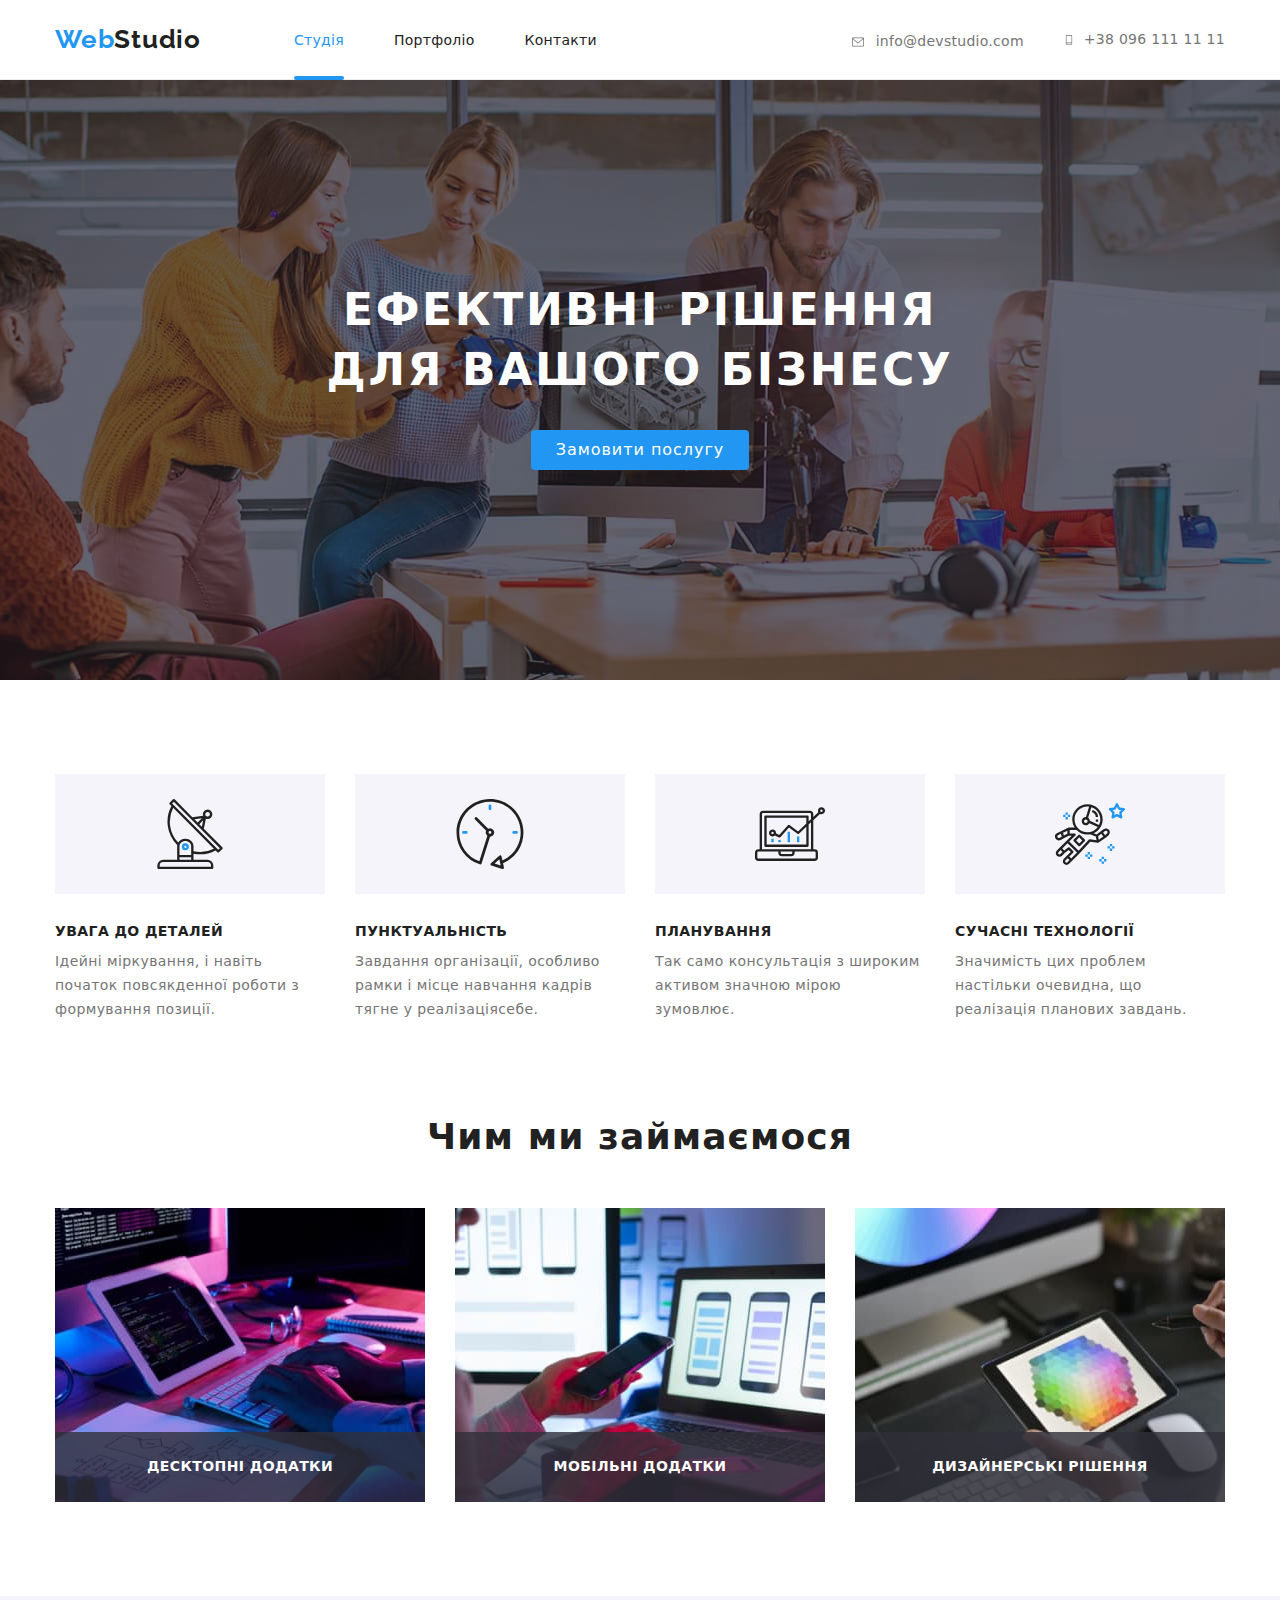
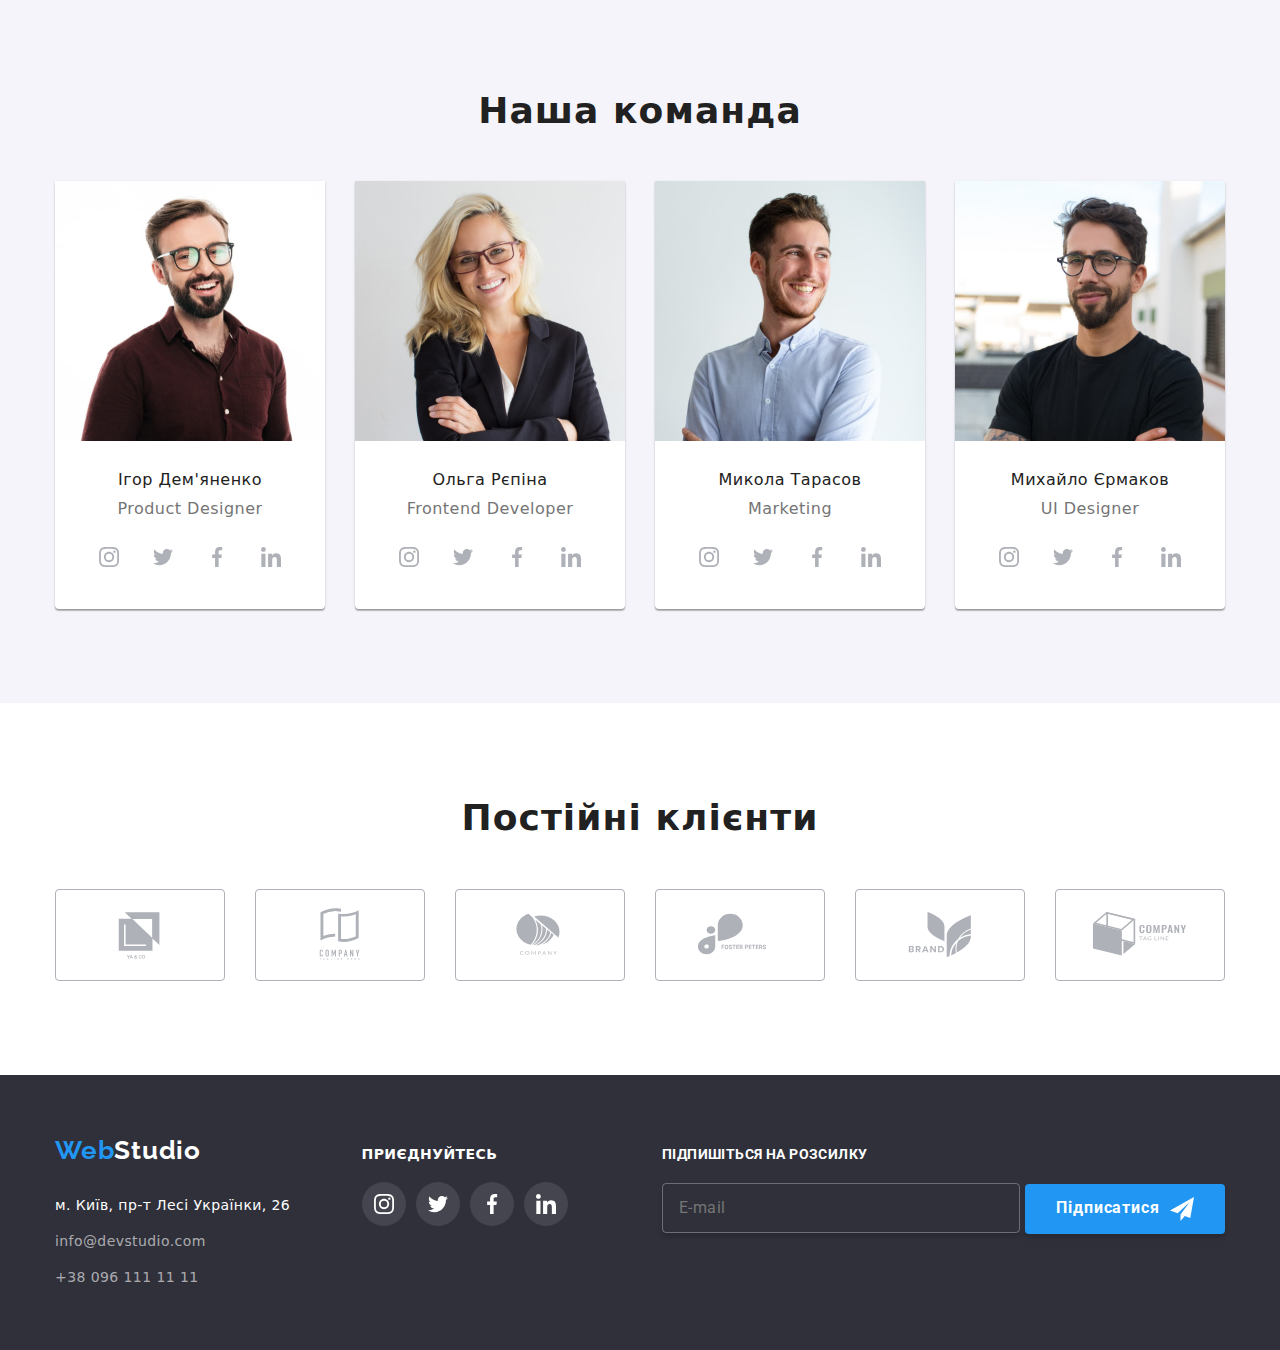
==== index.html @ addd3fd0 "hw_07 start" ====
<!DOCTYPE html>
<html lang="uk">
  <head>
    <meta charset="UTF-8" />
    <meta http-equiv="X-UA-Compatible" content="IE=edge" />
    <meta name="viewport" content="width=device-width, initial-scale=1.0" />
    <title>Студія</title>

    <link rel="stylesheet" href="./css/styles.css" />
    <link rel="preconnect" href="https://fonts.googleapis.com" />
    <link rel="preconnect" href="https://fonts.gstatic.com" crossorigin />
    <link
      href="https://fonts.googleapis.com/css2?family=Raleway:wght@700&family=Roboto:wght@400;500;700;900&display=swap"
      rel="stylesheet" />
    <link
      rel="stylesheet"
      href="https://cdnjs.cloudflare.com/ajax/libs/modern-normalize/2.0.0/modern-normalize.min.css" />
  </head>

  <body>
    <header class="page-header">
      <div class="container flex-container">
        <nav class="container-main-nav">
          <a href="/index.html" class="logo"
            ><span class="accent">Web</span>Studio</a
          >
          <ul class="site-nav-list">
            <li class="site-nav-item">
              <a href="./index.html" class="nav-link current">Студія</a>
            </li>
            <li class="site-nav-item">
              <a href="./portfolio.html" class="nav-link">Портфоліо</a>
            </li>
            <li class="site-nav-item">
              <a href="" class="nav-link">Контакти</a>
            </li>
          </ul>
        </nav>

        <!-- contacts -->
        <ul class="contacts">
          <li class="container-item">
            <a href="mailto:info@devstudio.com." class="contacts-link">
              <svg class="contact-email">
                <use href="./images/symbol-defs.svg#icon-icon-email"></use>
              </svg>info@devstudio.com</a>
          </li>
          <li class="container-item">
            <a href="tel:+380961111111" class="contacts-link">
              <svg class="contact-phone">
                <use href="./images/symbol-defs.svg#icon-icon-phone"></use>
                </svg>+38 096 111 11 11</a>
          </li>
        </ul>
      </div>
    </header>

    <main>
      <section class="hero">
        <div class="container">
          <h1 class="hero-title">Ефективні рішення для вашого бізнесу</h1>
          <button data-modal-open type="button">Замовити послугу</button>
        </div>
      </section>

      <section class="section">
        <div class="container">
          <!-- <h2 class="features-section-title">Особливості</h2> -->

          <ul class="features-list">
            <li class="features-item">
              <div class="features-box-icon">
                <svg class="features-icons" width="70" height="70">
                <use href="./images/symbol-defs.svg#icon-icon-satellite"></use>
              </svg>
              </div>
              <h3 class="title">УВАГА ДО ДЕТАЛЕЙ</h3>
              <p class="features">
                Ідейні міркування, і навіть початок повсякденної роботи з
                формування позиції.
              </p>
            </li>
            <li class="features-item">
              <div class="features-box-icon">
                <svg class="features-icons" width="70" height="70">
                <use href="./images/symbol-defs.svg#icon-icon-watch"></use>
              </svg>
              </div>
              <h3 class="title">ПУНКТУАЛЬНІСТЬ</h3>
              <p class="features">
                Завдання організації, особливо рамки і місце навчання кадрів
                тягне у реалізаціясебе.
              </p>
            </li>
            <li class="features-item">
              <div class="features-box-icon">
                 <svg class="features-icons" width="70" height="70">
                <use href="./images/symbol-defs.svg#icon-icon-computer"></use>
              </svg>
              </div>
              <h3 class="title">ПЛАНУВАННЯ</h3>
              <p class="features">
                Так само консультація з широким активом значною мірою зумовлює.
              </p>
            </li>
            <li class="features-item">
              <div class="features-box-icon">
                <svg class="features-icons" width="70" height="70">
                <use href="./images/symbol-defs.svg#icon-icon-rocketman"></use>
              </svg>
              </div>
              <h3 class="title">СУЧАСНІ ТЕХНОЛОГІЇ</h3>
              <p class="features">
                Значимість цих проблем настільки очевидна, що реалізація
                планових завдань.
              </p>
            </li>
          </ul>
        </div>
      </section>

      <section class="section-work">
        <div class="container">
          <h2 class="section-title">Чим ми займаємося</h2>

          <ul class="work-list-item">
            <li class="item">
              <div class="thumb">
                <img
                src="./images/image1.jpg"
                alt="розробка Frontend та Backend контенту"
                width="370"
              />
              <div class="work-description">
                <p class="text-description">Десктопні додатки</p>
              </div>
              </div>
            </li>
            <li class="item">
              <div class="thumb">
                <img
                src="./images/image2.jpg"
                alt="адаптивна верстка для пристроїв"
                width="370"
              />
              <div class="work-description">
                <p class="text-description">Мобільні додатки</p>
              </div>
              </div>
            </li>
            <li class="item">
              <div class="thumb">
                <img
                src="./images/image3.jpg"
                alt="підготовка дизайну та стилю"
                width="370"
              />
              <div class="work-description">
                <p class="text-description">Дизайнерські рішення</p>
              </div>
              </div>
            </li>
          </ul>
        </div>
      </section>

      <section class="section-team">
        <div class="container">
          <h2 class="section-title">Наша команда</h2>
          <ul class="list-team">
            <li class="item-team">
              <img
                src="./images/photo1.jpg"
                alt="фото члена команди WebStudio Ігора Дем'яненко"
                width="270"
              />
              <div class="user-block">
                <h3 class="user">Ігор Дем'яненко</h3>
                <p class="user-profession">Product Designer</p>
                <ul class="list-pading">
                  <li class="links-li">
                    <a href="" class="links">
                      <svg class="links-item">
                        <use
                          href="./images/symbol-defs.svg#icon-user-url-link1"
                        ></use>
                      </svg>
                    </a>
                  </li>
                  <li class="links-li">
                    <a href="" class="links">
                      <svg class="links-item">
                        <use
                          href="./images/symbol-defs.svg#icon-user-url-link2"
                        ></use>
                      </svg>
                    </a>
                  </li>
                  <li class="links-li">
                    <a href="" class="links">
                      <svg class="links-item">
                        <use
                          href="./images/symbol-defs.svg#icon-user-url-link3"
                        ></use>
                      </svg>
                    </a>
                  </li>
                  <li class="links-li">
                    <a href="" class="links">
                      <svg class="links-item">
                        <use
                          href="./images/symbol-defs.svg#icon-user-url-link4"
                        ></use>
                      </svg>
                    </a>
                  </li>
                </ul>
              </div>
            </li>
            <li class="item-team">
              <img
                src="./images/photo2.jpg"
                alt="фото члена команди WebStudio Ольги Рєпіної"
                width="270"
              />
              <div class="user-block">
                <h3 class="user">Ольга Рєпіна</h3>
                <p class="user-profession">Frontend Developer</p>
                <ul class="list-pading">
                  <li class="links-li">
                    <a href="" class="links">
                      <svg class="links-item">
                        <use
                          href="./images/symbol-defs.svg#icon-user-url-link1"
                        ></use>
                      </svg>
                    </a>
                  </li>
                  <li class="links-li">
                    <a href="" class="links">
                      <svg class="links-item">
                        <use
                          href="./images/symbol-defs.svg#icon-user-url-link2"
                        ></use>
                      </svg>
                    </a>
                  </li>
                  <li class="links-li">
                    <a href="" class="links">
                      <svg class="links-item">
                        <use
                          href="./images/symbol-defs.svg#icon-user-url-link3"
                        ></use>
                      </svg>
                    </a>
                  </li>
                  <li class="links-li">
                    <a href="" class="links">
                      <svg class="links-item">
                        <use
                          href="./images/symbol-defs.svg#icon-user-url-link4"
                        ></use>
                      </svg>
                    </a>
                  </li>
                </ul>
              </div>
            </li>
            <li class="item-team">
              <img
                src="./images/photo3.jpg"
                alt="фото члена команди WebStudio Миколи Тарасова"
                width="270"
              />
              <div class="user-block">
                <h3 class="user">Микола Тарасов</h3>
                <p class="user-profession">Marketing</p>
                <ul class="list-pading">
                  <li class="links-li">
                    <a href="" class="links">
                      <svg class="links-item">
                        <use
                          href="./images/symbol-defs.svg#icon-user-url-link1"
                        ></use>
                      </svg>
                    </a>
                  </li>
                  <li class="links-li">
                    <a href="" class="links">
                      <svg class="links-item">
                        <use
                          href="./images/symbol-defs.svg#icon-user-url-link2"
                        ></use>
                      </svg>
                    </a>
                  </li>
                  <li class="links-li">
                    <a href="" class="links">
                      <svg class="links-item">
                        <use
                          href="./images/symbol-defs.svg#icon-user-url-link3"
                        ></use>
                      </svg>
                    </a>
                  </li>
                  <li class="links-li">
                    <a href="" class="links">
                      <svg class="links-item">
                        <use
                          href="./images/symbol-defs.svg#icon-user-url-link4"
                        ></use>
                      </svg>
                    </a>
                  </li>
                </ul>
              </div>
            </li>
            <li class="item-team">
              <img
                src="./images/photo4.jpg"
                alt="фото члена команди WebStudio Михайла Єрмакова"
                width="270"
              />
              <div class="user-block">
                <h3 class="user">Михайло Єрмаков</h3>
                <p class="user-profession">UI Designer</p>
                <ul class="list-pading">
                  <li class="links-li">
                    <a href="" class="links">
                      <svg class="links-item">
                        <use
                          href="./images/symbol-defs.svg#icon-user-url-link1"
                        ></use>
                      </svg>
                    </a>
                  </li>
                  <li class="links-li">
                    <a href="" class="links">
                      <svg class="links-item">
                        <use
                          href="./images/symbol-defs.svg#icon-user-url-link2"
                        ></use>
                      </svg>
                    </a>
                  </li>
                  <li class="links-li">
                    <a href="" class="links">
                      <svg class="links-item">
                        <use
                          href="./images/symbol-defs.svg#icon-user-url-link3"
                        ></use>
                      </svg>
                    </a>
                  </li>
                  <li class="links-li">
                    <a href="" class="links">
                      <svg class="links-item">
                        <use
                          href="./images/symbol-defs.svg#icon-user-url-link4"
                        ></use>
                      </svg>
                    </a>
                  </li>
                </ul>
              </div>
            </li>
          </ul>
        </div>
      </section>

      <section class="clients">
        <div class="container">
          <h2 class="clients-section-title">Постійні клієнти</h2>
          <ul class="clients-list">
            <li class="clients-li">
              <a href="" class="clients-links">
                <svg class="clients-item">
                  <use href="./images/symbol-defs.svg#icon-company-logo1"></use>
                </svg>
              </a>
            </li>
            <li class="clients-li">
              <a href="" class="clients-links">
                <svg class="clients-item">
                  <use href="./images/symbol-defs.svg#icon-company-logo2"></use>
                </svg>
              </a>
            </li>
            <li class="clients-li">
              <a href="" class="clients-links">
                <svg class="clients-item">
                  <use href="./images/symbol-defs.svg#icon-company-logo3"></use>
                </svg>
              </a>
            </li>
            <li class="clients-li">
              <a href="" class="clients-links">
                <svg class="clients-item">
                  <use href="./images/symbol-defs.svg#icon-company-logo4"></use>
                </svg>
              </a>
            </li>
            <li class="clients-li">
              <a href="" class="clients-links">
                <svg class="clients-item">
                  <use href="./images/symbol-defs.svg#icon-company-logo5"></use>
                </svg>
              </a>
            </li>
            <li class="clients-li">
              <a href="" class="clients-links">
                <svg class="clients-item">
                  <use href="./images/symbol-defs.svg#icon-company-logo6"></use>
                </svg>
              </a>
            </li>
          </ul>
        </div>
      </section>
    </main>

    <footer>
      <div class="container flex-container">
        <div class="footer-box">
          <a href="/index.html" class="footer-logo"
            ><span class="accent">Web</span>Studio</a
          >
          <address class="address">
            <p class="address-item">м. Київ, пр-т Лесі Українки, 26</p>
            <p class="address-item">
              <a href="mailto:info@devstudio.com" class="footer-link"
                >info@devstudio.com</a
              >
            </p>
            <p class="address-item">
              <a href="tel:+380961111111" class="footer-link"
                >+38 096 111 11 11</a
              >
            </p>
          </address>
        </div>
        <div class="footer-url">
          <h3 class="footer-url-title">ПРИЄДНУЙТЕСЬ</h3>
          <ul class="footer-list">
            <li class="footer-item">
              <a href="" class="footer-a">
                <svg class="footer-svg">
                  <use
                    href="./images/symbol-defs.svg#icon-user-url-link1"
                  ></use>
                </svg>
              </a>
            </li>
            <li class="footer-item">
              <a href="" class="footer-a">
                <svg class="footer-svg">
                  <use
                    href="./images/symbol-defs.svg#icon-user-url-link2"
                  ></use>
                </svg>
              </a>
            </li>
            <li class="footer-item">
              <a href="" class="footer-a">
                <svg class="footer-svg">
                  <use
                    href="./images/symbol-defs.svg#icon-user-url-link3"
                  ></use>
                </svg>
              </a>
            </li>
            <li class="footer-item">
              <a href="" class="footer-a">
                <svg class="footer-svg">
                  <use
                    href="./images/symbol-defs.svg#icon-user-url-link4"
                  ></use>
                </svg>
              </a>
            </li>
          </ul>
        </div>
        <div class="subcribe"> 
          <p class="subcribe-title">Підпишіться на розсилку</p>
          <form name="subcribe-form">
              <input type="email" class="form-input" name="email" placeholder="E-mail" />
            <button type="submit" class="subcribe-btn">
              Підписатися
              <svg class="send-btn" width="24" height="24">
                  <use
                    href="./images/symbol-defs.svg#icon-icon-send"
                  ></use>
                </svg>
            </button>
          </form>
        </div>
      </div>
    </footer>

    <div class="backdrop is-hidden" data-modal>
      <div class="modal">
        <button data-modal-close class="modal-btn">
          <svg class="modal-btn-close" width="18" height="18">
            <use href="./images/symbol-defs.svg#icon-close-black"></use>
          </svg>
        </button>
        <div class="form-padding">
          <p class="modal-title">Залиште свої дані, ми вам передзвонимо</p>
            <form>
              <div class="modal-form">
                <label for="name" class="label">Ім'я</label>
                  <div class="form-field">
                    <input type="text" name="name" id="name" class="input" />
                      <svg class="modal-icon" width="18px" height="18px">
                        <use href="./images/symbol-defs.svg#icon-person-black-18dp"></use>
                      </svg>
                  </div>
             </div>
             <div class="modal-form">
                <label for="tel" class="label">Телефон</label>
                  <div class="form-field">
                    <input type="tel" name="tel" id="tel" class="input" />
                      <svg class="modal-icon" width="18px" height="18px">
                        <use href="./images/symbol-defs.svg#icon-phone-black-18dp"></use>
                      </svg>
                  </div>
             </div>
             <div class="modal-form">
                <label for="mail" class="label">Пошта</label>
                  <div class="form-field">
                    <input type="email" name="mail" id="mail" class="input" />
                      <svg class="modal-icon" width="18px" height="18px">
                        <use href="./images/symbol-defs.svg#icon-email-black-18dp"></use>
                      </svg>
                  </div>
             </div>
             <div class="modal-textarea">
                <label for="comment" class="label">Коментар</label>
                  <div class="form-field">
                    <textarea name="comment" id="comment" class="feedback" placeholder="Введіть текст"></textarea>
                  </div>
             </div>
              <div class="check-box">
                <label for="checkbox" class="checkbox-label">
                  <input type="checkbox" name="checkbox" id="checkbox" class="checkbox" />
                    <span>Погоджуюся з розсилкою та приймаю <a href="" class="accent-modal-text">Умови договору</a></span></label>
              </div>
              <button type="submit" class="form-btn">Відправити</button>
            </form>
        </div>
        
    </div>
    </div>
    <script src="./js/modal.js"></script>
  </body>
</html>
---- css/styles.css ----
html {
    box-sizing: border-box;
}

*,
*::before,
*::after {
    box-sizing: inherit;
}

:root {
    --primary-text-color: #212121;
    --secondary-text-color: #757575;
    --accent-color: #2196F3;
    --primary-white-color: #ffffff;
    --background-color: #2F303A;
    --background-color-user: #F5F4FA;
    --border-box-primary: #EEEEEE;
    --border-box-secondary: #ECECEC;
    --border-box-client: #AFB1B8;
    --url-link-hover: #2196F3;
}

body {
    font-family: 'Roboto', sans-serif;
    font-style: normal;
    color: var(--primary-text-color);
    cursor: pointer
}

.page-header {
    height: 80px;
    font-weight: 500;
    font-size: 14px;
    line-height: 1.14;
    letter-spacing: 0.02em;
    background-color: var(--primary-white-color);
    border-bottom: 1px solid var(--border-box-secondary);
}

.container {
    margin-left: auto;
    margin-right: auto;
    width: 1200px;
    padding-left: 15px;
    padding-right: 15px;
}

.container-nav {
    margin-left: auto;
    margin-right: auto;
    width: 1200px;
}

.container-contacts {
    margin-left: auto;
    margin-right: auto;
}

.flex-container {
    display: flex;
    align-items: baseline;
}


.container-main-nav { 
    display: flex;
    align-items: center;
}

.logo {
    padding-top: 24px;
    padding-bottom: 25px;
    margin-right: 93px;

    font-family: 'Raleway',sans-serif;
    font-style: normal;
    font-weight: 700;
    font-size: 26px;
    line-height: 1.19;
    text-decoration: none;
    letter-spacing: 0.03em;
    color: var(--primary-text-color);

    transition-property: color;
    transition-duration: 250ms;
    transition-timing-function: cubic-bezier(0.4, 0, 0.2, 1);
}

.logo:hover {
    color: var(--accent-color);
}

.accent {
    color: var(--accent-color);
}

.site-nav-list {
    padding-left: 0;
    padding-right: 0;
    display: flex;

    font-style: normal;
    font-weight: 500;
    font-size: 14px;
    line-height: 16px;
    text-decoration: none;
    letter-spacing: 0.02em;
    color: var(--primary-white-color);
}

.site-nav-item {
    margin-right: 50px;
    position: relative;
}

.site-nav-item:last-child {
    margin-right: 0;
}

.contacts {
    padding-top: 32px;
    padding-bottom: 32px;
    padding-left: 0;
    display: flex;
    align-items: baseline;
    margin-left: auto;
}

.container-item + .container-item {
    margin-left: 40px;
}

.container-item {
    align-items: center;
}

.contacts-link:hover .contact-email,
.contacts-link:focus .contact-email {
    fill: var(--accent-color);
}

.contacts-link:hover .contact-phone,
.contacts-link:focus .contact-phone {
    fill: var(--accent-color);
}

.contact-email {
    margin-right: 10px;
    width: 16px;
    height: 12px;
    fill: var(--secondary-text-color);

    transition-property: fill;
    transition-duration: 250ms;
    transition-timing-function: cubic-bezier(0.4, 0, 0.2, 1);
}

.contact-email:hover {
    fill: var(--accent-color);
}

.contact-phone {
    margin-right: 10px;
    width: 10px;
    height: 16px;
    fill: var(--secondary-text-color);

    transition-property: fill;
    transition-duration: 250ms;
    transition-timing-function: cubic-bezier(0.4, 0, 0.2, 1);
}

.contact-phone:hover {
    fill: var(--accent-color);
}

.nav-link {
    display: block;
    padding-top: 32px;
    padding-bottom: 32px;

    font-style: normal;
    font-weight: 500;
    font-size: 14px;
    line-height: 16px;
    text-decoration: none;
    letter-spacing: 0.02em;
    color: var(--primary-text-color);

    transition-property: color;
    transition-duration: 250ms;
    transition-timing-function: cubic-bezier(0.4, 0, 0.2, 1);
}

.nav-link {
    position: relative;
}

.nav-link::after {
    content: '';
    display: block;
    position: absolute;
    left: 0;
    bottom: 0;
    width: 100%;
    height: 4px;
    background-color: var(--accent-color);
    border-radius: 2px;
    opacity: 0; 
    transition: opacity 250ms cubic-bezier(0.4, 0, 0.2, 1);
} 

/* .nav-link:hover::after,
.nav-link:focus::after {
    opacity: 1;
} */

.nav-link.current::after {
    opacity: 1;
 } 


.site-nav-list .nav-link:hover,
.site-nav-list .nav-link:focus {
    color: var(--accent-color)
}   

.site-nav-list .nav-link.current{
    color: var(--accent-color)
}

.contacts .contacts-link {
    font-style: normal;
    font-weight: 500;
    font-size: 14px;
    line-height: 1.14;
    text-decoration: none;
    letter-spacing: 0.02em;
    color: var(--secondary-text-color);
    display: flex;
    align-items: center;

    transition-property: color;
    transition-duration: 250ms;
    transition-timing-function: cubic-bezier(0.4, 0, 0.2, 1);
}

.container-item .contacts-link:hover,
.container-item .contacts-link:focus {
    color: var(--accent-color);
}

ul {
    margin-top: 0;
    margin-bottom: 0;
    list-style: none;
}

/* Hero */

.hero {
    padding-top: 200px;
    padding-bottom: 200px;
    text-align: center;
    background-color: var(--background-color);

    max-width: 1600px;
    min-height: 600px;
    margin-left: auto;
    margin-right: auto;
    background-image: linear-gradient(to right, 
    rgba(47, 48, 58, 0.40),
    rgba(47, 48, 58, 0.40)) 
    , url(../images/hero-image.jpg);
    background-size: cover;
    background-position: center;
}

.hero-title {
    margin-top: 0;
    margin-bottom: 30px;
    margin-left: auto;
    margin-right: auto;
    text-align: center;
    width: 696px;
   
    font-weight: 900;
    font-size: 44px;
    line-height: 1.36;
    letter-spacing: 0.06em;
    text-transform: uppercase;
    color: var(--primary-white-color);
}

/* button */

button {
    border-radius: 4px;
    padding: 10px 24px;
    text-align: center;

    font-size: 16px;
    line-height: 1.88;
    letter-spacing: 0.06em;
    color: var(--primary-white-color);
    background-color: var(--accent-color);

    border: 1px solid transparent;
}

.features-section-title{
    margin-top: 0;
    margin-bottom: 0;
    font-weight: 700;
    font-size: 36px;
    line-height: 1.16;
    text-align: center;
    letter-spacing: 0.03em;
    color: var(--primary-text-color)
}

.section-title {
    margin-top: 0;
    margin-bottom: 50px;
    font-weight: 700;
    font-size: 36px;
    line-height: 1.16;
    text-align: center;
    letter-spacing: 0.03em;
    color: var(--primary-text-color)
}

.features-list  {
    padding-left: 0;
    display: flex;
    color: var(--primary-text-color);
}

.features-item {
    margin-right: 30px;
    width: 270px;
    fill: var(--secondary-text-color);
}

.features-item:last-child {
    margin-right: 0px;
}

.features-box-icon {
    display: flex;
    width: 270px;
    height: 120px;
    margin-bottom: 30px;

    align-items: center;
    justify-content: center;
    flex-direction: column;
    
    background-color: var(--background-color-user);
}

.button-icon {
    width: 20px;
    height: 20px;
    fill: currentColor;
}

.title {
    margin-top: 0;
    margin-bottom: 10px;
    font-weight: 700;
    font-size: 14px;
    line-height: 1.14;
    letter-spacing: 0.03em;
    text-transform: uppercase;
    color: var(--primary-text-color)
}

.features {
    margin-top: 0;
    margin-bottom: 0;
    font-weight: 400;
    font-size: 14px;
    line-height: 1.71;
    letter-spacing: 0.03em;
    color: var(--secondary-text-color);
}

/* Works*/

.work-list-item {
    display: flex;
    flex-wrap: wrap;
    padding-left: 0;
}

.item {
    margin-right: 30px;
}

.item:last-child {
    margin-right: 0px;
}

.thumb {
    position: relative;
}

.work-description{
    display: flex;
    position: absolute;
    bottom: 0;
    left: 0;

    width: 100%;
    min-height: 70px;
    align-items: center;
    justify-content: center;
    background-color: rgba(47, 48, 58, 0.8);
}

.text-description {
    font-weight: 700;
    font-style: normal;
    font-size: 14px;
    line-height: 1.14;
    text-align: center;
    letter-spacing: 0.42px;
    text-transform: uppercase;

    color: var(--primary-white-color);
}

.section {
    padding-top: 94px;
    padding-bottom: 94px;
}

.section-image {
    margin-top: 0;
    margin-bottom: 0;
}

.section-team {
    margin-top: 0;
    margin-bottom: 0;
    padding-top: 94px;
    padding-bottom: 94px;
    background-color: var(--background-color-user)
}

.list-team {
    padding-left: 0;
    display: flex;
    flex-wrap: wrap;
}

.item-team {
    background-color: var(--primary-white-color);
    box-shadow: 0px 1px 3px rgba(0, 0, 0, 0.12), 0px 1px 1px rgba(0, 0, 0, 0.14), 0px 2px 1px rgba(0, 0, 0, 0.2);
    border-radius: 0px 0px 4px 4px;
    margin-right: 30px;
    min-height: 428px;
}

.item-team:last-child {
    margin-right: 0px;
}

.section-work {
    padding-top: 0;
    padding-bottom: 94px;
}

img {
    display: block;
}

.user-block{
    padding-left: 0px;
    padding-top: 30px;
    padding-bottom: 30px;
}

.user-url-list {
    padding-left: 25px;
    padding-right: 25px;
}

.list-pading {
    display: flex;
    justify-content: center;
    padding-left: 0;
}

.links {
    display: flex;
    justify-content: center;
    align-items: center;
    width: 44px;
    height: 44px;
    border-radius: 50%;
    background: rgba(255, 255, 255, 0.1);

    transition-property: background-color;
    transition-duration: 250ms;
    transition-timing-function: cubic-bezier(0.4, 0, 0.2, 1);
}

.links-li {
    margin-right: 10px;
}

.links-li:last-child {
    margin-right: 0;
}

.links-item {
    width: 20px;
    height: 20px;
    fill: var(--border-box-client);

    transition-property: fill;
    transition-duration: 250ms;
    transition-timing-function: cubic-bezier(0.4, 0, 0.2, 1);
}

.links:hover .links-item,
.links:focus .links-item {
    fill: var(--primary-white-color);
}

.links:hover, 
.links:focus {
    background-color: var(--accent-color);
}

.user {
    margin-top: 0px;
    margin-bottom: 10px;
    font-weight: 500;
    font-size: 16px;
    line-height: 1.18;
    text-align: center;
    letter-spacing: 0.03em;
    color: var(--primary-text-color)
}

.user-profession {
    padding-bottom: 0;
    margin-top: 0;
    margin-bottom: 16px;
    font-weight: 400;
    font-size: 16px;
    line-height: 1.18;
    text-align: center;
    letter-spacing: 0.03em;
    color: var(--secondary-text-color);
}

.clients-section-title {
    margin-top: 0;
    margin-bottom: 50px;
    font-weight: 700;
    font-size: 36px;
    line-height: 1.16;
    text-align: center;
    letter-spacing: 1.08px;
    color: var(--primary-text-color)
}

.clients {
    padding-top: 94px;
    padding-bottom: 94px;
}

.clients-list {
    padding-left: 0;
    display: flex;
    flex-wrap: wrap;
}

.clients-li {
    display: flex;
    justify-content: center;
}

.clients-li:not(:last-child) {
    margin-right: 30px;
}
     
.clients-item {
    align-items: center;
    width: 106px;
    height: 60px;
    fill: var(--border-box-client);

    transition-property: fill;
    transition-duration: 250ms;
    transition-timing-function: cubic-bezier(0.4, 0, 0.2, 1);
}

.clients-links {
    display: flex;
    align-items: center;
    justify-content: center;
    fill: var(--icon-color);
    width: 170px;
    height: 92px;
    border: 1px solid var(--border-box-client);
    border-radius: 4px;

    transition-property: border;
    transition-duration: 250ms;
    transition-timing-function: cubic-bezier(0.4, 0, 0.2, 1);
}

.clients-links:hover .clients-item,
.clients-links:focus .clients-item {
    fill: var(--accent-color);
}

.clients-links:hover,
.clients-links:focus {
    border: 1px solid var(--accent-color)
}
/* footer */

footer {
    font-style: normal;
    background-color: var(--background-color);
    padding-top: 60px;
    padding-bottom: 60px;
}
.address {
    font-style: normal;
    font-weight: 400;
    font-size: 14px;
    line-height: 1.71;
    letter-spacing: 0.03em;
    color: var(--primary-white-color)
}

.footer-url {
    margin-left: 70px;
    margin-right: 93px;
}

.footer-url-title {
    margin-top: 0;
    margin-bottom: 20px;
    padding-left: 0;
    text-align: left;

    color: var(--primary-white-color);
    font-size: 14px;
    font-style: normal;
    font-weight: 700;
    line-height: 1.16;
    letter-spacing: 0.42px;
}

.footer-box {
    margin-right: auto;
}

.footer-list {
    display: flex;
    padding-left: 0;
}

.footer-item {
    margin-right: 10px;
}

.footer-item:last-child {
    margin-right: 0;
}

.footer-a {
    display: flex;
    justify-content: center;
    align-items: center;
    width: 44px;
    height: 44px;
    border-radius: 50%;
    background: rgba(255, 255, 255, 0.1);

    transition-property: background-color;
    transition-duration: 250ms;
    transition-timing-function: cubic-bezier(0.4, 0, 0.2, 1);
}

.footer-svg {
    width: 20px;
    height: 20px;
    fill: var(--primary-white-color);
}

.footer-a:hover,
.footer-a:focus {
    background-color: var(--url-link-hover);
}

/* footer logo */

.footer-logo {
    display: inline-block;
    margin-bottom : 28px;
    font-family: 'Raleway',sans-serif;
    font-style: normal;
    font-weight: 700;
    font-size: 26px;
    line-height: 1.2;
    text-decoration: none;
    letter-spacing: 0.03em;
    color: var(--primary-white-color);

    transition-property: color;
    transition-duration: 250ms;
    transition-timing-function: cubic-bezier(0.4, 0, 0.2, 1);
}

.footer-logo:hover {
    color: var(--accent-color);
}

.footer-link {
    font-style: normal;
    font-weight: 400;
    font-size: 14px;
    line-height: 1.71;
    text-decoration: none;
    letter-spacing: 0.03em;
    color: rgba(255, 255, 255, 0.6);

    transition-property: color;
    transition-duration: 250ms;
    transition-timing-function: cubic-bezier(0.4, 0, 0.2, 1);
}

.footer-link:hover ,
.footer-link:focus {
    color: var(--accent-color);
}

.footer-link > p {
    margin-top: 0;
    margin-bottom: 12px;
}

.form-padding {
    width: 528px;
    padding: 40px 40px;
}

.subcribe {
    margin-left: auto;
}

.subcribe-title {
    font-family: Roboto;
    font-size: 14px;
    font-style: normal;
    font-weight: 700;
    line-height: 1.2;
    letter-spacing: 0.42px;
    text-transform: uppercase;
    color: var(--primary-white-color);

    margin-top: 0;
    margin-bottom: 20px;
}

.subcribe-form {
    display: block;
    align-items: center;
}

.form-input {
    width: 358px;
    height: 50px;

    padding-top: 15px;
    padding-bottom: 15px;
    padding-left: 16px;

    border-radius: 4px;
    border: 1px solid rgba(255, 255, 255, 0.30);
    background: rgba(33, 150, 243, 0.00);
    box-shadow: 0px 4px 4px 0px rgba(0, 0, 0, 0.15);

    color: rgba(255, 255, 255, 0.60);
    font-family: Roboto;
    font-size: 16px;
    font-style: normal;
    font-weight: 400;
    line-height: 1,25;
    letter-spacing: 0.48px;
}


.subcribe-btn {
    display: inline-flex;
    justify-content: center;
    align-items: center;

    width: 200px;
    height: 50px;
    padding: 10px 28px;

    border-radius: 4px;
    background: var(--accent-color);
    box-shadow: 0px 4px 4px 0px rgba(0, 0, 0, 0.15);

    color: var(--primary-white-color);
    text-align: center;
    font-family: Roboto;
    font-size: 16px;
    font-style: normal;
    font-weight: 700;
    line-height: 1,88;
    letter-spacing: 0.96px;
}

.subcribe-text {
    margin-top: 0;
    margin-bottom: 0;
    margin-right: 10px;
}

.send-btn {
    fill: var(--primary-white-color);
    margin-left: 10px;
}

.modal-title {
    margin-top: 0;
    margin-bottom: 12px;

    
    font-weight: 700;
    font-size: 20px;
    line-height: 1.15;
    text-align: center;
    letter-spacing: 0.03em;
    color: var(--primary-text-color);
}

.modal-form {
    margin-bottom: 10px;
}

.label {
    display: block;
    margin-bottom: 4px;

    font-size: 12px;
    font-style: normal;
    font-weight: 400;
    line-height: 1.17;
    letter-spacing: 0.12px;
    color: var(--secondary-text-color);
}

.form-field {
    position: relative;
}

.form-field:focus-within > .modal-icon {
    fill: var(--accent-color);
}

.form-field:focus-within > .input {
    border: 1px solid var(--accent-color);
    outline: 0;
}

.input {
    display: inline-block;
    width: 448px;
    height: 40px;

    padding-left: 42px;
    border-radius: 4px;
    border: 1px solid rgba(33, 33, 33, 0.20);

    transition-property: border;
    transition-duration: 250ms;
    transition-timing-function: cubic-bezier(0.4, 0, 0.2, 1);
}

.modal-icon {
    position: absolute;
    top: 50%;
    left: 12px;

    transform: translateY(-50%);

    display: inline-block;

    transition-property: fill;
    transition-duration: 250ms;
    transition-timing-function: cubic-bezier(0.4, 0, 0.2, 1);
}

.modal-textarea {
    margin-bottom: 20px;
}

.form-field:focus-within >.feedback {
    outline: 0;
    border: 1px solid var(--accent-color);
    color: var(--accent-color);
}


.feedback {
    width: 448px;
    height: 120px;

    padding: 12px 16px;

    color: rgba(117, 117, 117, 0.50);
    font-size: 12px;
    font-style: normal;
    font-weight: 400;
    line-height: 1.17;
    letter-spacing: 0.12px;

    resize: none;

    border-radius: 4px;
    border: 1px solid rgba(33, 33, 33, 0.20);

    transition-property: border, color;
    transition-duration: 250ms;
    transition-timing-function: cubic-bezier(0.4, 0, 0.2, 1);
}


.check-box {
    margin-bottom: 30px;
}

.check-box a {
    color: var(--accent-color);
}
.check-box label {
    display: flex;
    align-items: center;
    justify-content: center;

    font-size: 14px;
    line-height: 1.71;
    letter-spacing: 0.03em;
    color: var(--secondary-text-color);
}

.accent-modal-text {
    color: var(--accent-color);
    font-size: 14px;
    font-style: normal;
    font-weight: 400;
    line-height: 24px;
    letter-spacing: 0.42px;
    text-decoration-line: underline;
}

.checkbox {
    appearance: none;
    width: 16px;
    height: 15px;
    margin-right: 7px;
    outline: 2px solid transparent;
    outline-offset: -2px;
    border: 2px solid var(--primary-text-color);
    border-radius: 2px;
    background-position: center;
    background-repeat: no-repeat;
    background-size: 0;
    background-image: url(../images/icon-check.svg);
    transition: background-size 250ms cubic-bezier(0.4, 0, 0.2, 1),
    background-color 250ms cubic-bezier(0.4, 0, 0.2, 1),
    outline-color 250ms cubic-bezier(0.4, 0, 0.2, 1);
    }

.checkbox:checked {
    outline-color: var(--accent-color);
    background-color: var(--accent-color);
    background-size: 11px 8px;
    background-size: contain;
    border-color: transparent;
}


.checkbox-label:focus-within > .checkbox {
    border: 2px solid var(--accent-color);
    outline: 0;
}

.checkbox-label {
    font-size: 14px;
    line-height: 1.71;
    letter-spacing: 0.03em;
    color: var(--primary-text-color);
}

.icon-check {
    margin-right: 7px;

    border: 2px solid var(--primary-white-color);
    border-radius: 2px;

    transition-property: border-color, background-color;
    transition-duration: 250ms;
    transition-timing-function: cubic-bezier(0.4, 0, 0.2, 1);
}

.checkbox:checked + .icon-check {
    background-color: var(--accent-color);
    border-color: transparent;
}

.form-btn {
    display: flex;
    align-items: center;

    width: 200px;
    height: 50px;

    padding: 10px 52px;
    margin-left: auto;
    margin-right: auto;
    
    border-radius: 4px;
    background: var(--accent-color);
    box-shadow: 0px 4px 4px 0px rgba(0, 0, 0, 0.15);

    color: var(--primary-white-color);
    text-align: center;

    font-size: 16px;
    font-style: normal;
    font-weight: 700;
    line-height: 1.15;
    letter-spacing: 0.96px;
}


/* Portfolio */

.projects-examples {
    text-align: center;
    padding-top: 94px;
    padding-bottom: 94px;
}

.example-list-title {
    margin-top: 0;
    margin-bottom: 0;
}

.example-list {
    text-align: left;
    display: flex;
    flex-wrap: wrap;
    padding-left: 0;
}

.filter-list {
    display: flex;
    padding-left: 0;
    margin-bottom: 50px;
    justify-content: center
}

.filter-item {
    margin-right: 8px;
}

.filter-item:last-child {
    margin-right: 0px;
}

.flex-element {
    margin-right: 30px;
    margin-bottom: 30px;
    background-color: var(--primary-white-color);
}

.flex-element:nth-child(3n) {
    margin-right: 0;
}

.flex-element:nth-last-child(-n + 3) {
    margin-bottom: 0px;
}

.flex-a {
    display: inline-block;
    fill: var(--border-box-client);
    width: 370px;
    height: 404px;
    border: 1px solid var(--border-box-primary);

    transition-property: box-shadow;
    transition-duration: 250ms;
    transition-timing-function: cubic-bezier(0.4, 0, 0.2, 1);
}

.flex-a:hover .example-description,
.flex-a:focus .example-description {
    transform: translateY(0);
}

.flex-a:hover,
.flex-a:focus {
    border: 1px solid var(--border-box-primary);
    box-shadow: 1px 4px 6px 0px rgba(0, 0, 0, 0.16), 0px 4px 4px 0px rgba(0, 0, 0, 0.06), 0px 1px 1px 0px rgba(0, 0, 0, 0.12);
}

.filter-button {
    border-radius: 4px;
    padding: 6px 22px;
    text-align: center;
    min-width: 67px;

    font-weight: 500;
    font-size: 16px;
    line-height: 1.62;
    text-align: center;
    letter-spacing: 0.03em;
    color: var(--primary-text-color);
    background-color: var(--background-color-user);

    transition-property: background-color, color, box-shadow;
    transition-duration: 250ms;
    transition-timing-function: cubic-bezier(0.4, 0, 0.2, 1);
}

.filter-button:hover,
.filter-button:focus {
    color: var(--primary-white-color);
    background-color: var(--accent-color);
    box-shadow: 0px 2px 2px 0px rgba(0, 0, 0, 0.12), 0px 1px 2px 0px rgba(0, 0, 0, 0.08), 0px 3px 1px 0px rgba(0, 0, 0, 0.10);
}

.info-block {
    padding-top: 20px;
    padding-bottom: 20px;
    padding-left: 24px;
    padding-right: 24px;
}
.exmpl-thumb {
    position: relative;
    overflow: hidden;
}

.example-description {
    display: flex;
    position: absolute;
    top: 0;
    left: 0;
    transform: translateY(100%);
    width: 100%;
    height: 100%;

    padding: 63px 24px;
    align-items: center;

    color: var(--primary-white-color);
    background-color: rgba(33, 150, 243, 0.9);

    transition-property: transform;
    transition-duration: 250ms;
    transition-timing-function: cubic-bezier(0.4, 0, 0.2, 1);
}

.example-text {
    margin: 0;
    font-size: 18px;
    font-style: normal;
    font-weight: 400;
    line-height: 1.55;
    letter-spacing: 0.54px;
    color: var(--primary-white-color);
}

.example-title {
    margin-top: 0;
    margin-bottom: 4px;
    font-style: normal;
    font-weight: 700;
    font-size: 18px;
    line-height: 2;
    letter-spacing: 0.06em;
    color: var(--primary-text-color)
}

.example-object {
    margin-top: 0;
    margin-bottom: 0;
    font-style: normal;
    font-weight: 400;
    font-size: 16px;
    line-height: 1.88;
    letter-spacing: 0.03em;
    color: var(--secondary-text-color)
}

a {
    text-decoration: none;
}

.address-item {
    margin-top: 0;
    margin-bottom: 12px;
}

.address-item:last-child {
    margin-bottom: 0px;
}

.projects-title {
    margin-top: 0;
    margin-bottom: 0;
}

/* backdrop */

.backdrop {
    position: fixed;
    top: 0;
    left: 0;
    width: 100%;
    height: 100%;
    background: rgba(0, 0, 0, 0.5);

    opacity: 1;
    transition-property: opacity, visibility;
    transition-duration: 250ms;
    transition-timing-function: cubic-bezier(0.4, 0, 0.2, 1);
}

.backdrop.is-hidden {
    visibility: hidden;
    opacity: 0;
    pointer-events: none;
}

.backdrop.is-hidden .modal {
    opacity: 0;
    transform: translate(-50%, -50%) scale(0.9);
}

.modal {
    position: absolute;
    top: 50%;
    left: 50%;
    transform: translate(-50%, -50%) scale(1);

    min-width: 528px;

    border-radius: 4px;
    background: var(--primary-white-color);
    box-shadow: 0px 2px 1px 0px rgba(0, 0, 0, 0.20), 0px 1px 1px 0px rgba(0, 0, 0, 0.14), 0px 1px 3px 0px rgba(0, 0, 0, 0.12);
    
    transition-property: transform, opacity;
    transition-duration: 250ms;
    transition-timing-function: cubic-bezier(0.4, 0, 0.2, 1);
}

.modal-btn {
    display: inline-flex;
    justify-content: center;
    align-items: center;
    position: absolute;
    top: 8px;
    right: 8px;
    width: 30px;
    height: 30px;
    padding: 0;

    border-radius: 50%;
    border: 1px solid rgba(0, 0, 0, 0.1);
    cursor: pointer;
    background-color: var(--primary-white-color);

    fill: #000;;
    transition-property: fill;
    transition-duration: 250ms;
    transition-timing-function: cubic-bezier(0.4, 0, 0.2, 1);
}

.modal-btn:hover,
.modal-btn:focus {
    fill: var(--accent-color); 
}
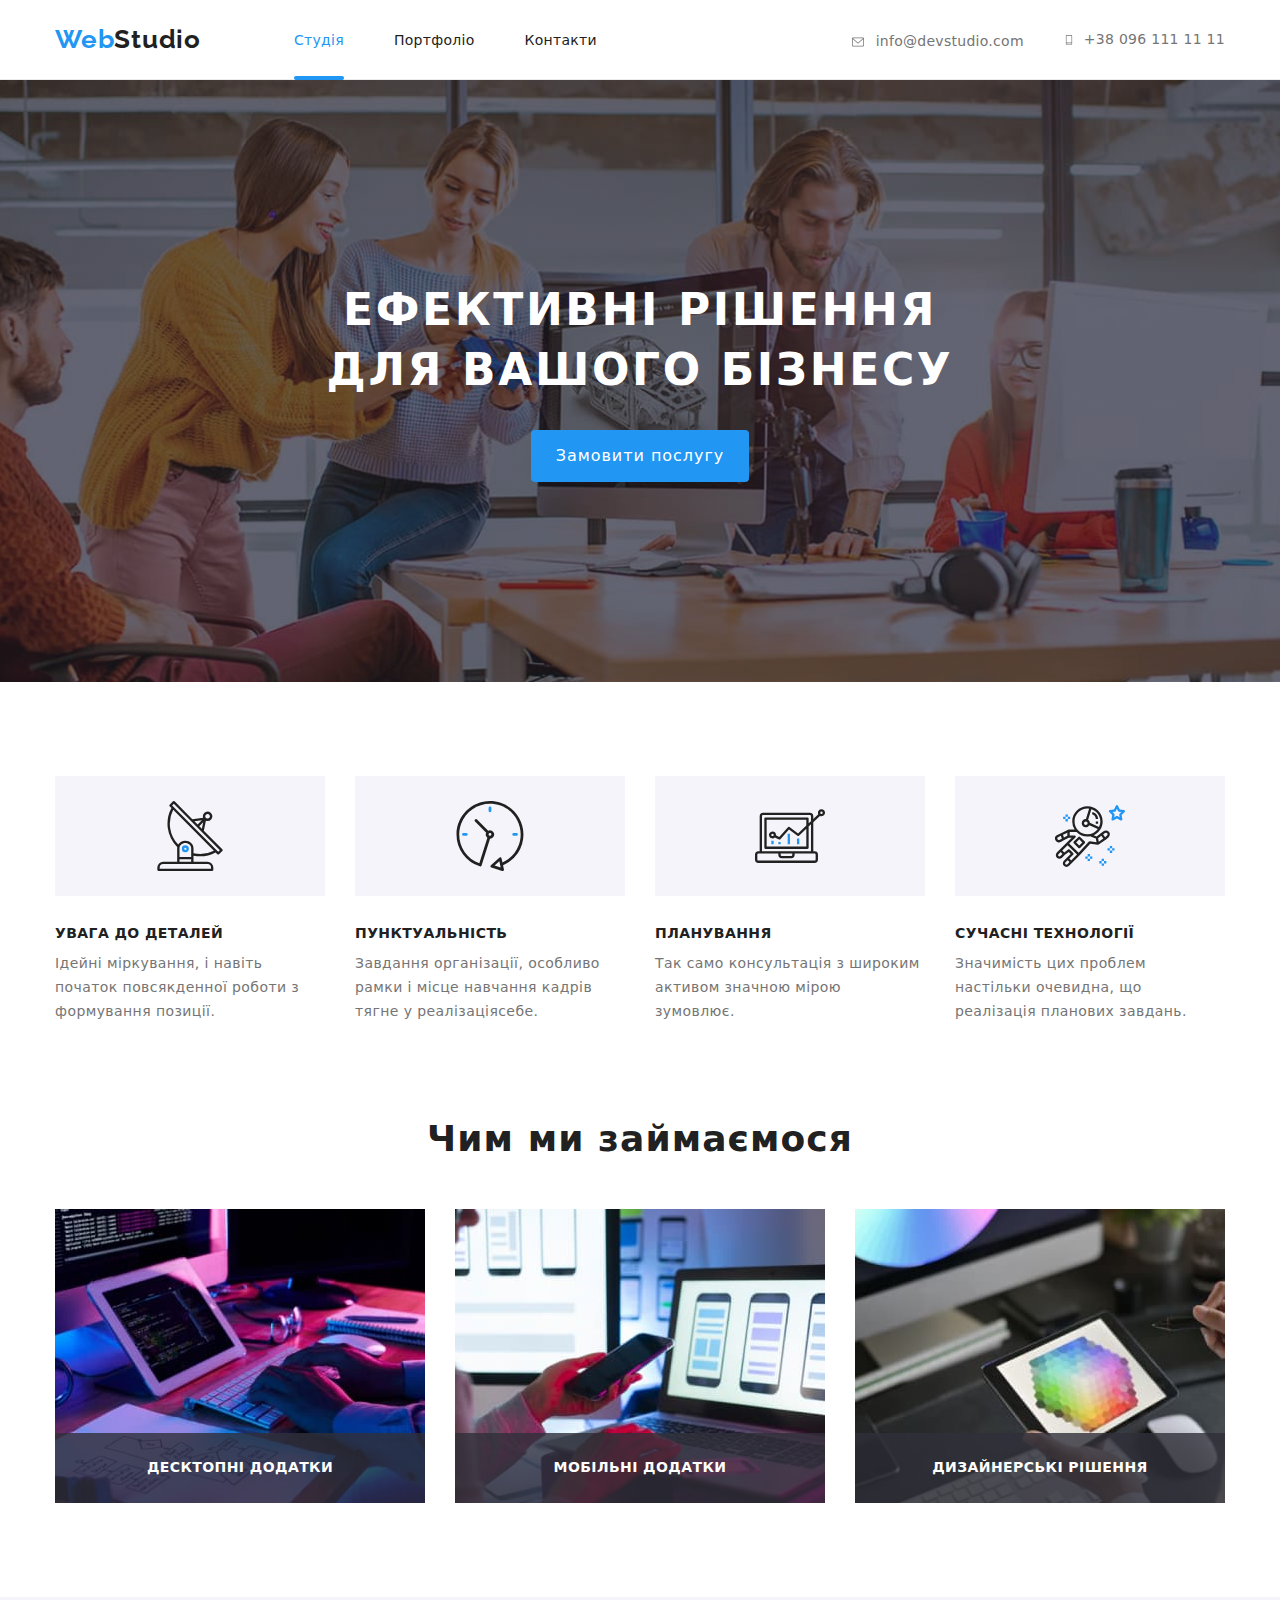
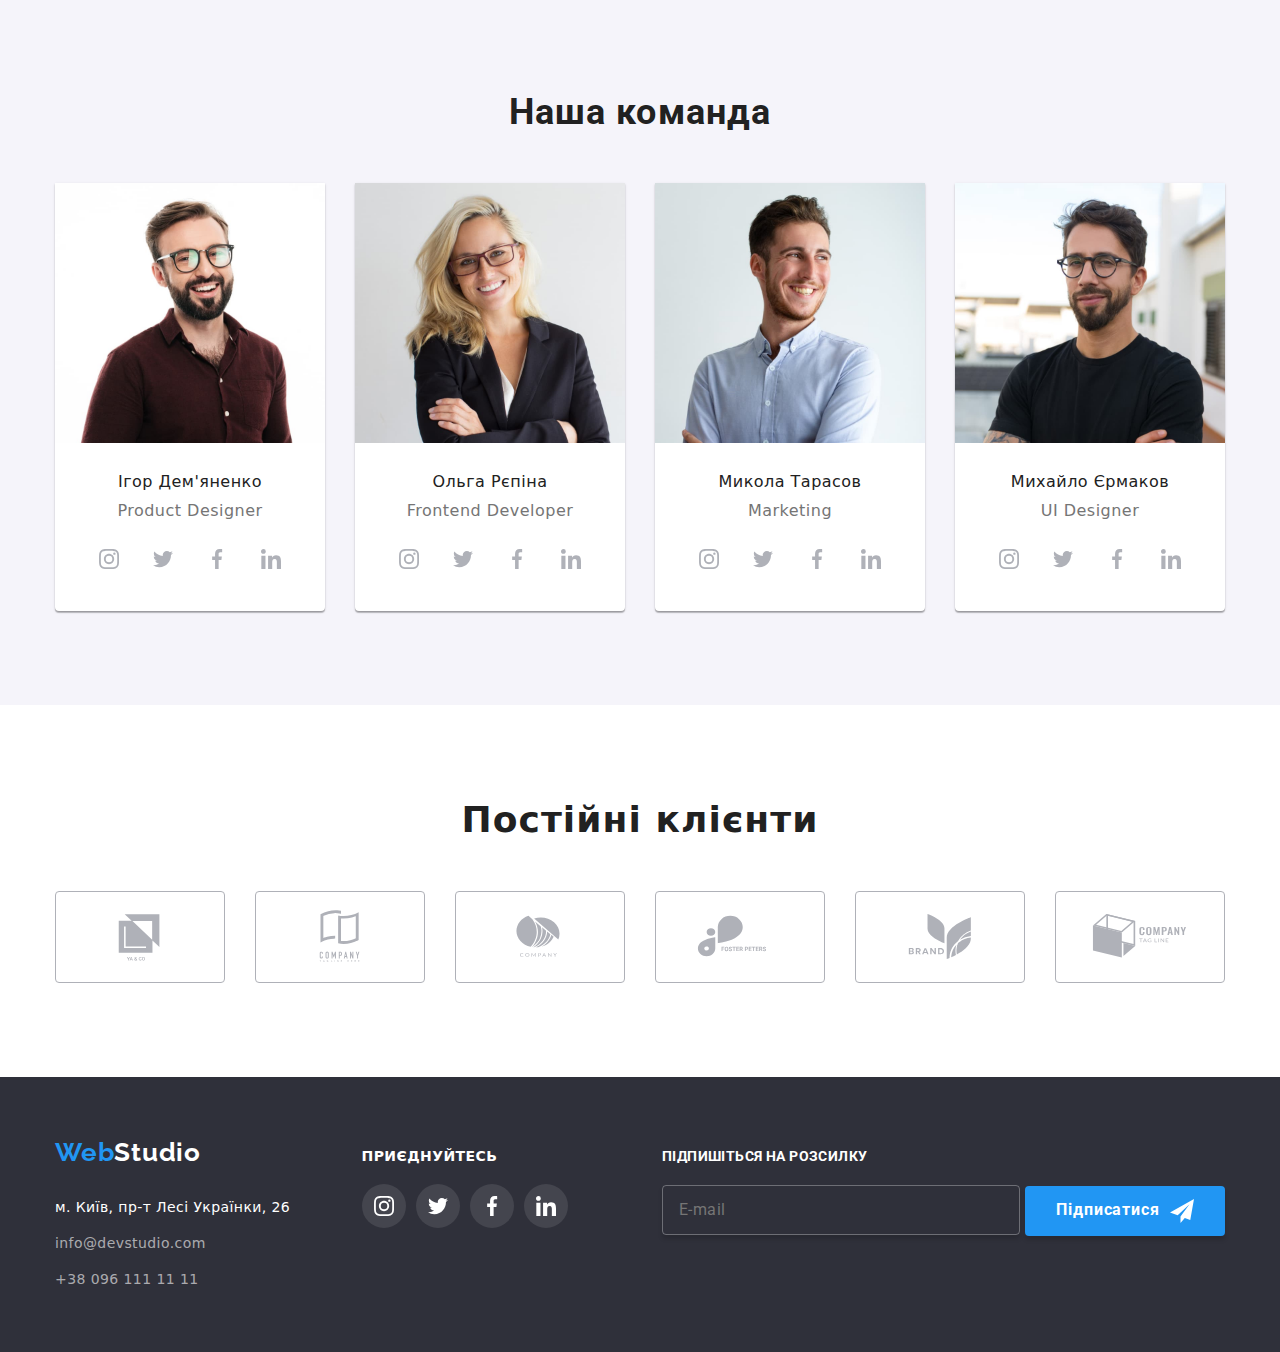
==== commit 31ced822: "hw-07 make a BAM html" ====
--- a/index.html
+++ b/index.html
@@ -15,39 +15,41 @@
     <link
       rel="stylesheet"
       href="https://cdnjs.cloudflare.com/ajax/libs/modern-normalize/2.0.0/modern-normalize.min.css" />
+      <link rel="stylesheet" href="./css/main.css" />
   </head>
 
   <body>
     <header class="page-header">
       <div class="container flex-container">
-        <nav class="container-main-nav">
-          <a href="/index.html" class="logo"
-            ><span class="accent">Web</span>Studio</a
+        <nav class="site-nav">
+          <a href="/index.html" class="site-nav__logo"
+            ><span class="site-nav__accent">Web</span>Studio</a
           >
-          <ul class="site-nav-list">
-            <li class="site-nav-item">
-              <a href="./index.html" class="nav-link current">Студія</a>
-            </li>
-            <li class="site-nav-item">
-              <a href="./portfolio.html" class="nav-link">Портфоліо</a>
-            </li>
-            <li class="site-nav-item">
-              <a href="" class="nav-link">Контакти</a>
+          <ul class="site-nav__list">
+            <li class="site-nav__item">
+              <a href="./index.html" class="site-nav__link site-nav__link--current">Студія</a>
+            </li>
+            <li class="site-nav__item">
+              <a href="./portfolio.html" class="site-nav__link">Портфоліо</a>
+            </li>
+            <li class="site-nav__item">
+              <a href="" class="site-nav__link">Контакти</a>
             </li>
           </ul>
         </nav>
 
         <!-- contacts -->
-        <ul class="contacts">
-          <li class="container-item">
-            <a href="mailto:info@devstudio.com." class="contacts-link">
-              <svg class="contact-email">
+
+        <ul class="contacts-list">
+          <li class="contacts-list__item">
+            <a href="mailto:info@devstudio.com." class="contacts-list__link">
+              <svg class="contacts-list__email">
                 <use href="./images/symbol-defs.svg#icon-icon-email"></use>
               </svg>info@devstudio.com</a>
           </li>
-          <li class="container-item">
-            <a href="tel:+380961111111" class="contacts-link">
-              <svg class="contact-phone">
+          <li class="contacts-list__item">
+            <a href="tel:+380961111111" class="contacts-list__link">
+              <svg class="contacts-list__phone">
                 <use href="./images/symbol-defs.svg#icon-icon-phone"></use>
                 </svg>+38 096 111 11 11</a>
           </li>
@@ -58,59 +60,60 @@
     <main>
       <section class="hero">
         <div class="container">
-          <h1 class="hero-title">Ефективні рішення для вашого бізнесу</h1>
-          <button data-modal-open type="button">Замовити послугу</button>
+          <h1 class="hero__title">Ефективні рішення для вашого бізнесу</h1>
+          <button data-modal-open type="button" class="hero__button">Замовити послугу</button>
         </div>
       </section>
 
-      <section class="section">
+      <section class="features">
         <div class="container">
-          <!-- <h2 class="features-section-title">Особливості</h2> -->
-
-          <ul class="features-list">
-            <li class="features-item">
-              <div class="features-box-icon">
-                <svg class="features-icons" width="70" height="70">
+
+          <h2 class="features__set">Особливості</h2>
+
+          <ul class="features__list">
+            <li class="features__item">
+              <div class="features__box">
+                <svg class="features__icon" width="70" height="70">
                 <use href="./images/symbol-defs.svg#icon-icon-satellite"></use>
               </svg>
               </div>
-              <h3 class="title">УВАГА ДО ДЕТАЛЕЙ</h3>
-              <p class="features">
+              <h3 class="features__title">УВАГА ДО ДЕТАЛЕЙ</h3>
+              <p class="features__text">
                 Ідейні міркування, і навіть початок повсякденної роботи з
                 формування позиції.
               </p>
             </li>
-            <li class="features-item">
-              <div class="features-box-icon">
-                <svg class="features-icons" width="70" height="70">
+            <li class="features__item">
+              <div class="features__box">
+                <svg class="features__icon" width="70" height="70">
                 <use href="./images/symbol-defs.svg#icon-icon-watch"></use>
               </svg>
               </div>
-              <h3 class="title">ПУНКТУАЛЬНІСТЬ</h3>
-              <p class="features">
+              <h3 class="features__title">ПУНКТУАЛЬНІСТЬ</h3>
+              <p class="features__text">
                 Завдання організації, особливо рамки і місце навчання кадрів
                 тягне у реалізаціясебе.
               </p>
             </li>
-            <li class="features-item">
-              <div class="features-box-icon">
-                 <svg class="features-icons" width="70" height="70">
+            <li class="features__item">
+              <div class="features__box">
+                 <svg class="features__icon" width="70" height="70">
                 <use href="./images/symbol-defs.svg#icon-icon-computer"></use>
               </svg>
               </div>
-              <h3 class="title">ПЛАНУВАННЯ</h3>
-              <p class="features">
+              <h3 class="features__title">ПЛАНУВАННЯ</h3>
+              <p class="features__text">
                 Так само консультація з широким активом значною мірою зумовлює.
               </p>
             </li>
-            <li class="features-item">
-              <div class="features-box-icon">
-                <svg class="features-icons" width="70" height="70">
+            <li class="features__item">
+              <div class="features__box">
+                <svg class="features__icon" width="70" height="70">
                 <use href="./images/symbol-defs.svg#icon-icon-rocketman"></use>
               </svg>
               </div>
-              <h3 class="title">СУЧАСНІ ТЕХНОЛОГІЇ</h3>
-              <p class="features">
+              <h3 class="features__title">СУЧАСНІ ТЕХНОЛОГІЇ</h3>
+              <p class="features__text">
                 Значимість цих проблем настільки очевидна, що реалізація
                 планових завдань.
               </p>
@@ -119,44 +122,44 @@
         </div>
       </section>
 
-      <section class="section-work">
+      <section class="work">
         <div class="container">
-          <h2 class="section-title">Чим ми займаємося</h2>
-
-          <ul class="work-list-item">
-            <li class="item">
-              <div class="thumb">
+          <h2 class="work__title">Чим ми займаємося</h2>
+
+          <ul class="work__list">
+            <li class="work__item">
+              <div class="work__thumb">
                 <img
                 src="./images/image1.jpg"
                 alt="розробка Frontend та Backend контенту"
                 width="370"
               />
-              <div class="work-description">
-                <p class="text-description">Десктопні додатки</p>
-              </div>
-              </div>
-            </li>
-            <li class="item">
-              <div class="thumb">
+              <div class="work__description">
+                <p class="text__description">Десктопні додатки</p>
+              </div>
+              </div>
+            </li>
+            <li class="work__item">
+              <div class="work__thumb">
                 <img
                 src="./images/image2.jpg"
                 alt="адаптивна верстка для пристроїв"
                 width="370"
               />
-              <div class="work-description">
-                <p class="text-description">Мобільні додатки</p>
-              </div>
-              </div>
-            </li>
-            <li class="item">
-              <div class="thumb">
+              <div class="work__description">
+                <p class="text__description">Мобільні додатки</p>
+              </div>
+              </div>
+            </li>
+            <li class="work__item">
+              <div class="work__thumb">
                 <img
                 src="./images/image3.jpg"
                 alt="підготовка дизайну та стилю"
                 width="370"
               />
-              <div class="work-description">
-                <p class="text-description">Дизайнерські рішення</p>
+              <div class="work__description">
+                <p class="text__description">Дизайнерські рішення</p>
               </div>
               </div>
             </li>
@@ -164,50 +167,50 @@
         </div>
       </section>
 
-      <section class="section-team">
+      <section class="team">
         <div class="container">
-          <h2 class="section-title">Наша команда</h2>
-          <ul class="list-team">
-            <li class="item-team">
+          <h2 class="team__title">Наша команда</h2>
+          <ul class="team__list">
+            <li class="team__item">
               <img
                 src="./images/photo1.jpg"
                 alt="фото члена команди WebStudio Ігора Дем'яненко"
                 width="270"
               />
-              <div class="user-block">
-                <h3 class="user">Ігор Дем'яненко</h3>
-                <p class="user-profession">Product Designer</p>
-                <ul class="list-pading">
-                  <li class="links-li">
-                    <a href="" class="links">
-                      <svg class="links-item">
+              <div class="user-box">
+                <h3 class="user__name">Ігор Дем'яненко</h3>
+                <p class="user__profession">Product Designer</p>
+                <ul class="user__list">
+                  <li class="user__item">
+                    <a href="" class="user__link">
+                      <svg class="user__icon">
                         <use
                           href="./images/symbol-defs.svg#icon-user-url-link1"
                         ></use>
                       </svg>
                     </a>
                   </li>
-                  <li class="links-li">
-                    <a href="" class="links">
-                      <svg class="links-item">
+                  <li class="user__item">
+                    <a href="" class="user__link">
+                      <svg class="user__icon">
                         <use
                           href="./images/symbol-defs.svg#icon-user-url-link2"
                         ></use>
                       </svg>
                     </a>
                   </li>
-                  <li class="links-li">
-                    <a href="" class="links">
-                      <svg class="links-item">
+                  <li class="user__item">
+                    <a href="" class="user__link">
+                      <svg class="user__icon">
                         <use
                           href="./images/symbol-defs.svg#icon-user-url-link3"
                         ></use>
                       </svg>
                     </a>
                   </li>
-                  <li class="links-li">
-                    <a href="" class="links">
-                      <svg class="links-item">
+                  <li class="user__item">
+                    <a href="" class="user__link">
+                      <svg class="user__icon">
                         <use
                           href="./images/symbol-defs.svg#icon-user-url-link4"
                         ></use>
@@ -217,46 +220,46 @@
                 </ul>
               </div>
             </li>
-            <li class="item-team">
+            <li class="team__item">
               <img
                 src="./images/photo2.jpg"
                 alt="фото члена команди WebStudio Ольги Рєпіної"
                 width="270"
               />
-              <div class="user-block">
-                <h3 class="user">Ольга Рєпіна</h3>
-                <p class="user-profession">Frontend Developer</p>
-                <ul class="list-pading">
-                  <li class="links-li">
-                    <a href="" class="links">
-                      <svg class="links-item">
+              <div class="user-box">
+                <h3 class="user__name">Ольга Рєпіна</h3>
+                <p class="user__profession">Frontend Developer</p>
+                <ul class="user__list">
+                  <li class="user__item">
+                    <a href="" class="user__link">
+                      <svg class="user__icon">
                         <use
                           href="./images/symbol-defs.svg#icon-user-url-link1"
                         ></use>
                       </svg>
                     </a>
                   </li>
-                  <li class="links-li">
-                    <a href="" class="links">
-                      <svg class="links-item">
+                  <li class="user__item">
+                    <a href="" class="user__link">
+                      <svg class="user__icon">
                         <use
                           href="./images/symbol-defs.svg#icon-user-url-link2"
                         ></use>
                       </svg>
                     </a>
                   </li>
-                  <li class="links-li">
-                    <a href="" class="links">
-                      <svg class="links-item">
+                  <li class="user__item">
+                    <a href="" class="user__link">
+                      <svg class="user__icon">
                         <use
                           href="./images/symbol-defs.svg#icon-user-url-link3"
                         ></use>
                       </svg>
                     </a>
                   </li>
-                  <li class="links-li">
-                    <a href="" class="links">
-                      <svg class="links-item">
+                  <li class="user__item">
+                    <a href="" class="user__link">
+                      <svg class="user__icon">
                         <use
                           href="./images/symbol-defs.svg#icon-user-url-link4"
                         ></use>
@@ -266,46 +269,46 @@
                 </ul>
               </div>
             </li>
-            <li class="item-team">
+            <li class="team__item">
               <img
                 src="./images/photo3.jpg"
                 alt="фото члена команди WebStudio Миколи Тарасова"
                 width="270"
               />
-              <div class="user-block">
-                <h3 class="user">Микола Тарасов</h3>
-                <p class="user-profession">Marketing</p>
-                <ul class="list-pading">
-                  <li class="links-li">
-                    <a href="" class="links">
-                      <svg class="links-item">
+              <div class="user-box">
+                <h3 class="user__name">Микола Тарасов</h3>
+                <p class="user__profession">Marketing</p>
+                <ul class="user__list">
+                  <li class="user__item">
+                    <a href="" class="user__link">
+                      <svg class="user__icon">
                         <use
                           href="./images/symbol-defs.svg#icon-user-url-link1"
                         ></use>
                       </svg>
                     </a>
                   </li>
-                  <li class="links-li">
-                    <a href="" class="links">
-                      <svg class="links-item">
+                  <li class="user__item">
+                    <a href="" class="user__link">
+                      <svg class="user__icon">
                         <use
                           href="./images/symbol-defs.svg#icon-user-url-link2"
                         ></use>
                       </svg>
                     </a>
                   </li>
-                  <li class="links-li">
-                    <a href="" class="links">
-                      <svg class="links-item">
+                  <li class="user__item">
+                    <a href="" class="user__link">
+                      <svg class="user__icon">
                         <use
                           href="./images/symbol-defs.svg#icon-user-url-link3"
                         ></use>
                       </svg>
                     </a>
                   </li>
-                  <li class="links-li">
-                    <a href="" class="links">
-                      <svg class="links-item">
+                  <li class="user__item">
+                    <a href="" class="user__link">
+                      <svg class="user__icon">
                         <use
                           href="./images/symbol-defs.svg#icon-user-url-link4"
                         ></use>
@@ -315,46 +318,46 @@
                 </ul>
               </div>
             </li>
-            <li class="item-team">
+            <li class="team__item">
               <img
                 src="./images/photo4.jpg"
                 alt="фото члена команди WebStudio Михайла Єрмакова"
                 width="270"
               />
-              <div class="user-block">
-                <h3 class="user">Михайло Єрмаков</h3>
-                <p class="user-profession">UI Designer</p>
-                <ul class="list-pading">
-                  <li class="links-li">
-                    <a href="" class="links">
-                      <svg class="links-item">
+              <div class="user-box">
+                <h3 class="user__name">Михайло Єрмаков</h3>
+                <p class="user__profession">UI Designer</p>
+                <ul class="user__list">
+                  <li class="user__item">
+                    <a href="" class="user__link">
+                      <svg class="user__icon">
                         <use
                           href="./images/symbol-defs.svg#icon-user-url-link1"
                         ></use>
                       </svg>
                     </a>
                   </li>
-                  <li class="links-li">
-                    <a href="" class="links">
-                      <svg class="links-item">
+                  <li class="user__item">
+                    <a href="" class="user__link">
+                      <svg class="user__icon">
                         <use
                           href="./images/symbol-defs.svg#icon-user-url-link2"
                         ></use>
                       </svg>
                     </a>
                   </li>
-                  <li class="links-li">
-                    <a href="" class="links">
-                      <svg class="links-item">
+                  <li class="user__item">
+                    <a href="" class="user__link">
+                      <svg class="user__icon">
                         <use
                           href="./images/symbol-defs.svg#icon-user-url-link3"
                         ></use>
                       </svg>
                     </a>
                   </li>
-                  <li class="links-li">
-                    <a href="" class="links">
-                      <svg class="links-item">
+                  <li class="user__item">
+                    <a href="" class="user__link">
+                      <svg class="user__icon">
                         <use
                           href="./images/symbol-defs.svg#icon-user-url-link4"
                         ></use>
@@ -370,46 +373,46 @@
 
       <section class="clients">
         <div class="container">
-          <h2 class="clients-section-title">Постійні клієнти</h2>
-          <ul class="clients-list">
-            <li class="clients-li">
-              <a href="" class="clients-links">
-                <svg class="clients-item">
+          <h2 class="clients__title">Постійні клієнти</h2>
+          <ul class="clients__list">
+            <li class="clients__item">
+              <a href="" class="clients__link">
+                <svg class="clients__icon">
                   <use href="./images/symbol-defs.svg#icon-company-logo1"></use>
                 </svg>
               </a>
             </li>
-            <li class="clients-li">
-              <a href="" class="clients-links">
-                <svg class="clients-item">
+            <li class="clients__item">
+              <a href="" class="clients__link">
+                <svg class="clients__icon">
                   <use href="./images/symbol-defs.svg#icon-company-logo2"></use>
                 </svg>
               </a>
             </li>
-            <li class="clients-li">
-              <a href="" class="clients-links">
-                <svg class="clients-item">
+            <li class="clients__item">
+              <a href="" class="clients__link">
+                <svg class="clients__icon">
                   <use href="./images/symbol-defs.svg#icon-company-logo3"></use>
                 </svg>
               </a>
             </li>
-            <li class="clients-li">
-              <a href="" class="clients-links">
-                <svg class="clients-item">
+            <li class="clients__item">
+              <a href="" class="clients__link">
+                <svg class="clients__icon">
                   <use href="./images/symbol-defs.svg#icon-company-logo4"></use>
                 </svg>
               </a>
             </li>
-            <li class="clients-li">
-              <a href="" class="clients-links">
-                <svg class="clients-item">
+            <li class="clients__item">
+              <a href="" class="clients__link">
+                <svg class="clients__icon">
                   <use href="./images/symbol-defs.svg#icon-company-logo5"></use>
                 </svg>
               </a>
             </li>
-            <li class="clients-li">
-              <a href="" class="clients-links">
-                <svg class="clients-item">
+            <li class="clients__item">
+              <a href="" class="clients__link">
+                <svg class="clients__icon">
                   <use href="./images/symbol-defs.svg#icon-company-logo6"></use>
                 </svg>
               </a>
@@ -421,57 +424,58 @@
 
     <footer>
       <div class="container flex-container">
-        <div class="footer-box">
-          <a href="/index.html" class="footer-logo"
-            ><span class="accent">Web</span>Studio</a
+        <div class="footer-contacts">
+          <a href="/index.html" class="footer-contacts__logo"
+            ><span class="footer-contacts__accent">Web</span>Studio</a
           >
-          <address class="address">
-            <p class="address-item">м. Київ, пр-т Лесі Українки, 26</p>
-            <p class="address-item">
-              <a href="mailto:info@devstudio.com" class="footer-link"
+          <address class="footer-contacts__address">
+            <p class="footer-contacts__item">м. Київ, пр-т Лесі Українки, 26</p>
+            <p class="footer-contacts__item">
+              <a href="mailto:info@devstudio.com" class="footer-contacts__link"
                 >info@devstudio.com</a
               >
             </p>
-            <p class="address-item">
-              <a href="tel:+380961111111" class="footer-link"
+            <p class="footer-contacts__item">
+              <a href="tel:+380961111111" class="footer-contacts__link"
                 >+38 096 111 11 11</a
               >
             </p>
           </address>
         </div>
+
         <div class="footer-url">
-          <h3 class="footer-url-title">ПРИЄДНУЙТЕСЬ</h3>
-          <ul class="footer-list">
-            <li class="footer-item">
-              <a href="" class="footer-a">
-                <svg class="footer-svg">
+          <h3 class="footer-url__title">ПРИЄДНУЙТЕСЬ</h3>
+          <ul class="footer-url__list">
+            <li class="footer-url__item">
+              <a href="" class="footer-url__link">
+                <svg class="footer-url__icon">
                   <use
                     href="./images/symbol-defs.svg#icon-user-url-link1"
                   ></use>
                 </svg>
               </a>
             </li>
-            <li class="footer-item">
-              <a href="" class="footer-a">
-                <svg class="footer-svg">
+            <li class="footer-url__item">
+              <a href="" class="footer-url__link">
+                <svg class="footer-url__icon">
                   <use
                     href="./images/symbol-defs.svg#icon-user-url-link2"
                   ></use>
                 </svg>
               </a>
             </li>
-            <li class="footer-item">
-              <a href="" class="footer-a">
-                <svg class="footer-svg">
+            <li class="footer-url__item">
+              <a href="" class="footer-url__link">
+                <svg class="footer-url__icon">
                   <use
                     href="./images/symbol-defs.svg#icon-user-url-link3"
                   ></use>
                 </svg>
               </a>
             </li>
-            <li class="footer-item">
-              <a href="" class="footer-a">
-                <svg class="footer-svg">
+            <li class="footer-url__item">
+              <a href="" class="footer-url__link">
+                <svg class="footer-url__icon">
                   <use
                     href="./images/symbol-defs.svg#icon-user-url-link4"
                   ></use>
@@ -480,13 +484,14 @@
             </li>
           </ul>
         </div>
-        <div class="subcribe"> 
-          <p class="subcribe-title">Підпишіться на розсилку</p>
-          <form name="subcribe-form">
+
+        <div class="subcribe-box"> 
+          <p class="subcribe-box__title">Підпишіться на розсилку</p>
+          <form name="subcribe-box__form">
               <input type="email" class="form-input" name="email" placeholder="E-mail" />
-            <button type="submit" class="subcribe-btn">
+            <button type="submit" class="subcribe-box__button">
               Підписатися
-              <svg class="send-btn" width="24" height="24">
+              <svg class="subcribe-box__icon" width="24" height="24">
                   <use
                     href="./images/symbol-defs.svg#icon-icon-send"
                   ></use>
@@ -499,53 +504,56 @@
 
     <div class="backdrop is-hidden" data-modal>
       <div class="modal">
-        <button data-modal-close class="modal-btn">
-          <svg class="modal-btn-close" width="18" height="18">
+        <button data-modal-close class="modal__button">
+          <svg class="modal__icon" width="18" height="18">
             <use href="./images/symbol-defs.svg#icon-close-black"></use>
           </svg>
         </button>
-        <div class="form-padding">
-          <p class="modal-title">Залиште свої дані, ми вам передзвонимо</p>
+
+        <div class="modal-box">
+          <p class="modal-box__title">Залиште свої дані, ми вам передзвонимо</p>
             <form>
-              <div class="modal-form">
-                <label for="name" class="label">Ім'я</label>
-                  <div class="form-field">
-                    <input type="text" name="name" id="name" class="input" />
-                      <svg class="modal-icon" width="18px" height="18px">
+              <div class="modal-box__form">
+                <label for="name" class="modal-box__label">Ім'я</label>
+                  <div class="modal-box__field">
+                    <input type="text" name="name" id="name" class="modal-box__input" />
+                      <svg class="modal-box__icon" width="18px" height="18px">
                         <use href="./images/symbol-defs.svg#icon-person-black-18dp"></use>
                       </svg>
                   </div>
              </div>
-             <div class="modal-form">
-                <label for="tel" class="label">Телефон</label>
-                  <div class="form-field">
-                    <input type="tel" name="tel" id="tel" class="input" />
-                      <svg class="modal-icon" width="18px" height="18px">
+             <div class="modal-box__form">
+                <label for="tel" class="modal-box__label">Телефон</label>
+                  <div class="modal-box__field">
+                    <input type="tel" name="tel" id="tel" class="modal-box__input" />
+                      <svg class="modal-box__icon" width="18px" height="18px">
                         <use href="./images/symbol-defs.svg#icon-phone-black-18dp"></use>
                       </svg>
                   </div>
              </div>
-             <div class="modal-form">
-                <label for="mail" class="label">Пошта</label>
-                  <div class="form-field">
-                    <input type="email" name="mail" id="mail" class="input" />
-                      <svg class="modal-icon" width="18px" height="18px">
+             <div class="modal-box__form">
+                <label for="mail" class="modal-box__label">Пошта</label>
+                  <div class="modal-box__field">
+                    <input type="email" name="mail" id="mail" class="modal-box__input" />
+                      <svg class="modal-box__icon" width="18px" height="18px">
                         <use href="./images/symbol-defs.svg#icon-email-black-18dp"></use>
                       </svg>
                   </div>
              </div>
-             <div class="modal-textarea">
-                <label for="comment" class="label">Коментар</label>
-                  <div class="form-field">
-                    <textarea name="comment" id="comment" class="feedback" placeholder="Введіть текст"></textarea>
+
+             <div class="modal-box__textarea">
+                <label for="comment" class="modal-box__label">Коментар</label>
+                  <div class="modal-box__field">
+                    <textarea name="comment" id="comment" class="modal-box__feedback" placeholder="Введіть текст"></textarea>
                   </div>
              </div>
-              <div class="check-box">
-                <label for="checkbox" class="checkbox-label">
-                  <input type="checkbox" name="checkbox" id="checkbox" class="checkbox" />
-                    <span>Погоджуюся з розсилкою та приймаю <a href="" class="accent-modal-text">Умови договору</a></span></label>
-              </div>
-              <button type="submit" class="form-btn">Відправити</button>
+
+              <div class="modal-box__check-box">
+                <label for="checkbox" class="modal-box__checkbox-label">
+                  <input type="checkbox" name="checkbox" id="checkbox" class="modal-box__checkbox" />
+                    <span>Погоджуюся з розсилкою та приймаю <a href="" class="modal-box__accent">Умови договору</a></span></label>
+              </div>
+              <button type="submit" class="modal-box__button">Відправити</button>
             </form>
         </div>
         
--- a/css/styles.css
+++ b/css/styles.css
@@ -63,12 +63,12 @@
 }
 
 
-.container-main-nav { 
-    display: flex;
-    align-items: center;
-}
-
-.logo {
+.site-nav { 
+    display: flex;
+    align-items: center;
+}
+
+.site-nav__logo {
     padding-top: 24px;
     padding-bottom: 25px;
     margin-right: 93px;
@@ -87,15 +87,15 @@
     transition-timing-function: cubic-bezier(0.4, 0, 0.2, 1);
 }
 
-.logo:hover {
+.site-nav__logo:hover {
     color: var(--accent-color);
 }
 
-.accent {
+.site-nav__accent {
     color: var(--accent-color);
 }
 
-.site-nav-list {
+.site-nav__list {
     padding-left: 0;
     padding-right: 0;
     display: flex;
@@ -109,16 +109,16 @@
     color: var(--primary-white-color);
 }
 
-.site-nav-item {
+.site-nav__item {
     margin-right: 50px;
     position: relative;
 }
 
-.site-nav-item:last-child {
+.site-nav__item:last-child {
     margin-right: 0;
 }
 
-.contacts {
+.contacts-list {
     padding-top: 32px;
     padding-bottom: 32px;
     padding-left: 0;
@@ -127,25 +127,25 @@
     margin-left: auto;
 }
 
-.container-item + .container-item {
+.contacts-list__item + .contacts-list__item {
     margin-left: 40px;
 }
 
-.container-item {
-    align-items: center;
-}
-
-.contacts-link:hover .contact-email,
-.contacts-link:focus .contact-email {
+.contacts-list__item {
+    align-items: center;
+}
+
+.contacts-list__link:hover .contacts-list__email,
+.contacts-list__link:focus .contacts-list__email {
     fill: var(--accent-color);
 }
 
-.contacts-link:hover .contact-phone,
-.contacts-link:focus .contact-phone {
+.contacts-list__link:hover .contacts-list__phone,
+.contacts-list__link:focus .contacts-list__phone {
     fill: var(--accent-color);
 }
 
-.contact-email {
+.contacts-list__email {
     margin-right: 10px;
     width: 16px;
     height: 12px;
@@ -156,11 +156,11 @@
     transition-timing-function: cubic-bezier(0.4, 0, 0.2, 1);
 }
 
-.contact-email:hover {
+.contacts-list__email:hover {
     fill: var(--accent-color);
 }
 
-.contact-phone {
+.contacts-list__phone {
     margin-right: 10px;
     width: 10px;
     height: 16px;
@@ -171,11 +171,11 @@
     transition-timing-function: cubic-bezier(0.4, 0, 0.2, 1);
 }
 
-.contact-phone:hover {
+.contacts-list__phone:hover {
     fill: var(--accent-color);
 }
 
-.nav-link {
+.site-nav__link {
     display: block;
     padding-top: 32px;
     padding-bottom: 32px;
@@ -193,11 +193,11 @@
     transition-timing-function: cubic-bezier(0.4, 0, 0.2, 1);
 }
 
-.nav-link {
+.site-nav__link {
     position: relative;
 }
 
-.nav-link::after {
+.site-nav__link::after {
     content: '';
     display: block;
     position: absolute;
@@ -211,26 +211,21 @@
     transition: opacity 250ms cubic-bezier(0.4, 0, 0.2, 1);
 } 
 
-/* .nav-link:hover::after,
-.nav-link:focus::after {
-    opacity: 1;
-} */
-
-.nav-link.current::after {
+.site-nav__link.site-nav__link--current::after {
     opacity: 1;
  } 
 
 
-.site-nav-list .nav-link:hover,
-.site-nav-list .nav-link:focus {
+.site-nav__list .site-nav__link:hover,
+.site-nav__list .site-nav__link:focus {
     color: var(--accent-color)
 }   
 
-.site-nav-list .nav-link.current{
+.site-nav__list .site-nav__link.site-nav__link--current{
     color: var(--accent-color)
 }
 
-.contacts .contacts-link {
+.contacts-list .contacts-list__link {
     font-style: normal;
     font-weight: 500;
     font-size: 14px;
@@ -246,8 +241,8 @@
     transition-timing-function: cubic-bezier(0.4, 0, 0.2, 1);
 }
 
-.container-item .contacts-link:hover,
-.container-item .contacts-link:focus {
+.contacts-list__item .contacts-list__link:hover,
+.contacts-list__item .contacts-list__link:focus {
     color: var(--accent-color);
 }
 
@@ -277,7 +272,7 @@
     background-position: center;
 }
 
-.hero-title {
+.hero__title {
     margin-top: 0;
     margin-bottom: 30px;
     margin-left: auto;
@@ -293,23 +288,43 @@
     color: var(--primary-white-color);
 }
 
-/* button */
-
-button {
+.hero__button {
     border-radius: 4px;
     padding: 10px 24px;
     text-align: center;
-
+    
     font-size: 16px;
     line-height: 1.88;
     letter-spacing: 0.06em;
     color: var(--primary-white-color);
     background-color: var(--accent-color);
-
+    
     border: 1px solid transparent;
-}
-
-.features-section-title{
+
+}
+
+/* button */
+
+button {
+    border-radius: 4px;
+    padding: 10px 24px;
+    text-align: center;
+
+    font-size: 16px;
+    line-height: 1.88;
+    letter-spacing: 0.06em;
+    color: var(--primary-white-color);
+    background-color: var(--accent-color);
+
+    border: 1px solid transparent;
+}
+
+.features {
+    padding-top: 94px;
+    padding-bottom: 94px;
+}
+
+.features__set{
     margin-top: 0;
     margin-bottom: 0;
     font-weight: 700;
@@ -317,10 +332,12 @@
     line-height: 1.16;
     text-align: center;
     letter-spacing: 0.03em;
-    color: var(--primary-text-color)
-}
-
-.section-title {
+    color: var(--primary-text-color);
+
+    display: none;
+}
+
+.work__title {
     margin-top: 0;
     margin-bottom: 50px;
     font-weight: 700;
@@ -331,23 +348,23 @@
     color: var(--primary-text-color)
 }
 
-.features-list  {
+.features__list  {
     padding-left: 0;
     display: flex;
     color: var(--primary-text-color);
 }
 
-.features-item {
+.features__item {
     margin-right: 30px;
     width: 270px;
     fill: var(--secondary-text-color);
 }
 
-.features-item:last-child {
+.features__item:last-child {
     margin-right: 0px;
 }
 
-.features-box-icon {
+.features__box {
     display: flex;
     width: 270px;
     height: 120px;
@@ -366,7 +383,7 @@
     fill: currentColor;
 }
 
-.title {
+.features__title {
     margin-top: 0;
     margin-bottom: 10px;
     font-weight: 700;
@@ -377,7 +394,7 @@
     color: var(--primary-text-color)
 }
 
-.features {
+.features__text {
     margin-top: 0;
     margin-bottom: 0;
     font-weight: 400;
@@ -389,25 +406,25 @@
 
 /* Works*/
 
-.work-list-item {
+.work__list {
     display: flex;
     flex-wrap: wrap;
     padding-left: 0;
 }
 
-.item {
+.work__item {
     margin-right: 30px;
 }
 
-.item:last-child {
+.work__item:last-child {
     margin-right: 0px;
 }
 
-.thumb {
+.work__thumb {
     position: relative;
 }
 
-.work-description{
+.work__description {
     display: flex;
     position: absolute;
     bottom: 0;
@@ -420,7 +437,7 @@
     background-color: rgba(47, 48, 58, 0.8);
 }
 
-.text-description {
+.text__description {
     font-weight: 700;
     font-style: normal;
     font-size: 14px;
@@ -442,7 +459,7 @@
     margin-bottom: 0;
 }
 
-.section-team {
+.team {
     margin-top: 0;
     margin-bottom: 0;
     padding-top: 94px;
@@ -450,13 +467,27 @@
     background-color: var(--background-color-user)
 }
 
-.list-team {
+.team__title {
+    color: #212121;
+    text-align: center;
+    font-family: Roboto;
+    font-size: 36px;
+    font-style: normal;
+    font-weight: 700;
+    line-height: normal;
+    letter-spacing: 1.08px;
+
+    margin-top: 0;
+    margin-bottom: 50px;
+}
+
+.team__list {
     padding-left: 0;
     display: flex;
     flex-wrap: wrap;
 }
 
-.item-team {
+.team__item {
     background-color: var(--primary-white-color);
     box-shadow: 0px 1px 3px rgba(0, 0, 0, 0.12), 0px 1px 1px rgba(0, 0, 0, 0.14), 0px 2px 1px rgba(0, 0, 0, 0.2);
     border-radius: 0px 0px 4px 4px;
@@ -464,11 +495,11 @@
     min-height: 428px;
 }
 
-.item-team:last-child {
+.team__item:last-child {
     margin-right: 0px;
 }
 
-.section-work {
+.work {
     padding-top: 0;
     padding-bottom: 94px;
 }
@@ -477,7 +508,7 @@
     display: block;
 }
 
-.user-block{
+.user-box {
     padding-left: 0px;
     padding-top: 30px;
     padding-bottom: 30px;
@@ -488,13 +519,13 @@
     padding-right: 25px;
 }
 
-.list-pading {
+.user__list {
     display: flex;
     justify-content: center;
     padding-left: 0;
 }
 
-.links {
+.user__link {
     display: flex;
     justify-content: center;
     align-items: center;
@@ -508,15 +539,15 @@
     transition-timing-function: cubic-bezier(0.4, 0, 0.2, 1);
 }
 
-.links-li {
+.user__item {
     margin-right: 10px;
 }
 
-.links-li:last-child {
+.user__item:last-child {
     margin-right: 0;
 }
 
-.links-item {
+.user__icon {
     width: 20px;
     height: 20px;
     fill: var(--border-box-client);
@@ -526,17 +557,17 @@
     transition-timing-function: cubic-bezier(0.4, 0, 0.2, 1);
 }
 
-.links:hover .links-item,
-.links:focus .links-item {
+.user__link:hover .user__icon,
+.user__link:focus .user__icon {
     fill: var(--primary-white-color);
 }
 
-.links:hover, 
-.links:focus {
+.user__link:hover, 
+.user__link:focus {
     background-color: var(--accent-color);
 }
 
-.user {
+.user__name {
     margin-top: 0px;
     margin-bottom: 10px;
     font-weight: 500;
@@ -547,7 +578,7 @@
     color: var(--primary-text-color)
 }
 
-.user-profession {
+.user__profession {
     padding-bottom: 0;
     margin-top: 0;
     margin-bottom: 16px;
@@ -559,7 +590,7 @@
     color: var(--secondary-text-color);
 }
 
-.clients-section-title {
+.clients__title {
     margin-top: 0;
     margin-bottom: 50px;
     font-weight: 700;
@@ -575,22 +606,22 @@
     padding-bottom: 94px;
 }
 
-.clients-list {
+.clients__list {
     padding-left: 0;
     display: flex;
     flex-wrap: wrap;
 }
 
-.clients-li {
+.clients__item {
     display: flex;
     justify-content: center;
 }
 
-.clients-li:not(:last-child) {
+.clients__item:not(:last-child) {
     margin-right: 30px;
 }
      
-.clients-item {
+.clients__icon {
     align-items: center;
     width: 106px;
     height: 60px;
@@ -601,7 +632,7 @@
     transition-timing-function: cubic-bezier(0.4, 0, 0.2, 1);
 }
 
-.clients-links {
+.clients__link {
     display: flex;
     align-items: center;
     justify-content: center;
@@ -616,13 +647,13 @@
     transition-timing-function: cubic-bezier(0.4, 0, 0.2, 1);
 }
 
-.clients-links:hover .clients-item,
-.clients-links:focus .clients-item {
+.clients__link:hover .clients__icon,
+.clients__link:focus .clients__icon {
     fill: var(--accent-color);
 }
 
-.clients-links:hover,
-.clients-links:focus {
+.clients__link:hover,
+.clients__link:focus {
     border: 1px solid var(--accent-color)
 }
 /* footer */
@@ -633,7 +664,7 @@
     padding-top: 60px;
     padding-bottom: 60px;
 }
-.address {
+.footer-contacts__address {
     font-style: normal;
     font-weight: 400;
     font-size: 14px;
@@ -647,7 +678,7 @@
     margin-right: 93px;
 }
 
-.footer-url-title {
+.footer-url__title {
     margin-top: 0;
     margin-bottom: 20px;
     padding-left: 0;
@@ -661,24 +692,24 @@
     letter-spacing: 0.42px;
 }
 
-.footer-box {
+.footer-contacts {
     margin-right: auto;
 }
 
-.footer-list {
+.footer-url__list {
     display: flex;
     padding-left: 0;
 }
 
-.footer-item {
+.footer-url__item {
     margin-right: 10px;
 }
 
-.footer-item:last-child {
+.footer-url__item:last-child {
     margin-right: 0;
 }
 
-.footer-a {
+.footer-url__link {
     display: flex;
     justify-content: center;
     align-items: center;
@@ -692,20 +723,20 @@
     transition-timing-function: cubic-bezier(0.4, 0, 0.2, 1);
 }
 
-.footer-svg {
+.footer-url__icon {
     width: 20px;
     height: 20px;
     fill: var(--primary-white-color);
 }
 
-.footer-a:hover,
-.footer-a:focus {
+.footer-url__link:hover,
+.footer-url__link:focus {
     background-color: var(--url-link-hover);
 }
 
 /* footer logo */
 
-.footer-logo {
+.footer-contacts__logo {
     display: inline-block;
     margin-bottom : 28px;
     font-family: 'Raleway',sans-serif;
@@ -722,11 +753,15 @@
     transition-timing-function: cubic-bezier(0.4, 0, 0.2, 1);
 }
 
-.footer-logo:hover {
+.footer-contacts__accent {
     color: var(--accent-color);
 }
 
-.footer-link {
+.footer-contacts__logo:hover {
+    color: var(--accent-color);
+}
+
+.footer-contacts__link {
     font-style: normal;
     font-weight: 400;
     font-size: 14px;
@@ -740,26 +775,26 @@
     transition-timing-function: cubic-bezier(0.4, 0, 0.2, 1);
 }
 
-.footer-link:hover ,
-.footer-link:focus {
+.footer-contacts__link:hover ,
+.footer-contacts__link:focus {
     color: var(--accent-color);
 }
 
-.footer-link > p {
+.footer-contacts__link > p {
     margin-top: 0;
     margin-bottom: 12px;
 }
 
-.form-padding {
+.modal-box {
     width: 528px;
     padding: 40px 40px;
 }
 
-.subcribe {
+.subcribe-box {
     margin-left: auto;
 }
 
-.subcribe-title {
+.subcribe-box__title {
     font-family: Roboto;
     font-size: 14px;
     font-style: normal;
@@ -773,7 +808,7 @@
     margin-bottom: 20px;
 }
 
-.subcribe-form {
+.subcribe-box__form {
     display: block;
     align-items: center;
 }
@@ -801,7 +836,7 @@
 }
 
 
-.subcribe-btn {
+.subcribe-box__button {
     display: inline-flex;
     justify-content: center;
     align-items: center;
@@ -830,12 +865,12 @@
     margin-right: 10px;
 }
 
-.send-btn {
+.subcribe-box__icon {
     fill: var(--primary-white-color);
     margin-left: 10px;
 }
 
-.modal-title {
+.modal-box__title {
     margin-top: 0;
     margin-bottom: 12px;
 
@@ -848,11 +883,11 @@
     color: var(--primary-text-color);
 }
 
-.modal-form {
+.modal-box__form {
     margin-bottom: 10px;
 }
 
-.label {
+.modal-box__label {
     display: block;
     margin-bottom: 4px;
 
@@ -864,20 +899,20 @@
     color: var(--secondary-text-color);
 }
 
-.form-field {
+.modal-box__field {
     position: relative;
 }
 
-.form-field:focus-within > .modal-icon {
+.modal-box__field:focus-within > .modal-icon {
     fill: var(--accent-color);
 }
 
-.form-field:focus-within > .input {
+.modal-box__field:focus-within > .modal-box__input {
     border: 1px solid var(--accent-color);
     outline: 0;
 }
 
-.input {
+.modal-box__input {
     display: inline-block;
     width: 448px;
     height: 40px;
@@ -891,7 +926,7 @@
     transition-timing-function: cubic-bezier(0.4, 0, 0.2, 1);
 }
 
-.modal-icon {
+.modal-box__icon {
     position: absolute;
     top: 50%;
     left: 12px;
@@ -905,18 +940,18 @@
     transition-timing-function: cubic-bezier(0.4, 0, 0.2, 1);
 }
 
-.modal-textarea {
+.modal-box__textarea {
     margin-bottom: 20px;
 }
 
-.form-field:focus-within >.feedback {
+.modal-box__field:focus-within >.modal-box__feedback {
     outline: 0;
     border: 1px solid var(--accent-color);
     color: var(--accent-color);
 }
 
 
-.feedback {
+.modal-box__feedback {
     width: 448px;
     height: 120px;
 
@@ -958,7 +993,7 @@
     color: var(--secondary-text-color);
 }
 
-.accent-modal-text {
+.modal-box__accent{
     color: var(--accent-color);
     font-size: 14px;
     font-style: normal;
@@ -968,7 +1003,7 @@
     text-decoration-line: underline;
 }
 
-.checkbox {
+.modal-box__checkbox {
     appearance: none;
     width: 16px;
     height: 15px;
@@ -986,7 +1021,7 @@
     outline-color 250ms cubic-bezier(0.4, 0, 0.2, 1);
     }
 
-.checkbox:checked {
+.modal-box__checkbox:checked {
     outline-color: var(--accent-color);
     background-color: var(--accent-color);
     background-size: 11px 8px;
@@ -995,12 +1030,12 @@
 }
 
 
-.checkbox-label:focus-within > .checkbox {
+.modal-box__checkbox-label:focus-within > .modal-box__checkbox {
     border: 2px solid var(--accent-color);
     outline: 0;
 }
 
-.checkbox-label {
+.modal-box__checkbox-label {
     font-size: 14px;
     line-height: 1.71;
     letter-spacing: 0.03em;
@@ -1018,12 +1053,12 @@
     transition-timing-function: cubic-bezier(0.4, 0, 0.2, 1);
 }
 
-.checkbox:checked + .icon-check {
+.modal-box__checkbox:checked + .icon-check {
     background-color: var(--accent-color);
     border-color: transparent;
 }
 
-.form-btn {
+.modal-box__button {
     display: flex;
     align-items: center;
 
@@ -1214,12 +1249,12 @@
     text-decoration: none;
 }
 
-.address-item {
+.footer-contacts__item {
     margin-top: 0;
     margin-bottom: 12px;
 }
 
-.address-item:last-child {
+.footer-contacts__item:last-child {
     margin-bottom: 0px;
 }
 
@@ -1272,7 +1307,7 @@
     transition-timing-function: cubic-bezier(0.4, 0, 0.2, 1);
 }
 
-.modal-btn {
+.modal__button {
     display: inline-flex;
     justify-content: center;
     align-items: center;
@@ -1294,7 +1329,7 @@
     transition-timing-function: cubic-bezier(0.4, 0, 0.2, 1);
 }
 
-.modal-btn:hover,
-.modal-btn:focus {
+.modal__button:hover,
+.modal__button:focus {
     fill: var(--accent-color); 
 }--- a/css/main.css
+++ b/css/main.css
@@ -0,0 +1 @@
+/*# sourceMappingURL=main.css.map */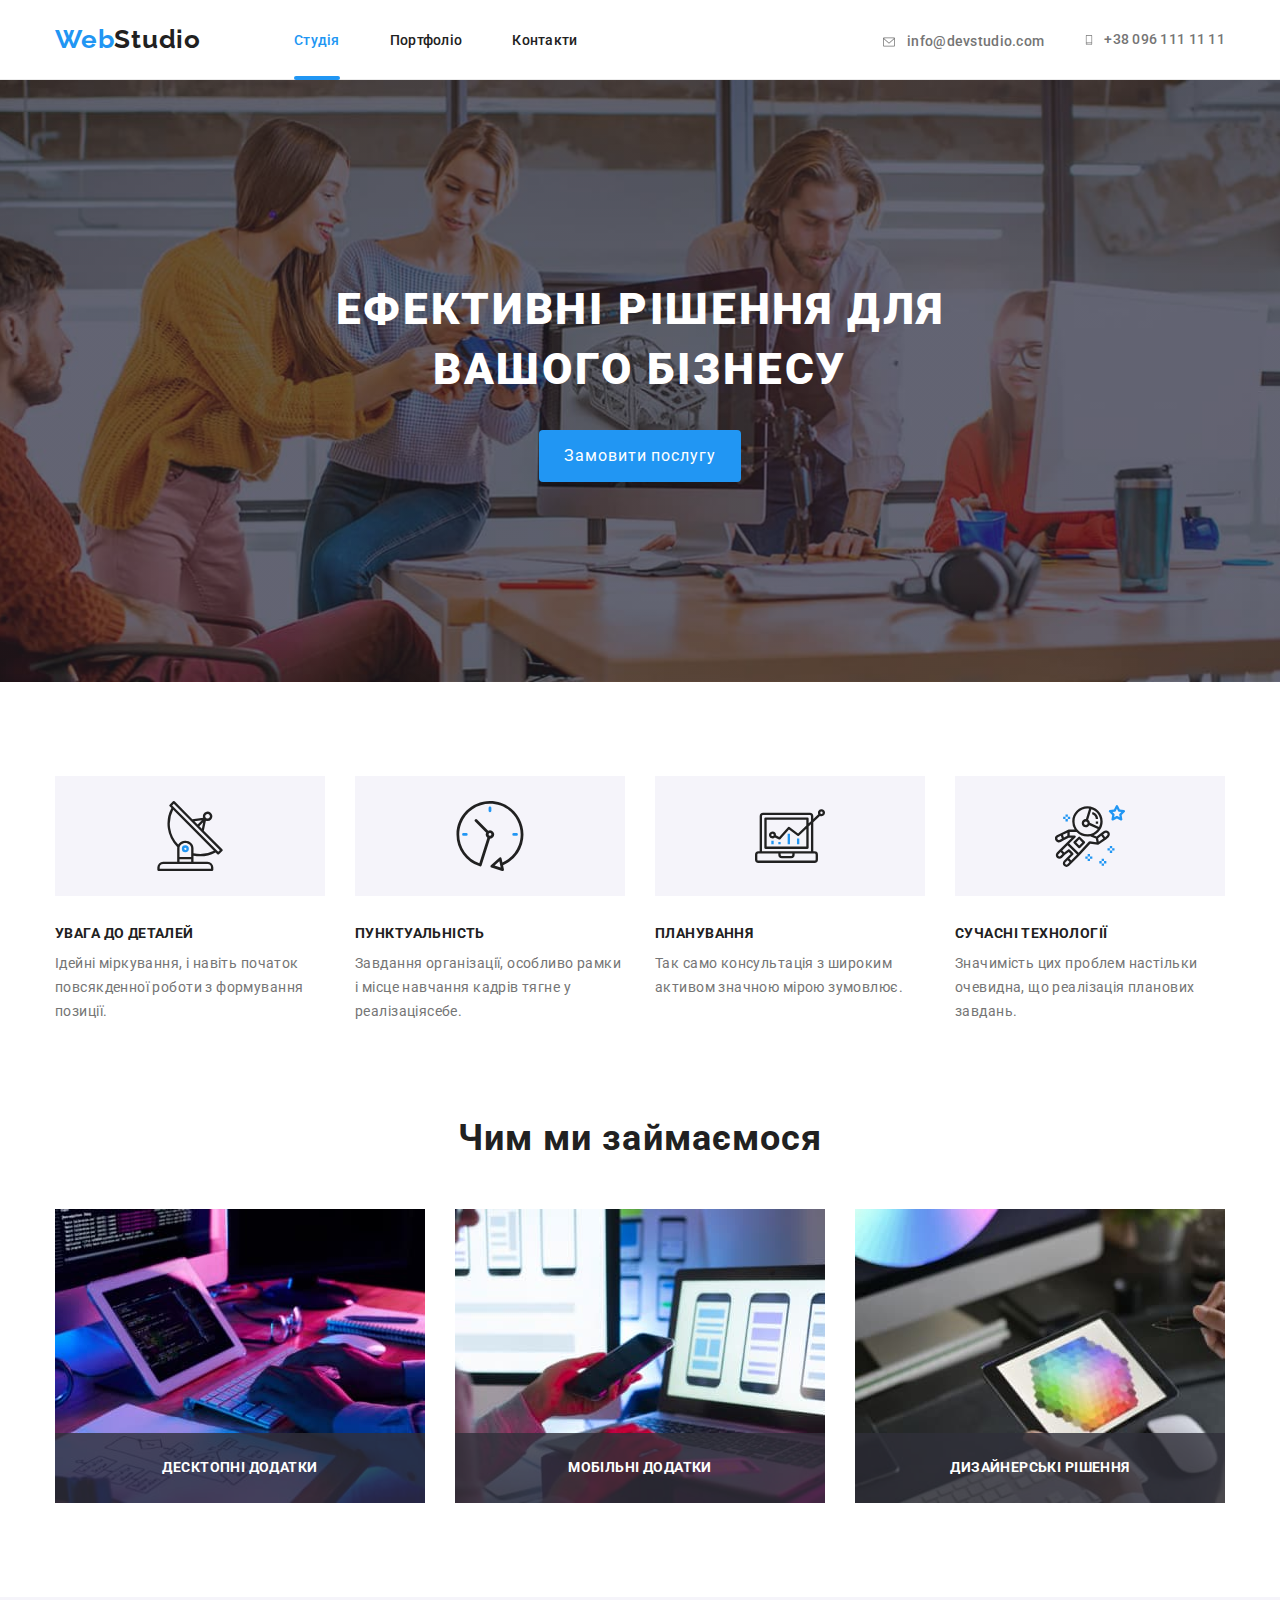
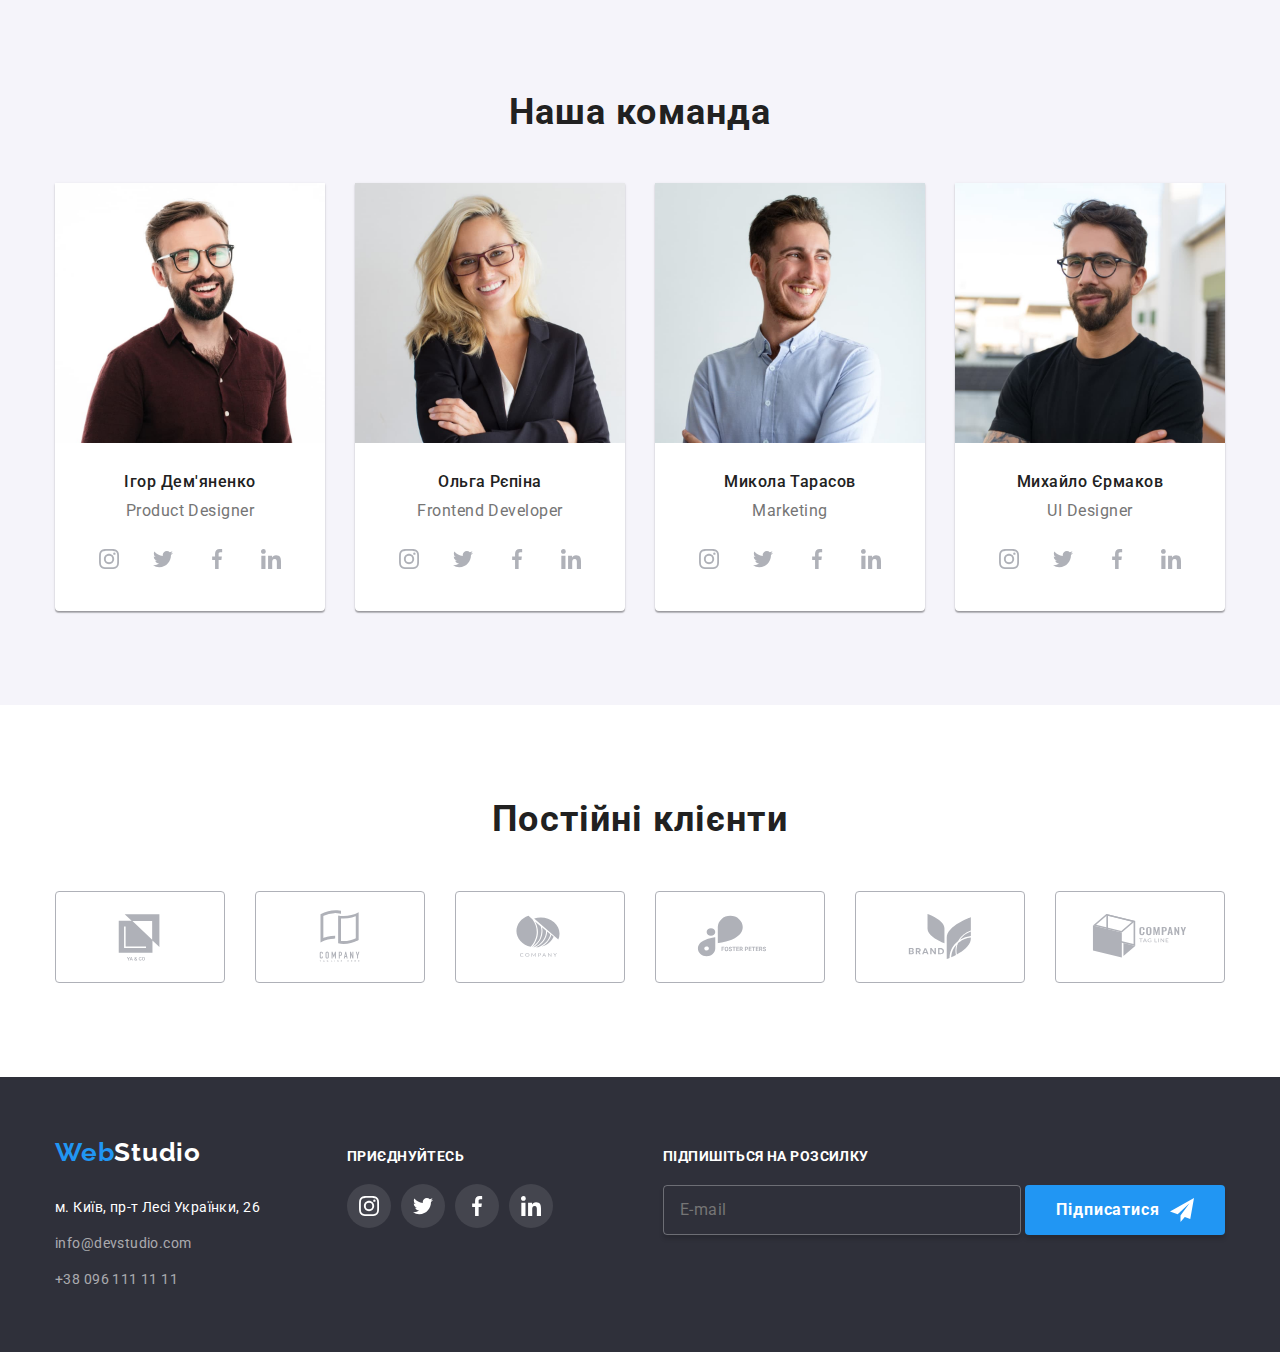
==== commit 3ca5a8ff: "working scss" ====
--- a/index.html
+++ b/index.html
@@ -135,7 +135,7 @@
                 width="370"
               />
               <div class="work__description">
-                <p class="text__description">Десктопні додатки</p>
+                <p class="work__text-description">Десктопні додатки</p>
               </div>
               </div>
             </li>
@@ -147,7 +147,7 @@
                 width="370"
               />
               <div class="work__description">
-                <p class="text__description">Мобільні додатки</p>
+                <p class="work__text-description">Мобільні додатки</p>
               </div>
               </div>
             </li>
@@ -159,7 +159,7 @@
                 width="370"
               />
               <div class="work__description">
-                <p class="text__description">Дизайнерські рішення</p>
+                <p class="work__text-description">Дизайнерські рішення</p>
               </div>
               </div>
             </li>
@@ -178,39 +178,39 @@
                 width="270"
               />
               <div class="user-box">
-                <h3 class="user__name">Ігор Дем'яненко</h3>
-                <p class="user__profession">Product Designer</p>
-                <ul class="user__list">
-                  <li class="user__item">
-                    <a href="" class="user__link">
-                      <svg class="user__icon">
+                <h3 class="user-box__name">Ігор Дем'яненко</h3>
+                <p class="user-box__profession">Product Designer</p>
+                <ul class="user-box__list">
+                  <li class="user-box__item">
+                    <a href="" class="user-box__link">
+                      <svg class="user-box__icon">
                         <use
                           href="./images/symbol-defs.svg#icon-user-url-link1"
                         ></use>
                       </svg>
                     </a>
                   </li>
-                  <li class="user__item">
-                    <a href="" class="user__link">
-                      <svg class="user__icon">
+                  <li class="user-box__item">
+                    <a href="" class="user-box__link">
+                      <svg class="user-box__icon">
                         <use
                           href="./images/symbol-defs.svg#icon-user-url-link2"
                         ></use>
                       </svg>
                     </a>
                   </li>
-                  <li class="user__item">
-                    <a href="" class="user__link">
-                      <svg class="user__icon">
+                  <li class="user-box__item">
+                    <a href="" class="user-box__link">
+                      <svg class="user-box__icon">
                         <use
                           href="./images/symbol-defs.svg#icon-user-url-link3"
                         ></use>
                       </svg>
                     </a>
                   </li>
-                  <li class="user__item">
-                    <a href="" class="user__link">
-                      <svg class="user__icon">
+                  <li class="user-box__item">
+                    <a href="" class="user-box__link">
+                      <svg class="user-box__icon">
                         <use
                           href="./images/symbol-defs.svg#icon-user-url-link4"
                         ></use>
@@ -227,39 +227,39 @@
                 width="270"
               />
               <div class="user-box">
-                <h3 class="user__name">Ольга Рєпіна</h3>
-                <p class="user__profession">Frontend Developer</p>
-                <ul class="user__list">
-                  <li class="user__item">
-                    <a href="" class="user__link">
-                      <svg class="user__icon">
+                <h3 class="user-box__name">Ольга Рєпіна</h3>
+                <p class="user-box__profession">Frontend Developer</p>
+                <ul class="user-box__list">
+                  <li class="user-box__item">
+                    <a href="" class="user-box__link">
+                      <svg class="user-box__icon">
                         <use
                           href="./images/symbol-defs.svg#icon-user-url-link1"
                         ></use>
                       </svg>
                     </a>
                   </li>
-                  <li class="user__item">
-                    <a href="" class="user__link">
-                      <svg class="user__icon">
+                  <li class="user-box__item">
+                    <a href="" class="user-box__link">
+                      <svg class="user-box__icon">
                         <use
                           href="./images/symbol-defs.svg#icon-user-url-link2"
                         ></use>
                       </svg>
                     </a>
                   </li>
-                  <li class="user__item">
-                    <a href="" class="user__link">
-                      <svg class="user__icon">
+                  <li class="user-box__item">
+                    <a href="" class="user-box__link">
+                      <svg class="user-box__icon">
                         <use
                           href="./images/symbol-defs.svg#icon-user-url-link3"
                         ></use>
                       </svg>
                     </a>
                   </li>
-                  <li class="user__item">
-                    <a href="" class="user__link">
-                      <svg class="user__icon">
+                  <li class="user-box__item">
+                    <a href="" class="user-box__link">
+                      <svg class="user-box__icon">
                         <use
                           href="./images/symbol-defs.svg#icon-user-url-link4"
                         ></use>
@@ -276,39 +276,39 @@
                 width="270"
               />
               <div class="user-box">
-                <h3 class="user__name">Микола Тарасов</h3>
-                <p class="user__profession">Marketing</p>
-                <ul class="user__list">
-                  <li class="user__item">
-                    <a href="" class="user__link">
-                      <svg class="user__icon">
+                <h3 class="user-box__name">Микола Тарасов</h3>
+                <p class="user-box__profession">Marketing</p>
+                <ul class="user-box__list">
+                  <li class="user-box__item">
+                    <a href="" class="user-box__link">
+                      <svg class="user-box__icon">
                         <use
                           href="./images/symbol-defs.svg#icon-user-url-link1"
                         ></use>
                       </svg>
                     </a>
                   </li>
-                  <li class="user__item">
-                    <a href="" class="user__link">
-                      <svg class="user__icon">
+                  <li class="user-box__item">
+                    <a href="" class="user-box__link">
+                      <svg class="user-box__icon">
                         <use
                           href="./images/symbol-defs.svg#icon-user-url-link2"
                         ></use>
                       </svg>
                     </a>
                   </li>
-                  <li class="user__item">
-                    <a href="" class="user__link">
-                      <svg class="user__icon">
+                  <li class="user-box__item">
+                    <a href="" class="user-box__link">
+                      <svg class="user-box__icon">
                         <use
                           href="./images/symbol-defs.svg#icon-user-url-link3"
                         ></use>
                       </svg>
                     </a>
                   </li>
-                  <li class="user__item">
-                    <a href="" class="user__link">
-                      <svg class="user__icon">
+                  <li class="user-box__item">
+                    <a href="" class="user-box__link">
+                      <svg class="user-box__icon">
                         <use
                           href="./images/symbol-defs.svg#icon-user-url-link4"
                         ></use>
@@ -325,39 +325,39 @@
                 width="270"
               />
               <div class="user-box">
-                <h3 class="user__name">Михайло Єрмаков</h3>
-                <p class="user__profession">UI Designer</p>
-                <ul class="user__list">
-                  <li class="user__item">
-                    <a href="" class="user__link">
-                      <svg class="user__icon">
+                <h3 class="user-box__name">Михайло Єрмаков</h3>
+                <p class="user-box__profession">UI Designer</p>
+                <ul class="user-box__list">
+                  <li class="user-box__item">
+                    <a href="" class="user-box__link">
+                      <svg class="user-box__icon">
                         <use
                           href="./images/symbol-defs.svg#icon-user-url-link1"
                         ></use>
                       </svg>
                     </a>
                   </li>
-                  <li class="user__item">
-                    <a href="" class="user__link">
-                      <svg class="user__icon">
+                  <li class="user-box__item">
+                    <a href="" class="user-box__link">
+                      <svg class="user-box__icon">
                         <use
                           href="./images/symbol-defs.svg#icon-user-url-link2"
                         ></use>
                       </svg>
                     </a>
                   </li>
-                  <li class="user__item">
-                    <a href="" class="user__link">
-                      <svg class="user__icon">
+                  <li class="user-box__item">
+                    <a href="" class="user-box__link">
+                      <svg class="user-box__icon">
                         <use
                           href="./images/symbol-defs.svg#icon-user-url-link3"
                         ></use>
                       </svg>
                     </a>
                   </li>
-                  <li class="user__item">
-                    <a href="" class="user__link">
-                      <svg class="user__icon">
+                  <li class="user-box__item">
+                    <a href="" class="user-box__link">
+                      <svg class="user-box__icon">
                         <use
                           href="./images/symbol-defs.svg#icon-user-url-link4"
                         ></use>
@@ -488,7 +488,7 @@
         <div class="subcribe-box"> 
           <p class="subcribe-box__title">Підпишіться на розсилку</p>
           <form name="subcribe-box__form">
-              <input type="email" class="form-input" name="email" placeholder="E-mail" />
+              <input type="email" class="subcribe-box__input" name="email" placeholder="E-mail" />
             <button type="submit" class="subcribe-box__button">
               Підписатися
               <svg class="subcribe-box__icon" width="24" height="24">
--- a/css/styles.css
+++ b/css/styles.css
@@ -337,6 +337,64 @@
     display: none;
 }
 
+.features__list  {
+    padding-left: 0;
+    display: flex;
+    color: var(--primary-text-color);
+}
+
+.features__item {
+    margin-right: 30px;
+    width: 270px;
+    fill: var(--secondary-text-color);
+}
+
+.features__item:last-child {
+    margin-right: 0px;
+}
+
+.features__box {
+    display: flex;
+    width: 270px;
+    height: 120px;
+    margin-bottom: 30px;
+
+    align-items: center;
+    justify-content: center;
+    flex-direction: column;
+    
+    background-color: var(--background-color-user);
+}
+
+.button-icon {
+    width: 20px;
+    height: 20px;
+    fill: currentColor;
+}
+
+.features__title {
+    margin-top: 0;
+    margin-bottom: 10px;
+    font-weight: 700;
+    font-size: 14px;
+    line-height: 1.14;
+    letter-spacing: 0.03em;
+    text-transform: uppercase;
+    color: var(--primary-text-color)
+}
+
+.features__text {
+    margin-top: 0;
+    margin-bottom: 0;
+    font-weight: 400;
+    font-size: 14px;
+    line-height: 1.71;
+    letter-spacing: 0.03em;
+    color: var(--secondary-text-color);
+}
+
+/* Works*/
+
 .work__title {
     margin-top: 0;
     margin-bottom: 50px;
@@ -348,64 +406,6 @@
     color: var(--primary-text-color)
 }
 
-.features__list  {
-    padding-left: 0;
-    display: flex;
-    color: var(--primary-text-color);
-}
-
-.features__item {
-    margin-right: 30px;
-    width: 270px;
-    fill: var(--secondary-text-color);
-}
-
-.features__item:last-child {
-    margin-right: 0px;
-}
-
-.features__box {
-    display: flex;
-    width: 270px;
-    height: 120px;
-    margin-bottom: 30px;
-
-    align-items: center;
-    justify-content: center;
-    flex-direction: column;
-    
-    background-color: var(--background-color-user);
-}
-
-.button-icon {
-    width: 20px;
-    height: 20px;
-    fill: currentColor;
-}
-
-.features__title {
-    margin-top: 0;
-    margin-bottom: 10px;
-    font-weight: 700;
-    font-size: 14px;
-    line-height: 1.14;
-    letter-spacing: 0.03em;
-    text-transform: uppercase;
-    color: var(--primary-text-color)
-}
-
-.features__text {
-    margin-top: 0;
-    margin-bottom: 0;
-    font-weight: 400;
-    font-size: 14px;
-    line-height: 1.71;
-    letter-spacing: 0.03em;
-    color: var(--secondary-text-color);
-}
-
-/* Works*/
-
 .work__list {
     display: flex;
     flex-wrap: wrap;
@@ -437,7 +437,7 @@
     background-color: rgba(47, 48, 58, 0.8);
 }
 
-.text__description {
+.work__text-description {
     font-weight: 700;
     font-style: normal;
     font-size: 14px;
@@ -519,13 +519,13 @@
     padding-right: 25px;
 }
 
-.user__list {
+.user-box__list {
     display: flex;
     justify-content: center;
     padding-left: 0;
 }
 
-.user__link {
+.user-box__link {
     display: flex;
     justify-content: center;
     align-items: center;
@@ -539,15 +539,15 @@
     transition-timing-function: cubic-bezier(0.4, 0, 0.2, 1);
 }
 
-.user__item {
+.user-box__item {
     margin-right: 10px;
 }
 
-.user__item:last-child {
+.user-box__item:last-child {
     margin-right: 0;
 }
 
-.user__icon {
+.user-box__icon {
     width: 20px;
     height: 20px;
     fill: var(--border-box-client);
@@ -557,17 +557,17 @@
     transition-timing-function: cubic-bezier(0.4, 0, 0.2, 1);
 }
 
-.user__link:hover .user__icon,
-.user__link:focus .user__icon {
+.user-box__link:hover .user-box__icon,
+.user-box__link:focus .user-box__icon {
     fill: var(--primary-white-color);
 }
 
-.user__link:hover, 
-.user__link:focus {
+.user-box__link:hover, 
+.user-box__link:focus {
     background-color: var(--accent-color);
 }
 
-.user__name {
+.user-box__name {
     margin-top: 0px;
     margin-bottom: 10px;
     font-weight: 500;
@@ -578,7 +578,7 @@
     color: var(--primary-text-color)
 }
 
-.user__profession {
+.user-box__profession {
     padding-bottom: 0;
     margin-top: 0;
     margin-bottom: 16px;
@@ -813,7 +813,7 @@
     align-items: center;
 }
 
-.form-input {
+.subcribe-box__input {
     width: 358px;
     height: 50px;
 
@@ -903,7 +903,7 @@
     position: relative;
 }
 
-.modal-box__field:focus-within > .modal-icon {
+.modal-box__field:focus-within > .modal-box__icon {
     fill: var(--accent-color);
 }
 
@@ -1086,54 +1086,55 @@
 
 /* Portfolio */
 
-.projects-examples {
+.projects {
     text-align: center;
     padding-top: 94px;
     padding-bottom: 94px;
 }
 
-.example-list-title {
+.projects__example-title {
     margin-top: 0;
     margin-bottom: 0;
-}
-
-.example-list {
+    display: none;
+}
+
+.projects__example-list {
     text-align: left;
     display: flex;
     flex-wrap: wrap;
     padding-left: 0;
 }
 
-.filter-list {
+.projects__list {
     display: flex;
     padding-left: 0;
     margin-bottom: 50px;
     justify-content: center
 }
 
-.filter-item {
+.projects__item {
     margin-right: 8px;
 }
 
-.filter-item:last-child {
+.projects__item:last-child {
     margin-right: 0px;
 }
 
-.flex-element {
+.projects__example-item {
     margin-right: 30px;
     margin-bottom: 30px;
     background-color: var(--primary-white-color);
 }
 
-.flex-element:nth-child(3n) {
+.projects__example-item:nth-child(3n) {
     margin-right: 0;
 }
 
-.flex-element:nth-last-child(-n + 3) {
+.projects__example-item:nth-last-child(-n + 3) {
     margin-bottom: 0px;
 }
 
-.flex-a {
+.projects__example-link {
     display: inline-block;
     fill: var(--border-box-client);
     width: 370px;
@@ -1145,18 +1146,18 @@
     transition-timing-function: cubic-bezier(0.4, 0, 0.2, 1);
 }
 
-.flex-a:hover .example-description,
-.flex-a:focus .example-description {
+.projects__example-link:hover .projects__example-description,
+.projects__example-link:focus .projects__example-description {
     transform: translateY(0);
 }
 
-.flex-a:hover,
-.flex-a:focus {
+.projects__example-link:hover,
+.projects__example-link:focus {
     border: 1px solid var(--border-box-primary);
     box-shadow: 1px 4px 6px 0px rgba(0, 0, 0, 0.16), 0px 4px 4px 0px rgba(0, 0, 0, 0.06), 0px 1px 1px 0px rgba(0, 0, 0, 0.12);
 }
 
-.filter-button {
+.projects__button {
     border-radius: 4px;
     padding: 6px 22px;
     text-align: center;
@@ -1175,25 +1176,25 @@
     transition-timing-function: cubic-bezier(0.4, 0, 0.2, 1);
 }
 
-.filter-button:hover,
-.filter-button:focus {
+.projects__button:hover,
+.projects__button:focus {
     color: var(--primary-white-color);
     background-color: var(--accent-color);
     box-shadow: 0px 2px 2px 0px rgba(0, 0, 0, 0.12), 0px 1px 2px 0px rgba(0, 0, 0, 0.08), 0px 3px 1px 0px rgba(0, 0, 0, 0.10);
 }
 
-.info-block {
+.projects__info-box {
     padding-top: 20px;
     padding-bottom: 20px;
     padding-left: 24px;
     padding-right: 24px;
 }
-.exmpl-thumb {
+.projects__example-thumb {
     position: relative;
     overflow: hidden;
 }
 
-.example-description {
+.projects__example-description {
     display: flex;
     position: absolute;
     top: 0;
@@ -1213,7 +1214,7 @@
     transition-timing-function: cubic-bezier(0.4, 0, 0.2, 1);
 }
 
-.example-text {
+.projects__example-text {
     margin: 0;
     font-size: 18px;
     font-style: normal;
@@ -1223,7 +1224,7 @@
     color: var(--primary-white-color);
 }
 
-.example-title {
+.projects__info-title {
     margin-top: 0;
     margin-bottom: 4px;
     font-style: normal;
@@ -1234,7 +1235,7 @@
     color: var(--primary-text-color)
 }
 
-.example-object {
+.projects__info-object {
     margin-top: 0;
     margin-bottom: 0;
     font-style: normal;
@@ -1258,9 +1259,11 @@
     margin-bottom: 0px;
 }
 
-.projects-title {
+.projects__title {
     margin-top: 0;
     margin-bottom: 0;
+
+    display: none;
 }
 
 /* backdrop */
--- a/css/main.css
+++ b/css/main.css
@@ -1 +1,695 @@
-/*# sourceMappingURL=main.css.map */+:root {
+  --primary-text-color:#212121;
+  --secondary-text-color: #757575;
+  --accent-color: #2196F3;
+  --primary-white-color: #ffffff;
+  --background-color: #2F303A;
+  --background-color-user: #F5F4FA;
+  --border-box-primary: #EEEEEE;
+  --border-box-secondary: #ECECEC;
+  --border-box-client: #AFB1B8;
+  --url-link-hover: #2196F3;
+  --body-font: "Roboto",
+      sans-serif;
+  --logo-font: "Raleway",
+      sans-serif;
+}
+
+html {
+  -webkit-box-sizing: border-box;
+          box-sizing: border-box;
+}
+
+*,
+*::before,
+*::after {
+  -webkit-box-sizing: inherit;
+          box-sizing: inherit;
+}
+
+body {
+  font-family: var(--body-font);
+  font-style: normal;
+  color: var(--primary-text-color);
+  cursor: pointer;
+}
+
+.flex-container {
+  display: -webkit-box;
+  display: -ms-flexbox;
+  display: flex;
+  -webkit-box-align: baseline;
+      -ms-flex-align: baseline;
+          align-items: baseline;
+}
+
+.container {
+  margin-left: auto;
+  margin-right: auto;
+  width: 1200px;
+  padding-left: 15px;
+  padding-right: 15px;
+}
+
+ul {
+  margin-top: 0;
+  margin-bottom: 0;
+  list-style: none;
+}
+
+button {
+  border-radius: 4px;
+  padding: 10px 24px;
+  text-align: center;
+  font-size: 16px;
+  line-height: 1.88;
+  letter-spacing: 0.06em;
+  color: var(--primary-white-color);
+  background-color: var(--accent-color);
+  border: 1px solid transparent;
+}
+
+.section {
+  padding-top: 94px;
+  padding-bottom: 94px;
+}
+
+.page-header {
+  height: 80px;
+  font-weight: 500;
+  font-size: 14px;
+  line-height: 1.14;
+  letter-spacing: 0.02em;
+  background-color: var(--primary-white-color);
+  border-bottom: 1px solid var(--border-box-secondary);
+}
+
+.site-nav {
+  display: -webkit-box;
+  display: -ms-flexbox;
+  display: flex;
+  -webkit-box-align: center;
+      -ms-flex-align: center;
+          align-items: center;
+}
+.site-nav__accent {
+  color: var(--accent-color);
+}
+.site-nav__list {
+  padding-left: 0;
+  padding-right: 0;
+  display: -webkit-box;
+  display: -ms-flexbox;
+  display: flex;
+  font-style: normal;
+  font-weight: 500;
+  font-size: 14px;
+  line-height: 16px;
+  text-decoration: none;
+  letter-spacing: 0.02em;
+  color: var(--primary-white-color);
+}
+.site-nav__item {
+  margin-right: 50px;
+  position: relative;
+}
+.site-nav__item:last-child {
+  margin-right: 0;
+}
+.site-nav__link {
+  display: block;
+  padding-top: 32px;
+  padding-bottom: 32px;
+  font-style: normal;
+  font-weight: 500;
+  font-size: 14px;
+  line-height: 16px;
+  text-decoration: none;
+  letter-spacing: 0.02em;
+  color: var(--primary-text-color);
+  -webkit-transition-property: color;
+  transition-property: color;
+  -webkit-transition-duration: 250ms;
+          transition-duration: 250ms;
+  -webkit-transition-timing-function: cubic-bezier(0.4, 0, 0.2, 1);
+          transition-timing-function: cubic-bezier(0.4, 0, 0.2, 1);
+}
+.site-nav__link {
+  position: relative;
+}
+.site-nav__link::after {
+  content: "";
+  display: block;
+  position: absolute;
+  left: 0;
+  bottom: 0;
+  width: 100%;
+  height: 4px;
+  background-color: var(--accent-color);
+  border-radius: 2px;
+  opacity: 0;
+  -webkit-transition: opacity 250ms cubic-bezier(0.4, 0, 0.2, 1);
+  transition: opacity 250ms cubic-bezier(0.4, 0, 0.2, 1);
+}
+.site-nav__link--current::after {
+  opacity: 1;
+}
+.site-nav__list .site-nav__link:hover, .site-nav__list .site-nav__link:focus {
+  color: var(--accent-color);
+}
+.site-nav__list .site-nav__link .site-nav__link--current {
+  color: var(--accent-color);
+}
+
+.site-nav__logo {
+  padding-top: 24px;
+  padding-bottom: 25px;
+  margin-right: 93px;
+  font-family: var(--logo-font);
+  font-style: normal;
+  font-weight: 700;
+  font-size: 26px;
+  line-height: 1.19;
+  text-decoration: none;
+  letter-spacing: 0.03em;
+  color: var(--primary-text-color);
+  -webkit-transition-property: color;
+  transition-property: color;
+  -webkit-transition-duration: 250ms;
+          transition-duration: 250ms;
+  -webkit-transition-timing-function: cubic-bezier(0.4, 0, 0.2, 1);
+          transition-timing-function: cubic-bezier(0.4, 0, 0.2, 1);
+}
+.site-nav__logo:hover {
+  color: var(--accent-color);
+}
+
+.contacts-list {
+  padding-top: 32px;
+  padding-bottom: 32px;
+  padding-left: 0;
+  display: -webkit-box;
+  display: -ms-flexbox;
+  display: flex;
+  -webkit-box-align: baseline;
+      -ms-flex-align: baseline;
+          align-items: baseline;
+  margin-left: auto;
+}
+.contacts-list__item + .contacts-list__item {
+  margin-left: 40px;
+}
+.contacts-list__item {
+  -webkit-box-align: center;
+      -ms-flex-align: center;
+          align-items: center;
+}
+.contacts-list__link:hover .contacts-list__email, .contacts-list__link:focus .contacts-list__email {
+  fill: var(--accent-color);
+}
+.contacts-list__link:hover .contacts-list__phone, .contacts-list__link:focus .contacts-list__phone {
+  fill: var(--accent-color);
+}
+.contacts-list__email {
+  margin-right: 10px;
+  width: 16px;
+  height: 12px;
+  fill: var(--secondary-text-color);
+  -webkit-transition-property: fill;
+  transition-property: fill;
+  -webkit-transition-duration: 250ms;
+          transition-duration: 250ms;
+  -webkit-transition-timing-function: cubic-bezier(0.4, 0, 0.2, 1);
+          transition-timing-function: cubic-bezier(0.4, 0, 0.2, 1);
+}
+.contacts-list__email:hover {
+  fill: var(--accent-color);
+}
+.contacts-list__phone {
+  margin-right: 10px;
+  width: 10px;
+  height: 16px;
+  fill: var(--secondary-text-color);
+  -webkit-transition-property: fill;
+  transition-property: fill;
+  -webkit-transition-duration: 250ms;
+          transition-duration: 250ms;
+  -webkit-transition-timing-function: cubic-bezier(0.4, 0, 0.2, 1);
+          transition-timing-function: cubic-bezier(0.4, 0, 0.2, 1);
+}
+.contacts-list__phone:hover {
+  fill: var(--accent-color);
+}
+.contacts-list .contacts-list__link {
+  font-style: normal;
+  font-weight: 500;
+  font-size: 14px;
+  line-height: 1.14;
+  text-decoration: none;
+  letter-spacing: 0.02em;
+  color: var(--secondary-text-color);
+  display: -webkit-box;
+  display: -ms-flexbox;
+  display: flex;
+  -webkit-box-align: center;
+      -ms-flex-align: center;
+          align-items: center;
+  -webkit-transition-property: color;
+  transition-property: color;
+  -webkit-transition-duration: 250ms;
+          transition-duration: 250ms;
+  -webkit-transition-timing-function: cubic-bezier(0.4, 0, 0.2, 1);
+          transition-timing-function: cubic-bezier(0.4, 0, 0.2, 1);
+}
+.contacts-list__item .contacts-list__link:hover, .contacts-list__item .contacts-list__link:focus {
+  color: var(--accent-color);
+}
+
+.hero {
+  padding-top: 200px;
+  padding-bottom: 200px;
+  text-align: center;
+  background-color: var(--background-color);
+  max-width: 1600px;
+  min-height: 600px;
+  margin-left: auto;
+  margin-right: auto;
+  background-image: -webkit-gradient(linear, left top, right top, from(rgba(47, 48, 58, 0.4)), to(rgba(47, 48, 58, 0.4))), url(../images/hero-image.jpg);
+  background-image: linear-gradient(to right, rgba(47, 48, 58, 0.4), rgba(47, 48, 58, 0.4)), url(../images/hero-image.jpg);
+  background-size: cover;
+  background-position: center;
+}
+.hero__title {
+  margin-top: 0;
+  margin-bottom: 30px;
+  margin-left: auto;
+  margin-right: auto;
+  text-align: center;
+  width: 696px;
+  font-weight: 900;
+  font-size: 44px;
+  line-height: 1.36;
+  letter-spacing: 0.06em;
+  text-transform: uppercase;
+  color: var(--primary-white-color);
+}
+.hero__button {
+  border-radius: 4px;
+  padding: 10px 24px;
+  text-align: center;
+  font-size: 16px;
+  line-height: 1.88;
+  letter-spacing: 0.06em;
+  color: var(--primary-white-color);
+  background-color: var(--accent-color);
+  border: 1px solid transparent;
+}
+
+.features {
+  padding-top: 94px;
+  padding-bottom: 94px;
+}
+.features__set {
+  margin-top: 0;
+  margin-bottom: 0;
+  font-weight: 700;
+  font-size: 36px;
+  line-height: 1.16;
+  text-align: center;
+  letter-spacing: 0.03em;
+  color: var(--primary-text-color);
+  display: none;
+}
+.features__list {
+  padding-left: 0;
+  display: -webkit-box;
+  display: -ms-flexbox;
+  display: flex;
+  color: var(--primary-text-color);
+}
+.features__item {
+  margin-right: 30px;
+  width: 270px;
+  fill: var(--secondary-text-color);
+}
+.features__item:last-child {
+  margin-right: 0px;
+}
+.features__box {
+  display: -webkit-box;
+  display: -ms-flexbox;
+  display: flex;
+  width: 270px;
+  height: 120px;
+  margin-bottom: 30px;
+  -webkit-box-align: center;
+      -ms-flex-align: center;
+          align-items: center;
+  -webkit-box-pack: center;
+      -ms-flex-pack: center;
+          justify-content: center;
+  -webkit-box-orient: vertical;
+  -webkit-box-direction: normal;
+      -ms-flex-direction: column;
+          flex-direction: column;
+  background-color: var(--background-color-user);
+}
+.features__title {
+  margin-top: 0;
+  margin-bottom: 10px;
+  font-weight: 700;
+  font-size: 14px;
+  line-height: 1.14;
+  letter-spacing: 0.03em;
+  text-transform: uppercase;
+  color: var(--primary-text-color);
+}
+.features__text {
+  margin-top: 0;
+  margin-bottom: 0;
+  font-weight: 400;
+  font-size: 14px;
+  line-height: 1.71;
+  letter-spacing: 0.03em;
+  color: var(--secondary-text-color);
+}
+
+.work {
+  padding-top: 0;
+  padding-bottom: 94px;
+}
+.work__title {
+  margin-top: 0;
+  margin-bottom: 50px;
+  font-weight: 700;
+  font-size: 36px;
+  line-height: 1.16;
+  text-align: center;
+  letter-spacing: 0.03em;
+  color: var(--primary-text-color);
+}
+.work__list {
+  display: -webkit-box;
+  display: -ms-flexbox;
+  display: flex;
+  -ms-flex-wrap: wrap;
+      flex-wrap: wrap;
+  padding-left: 0;
+}
+.work__item {
+  margin-right: 30px;
+}
+.work__item:last-child {
+  margin-right: 0px;
+}
+.work__thumb {
+  position: relative;
+}
+.work__description {
+  display: -webkit-box;
+  display: -ms-flexbox;
+  display: flex;
+  position: absolute;
+  bottom: 0;
+  left: 0;
+  width: 100%;
+  min-height: 70px;
+  -webkit-box-align: center;
+      -ms-flex-align: center;
+          align-items: center;
+  -webkit-box-pack: center;
+      -ms-flex-pack: center;
+          justify-content: center;
+  background-color: rgba(47, 48, 58, 0.8);
+}
+.work__text-description {
+  font-weight: 700;
+  font-style: normal;
+  font-size: 14px;
+  line-height: 1.14;
+  text-align: center;
+  letter-spacing: 0.42px;
+  text-transform: uppercase;
+  color: var(--primary-white-color);
+}
+
+.team {
+  margin-top: 0;
+  margin-bottom: 0;
+  padding-top: 94px;
+  padding-bottom: 94px;
+  background-color: var(--background-color-user);
+}
+.team__title {
+  color: #212121;
+  text-align: center;
+  font-family: Roboto;
+  font-size: 36px;
+  font-style: normal;
+  font-weight: 700;
+  line-height: normal;
+  letter-spacing: 1.08px;
+  margin-top: 0;
+  margin-bottom: 50px;
+}
+.team__list {
+  padding-left: 0;
+  display: -webkit-box;
+  display: -ms-flexbox;
+  display: flex;
+  -ms-flex-wrap: wrap;
+      flex-wrap: wrap;
+}
+.team__item {
+  background-color: var(--primary-white-color);
+  -webkit-box-shadow: 0px 1px 3px rgba(0, 0, 0, 0.12), 0px 1px 1px rgba(0, 0, 0, 0.14), 0px 2px 1px rgba(0, 0, 0, 0.2);
+          box-shadow: 0px 1px 3px rgba(0, 0, 0, 0.12), 0px 1px 1px rgba(0, 0, 0, 0.14), 0px 2px 1px rgba(0, 0, 0, 0.2);
+  border-radius: 0px 0px 4px 4px;
+  margin-right: 30px;
+  min-height: 428px;
+}
+.team__item:last-child {
+  margin-right: 0px;
+}
+
+.user-box {
+  padding-left: 0px;
+  padding-top: 30px;
+  padding-bottom: 30px;
+}
+.user-box__list {
+  display: -webkit-box;
+  display: -ms-flexbox;
+  display: flex;
+  -webkit-box-pack: center;
+      -ms-flex-pack: center;
+          justify-content: center;
+  padding-left: 0;
+}
+.user-box__link {
+  display: -webkit-box;
+  display: -ms-flexbox;
+  display: flex;
+  -webkit-box-pack: center;
+      -ms-flex-pack: center;
+          justify-content: center;
+  -webkit-box-align: center;
+      -ms-flex-align: center;
+          align-items: center;
+  width: 44px;
+  height: 44px;
+  border-radius: 50%;
+  background: rgba(255, 255, 255, 0.1);
+  -webkit-transition-property: background-color;
+  transition-property: background-color;
+  -webkit-transition-duration: 250ms;
+          transition-duration: 250ms;
+  -webkit-transition-timing-function: cubic-bezier(0.4, 0, 0.2, 1);
+          transition-timing-function: cubic-bezier(0.4, 0, 0.2, 1);
+}
+.user-box__item {
+  margin-right: 10px;
+}
+.user-box__item:last-child {
+  margin-right: 0;
+}
+.user-box__icon {
+  width: 20px;
+  height: 20px;
+  fill: var(--border-box-client);
+  -webkit-transition-property: fill;
+  transition-property: fill;
+  -webkit-transition-duration: 250ms;
+          transition-duration: 250ms;
+  -webkit-transition-timing-function: cubic-bezier(0.4, 0, 0.2, 1);
+          transition-timing-function: cubic-bezier(0.4, 0, 0.2, 1);
+}
+.user-box__link:hover .user-box__icon, .user-box__link:focus .user-box__icon {
+  fill: var(--primary-white-color);
+}
+.user-box__link:hover, .user-box__link:focus {
+  background-color: var(--accent-color);
+}
+.user-box__name {
+  margin-top: 0px;
+  margin-bottom: 10px;
+  font-weight: 500;
+  font-size: 16px;
+  line-height: 1.18;
+  text-align: center;
+  letter-spacing: 0.03em;
+  color: var(--primary-text-color);
+}
+.user-box__profession {
+  padding-bottom: 0;
+  margin-top: 0;
+  margin-bottom: 16px;
+  font-weight: 400;
+  font-size: 16px;
+  line-height: 1.18;
+  text-align: center;
+  letter-spacing: 0.03em;
+  color: var(--secondary-text-color);
+}
+
+.clients {
+  padding-top: 94px;
+  padding-bottom: 94px;
+}
+.clients__title {
+  margin-top: 0;
+  margin-bottom: 50px;
+  font-weight: 700;
+  font-size: 36px;
+  line-height: 1.16;
+  text-align: center;
+  letter-spacing: 1.08px;
+  color: var(--primary-text-color);
+}
+.clients__list {
+  padding-left: 0;
+  display: -webkit-box;
+  display: -ms-flexbox;
+  display: flex;
+  -ms-flex-wrap: wrap;
+      flex-wrap: wrap;
+}
+.clients__item {
+  display: -webkit-box;
+  display: -ms-flexbox;
+  display: flex;
+  -webkit-box-pack: center;
+      -ms-flex-pack: center;
+          justify-content: center;
+}
+.clients__item:not(:last-child) {
+  margin-right: 30px;
+}
+.clients__icon {
+  -webkit-box-align: center;
+      -ms-flex-align: center;
+          align-items: center;
+  width: 106px;
+  height: 60px;
+  fill: var(--border-box-client);
+  -webkit-transition-property: fill;
+  transition-property: fill;
+  -webkit-transition-duration: 250ms;
+          transition-duration: 250ms;
+  -webkit-transition-timing-function: cubic-bezier(0.4, 0, 0.2, 1);
+          transition-timing-function: cubic-bezier(0.4, 0, 0.2, 1);
+}
+.clients__link {
+  display: -webkit-box;
+  display: -ms-flexbox;
+  display: flex;
+  -webkit-box-align: center;
+      -ms-flex-align: center;
+          align-items: center;
+  -webkit-box-pack: center;
+      -ms-flex-pack: center;
+          justify-content: center;
+  fill: var(--icon-color);
+  width: 170px;
+  height: 92px;
+  border: 1px solid var(--border-box-client);
+  border-radius: 4px;
+  -webkit-transition-property: border;
+  transition-property: border;
+  -webkit-transition-duration: 250ms;
+          transition-duration: 250ms;
+  -webkit-transition-timing-function: cubic-bezier(0.4, 0, 0.2, 1);
+          transition-timing-function: cubic-bezier(0.4, 0, 0.2, 1);
+}
+.clients__link:hover .clients__icon, .clients__link:focus .clients__icon {
+  fill: var(--accent-color);
+}
+.clients__link:hover, .clients__link:focus {
+  border: 1px solid var(--accent-color);
+}
+
+.footer-contacts {
+  margin-right: auto;
+}
+.footer-contacts__address {
+  font-style: normal;
+  font-weight: 400;
+  font-size: 14px;
+  line-height: 1.71;
+  letter-spacing: 0.03em;
+  color: var(--primary-white-color);
+}
+.footer-contacts__link {
+  font-style: normal;
+  font-weight: 400;
+  font-size: 14px;
+  line-height: 1.71;
+  text-decoration: none;
+  letter-spacing: 0.03em;
+  color: rgba(255, 255, 255, 0.6);
+  -webkit-transition-property: color;
+  transition-property: color;
+  -webkit-transition-duration: 250ms;
+          transition-duration: 250ms;
+  -webkit-transition-timing-function: cubic-bezier(0.4, 0, 0.2, 1);
+          transition-timing-function: cubic-bezier(0.4, 0, 0.2, 1);
+}
+.footer-contacts__link:hover, .footer-contacts__link:focus {
+  color: var(--accent-color);
+}
+.footer-contacts__link > p {
+  margin-top: 0;
+  margin-bottom: 12px;
+}
+.footer-contacts__item {
+  margin-top: 0;
+  margin-bottom: 12px;
+}
+.footer-contacts__item:last-child {
+  margin-bottom: 0px;
+}
+.footer-contacts__accent {
+  color: var(--accent-color);
+}
+
+.footer-contacts__logo {
+  display: inline-block;
+  margin-bottom: 28px;
+  font-family: "Raleway", sans-serif;
+  font-style: normal;
+  font-weight: 700;
+  font-size: 26px;
+  line-height: 1.2;
+  text-decoration: none;
+  letter-spacing: 0.03em;
+  color: var(--primary-white-color);
+  -webkit-transition-property: color;
+  transition-property: color;
+  -webkit-transition-duration: 250ms;
+          transition-duration: 250ms;
+  -webkit-transition-timing-function: cubic-bezier(0.4, 0, 0.2, 1);
+          transition-timing-function: cubic-bezier(0.4, 0, 0.2, 1);
+}
+.footer-contacts__logo:hover {
+  color: var(--accent-color);
+}/*# sourceMappingURL=main.css.map */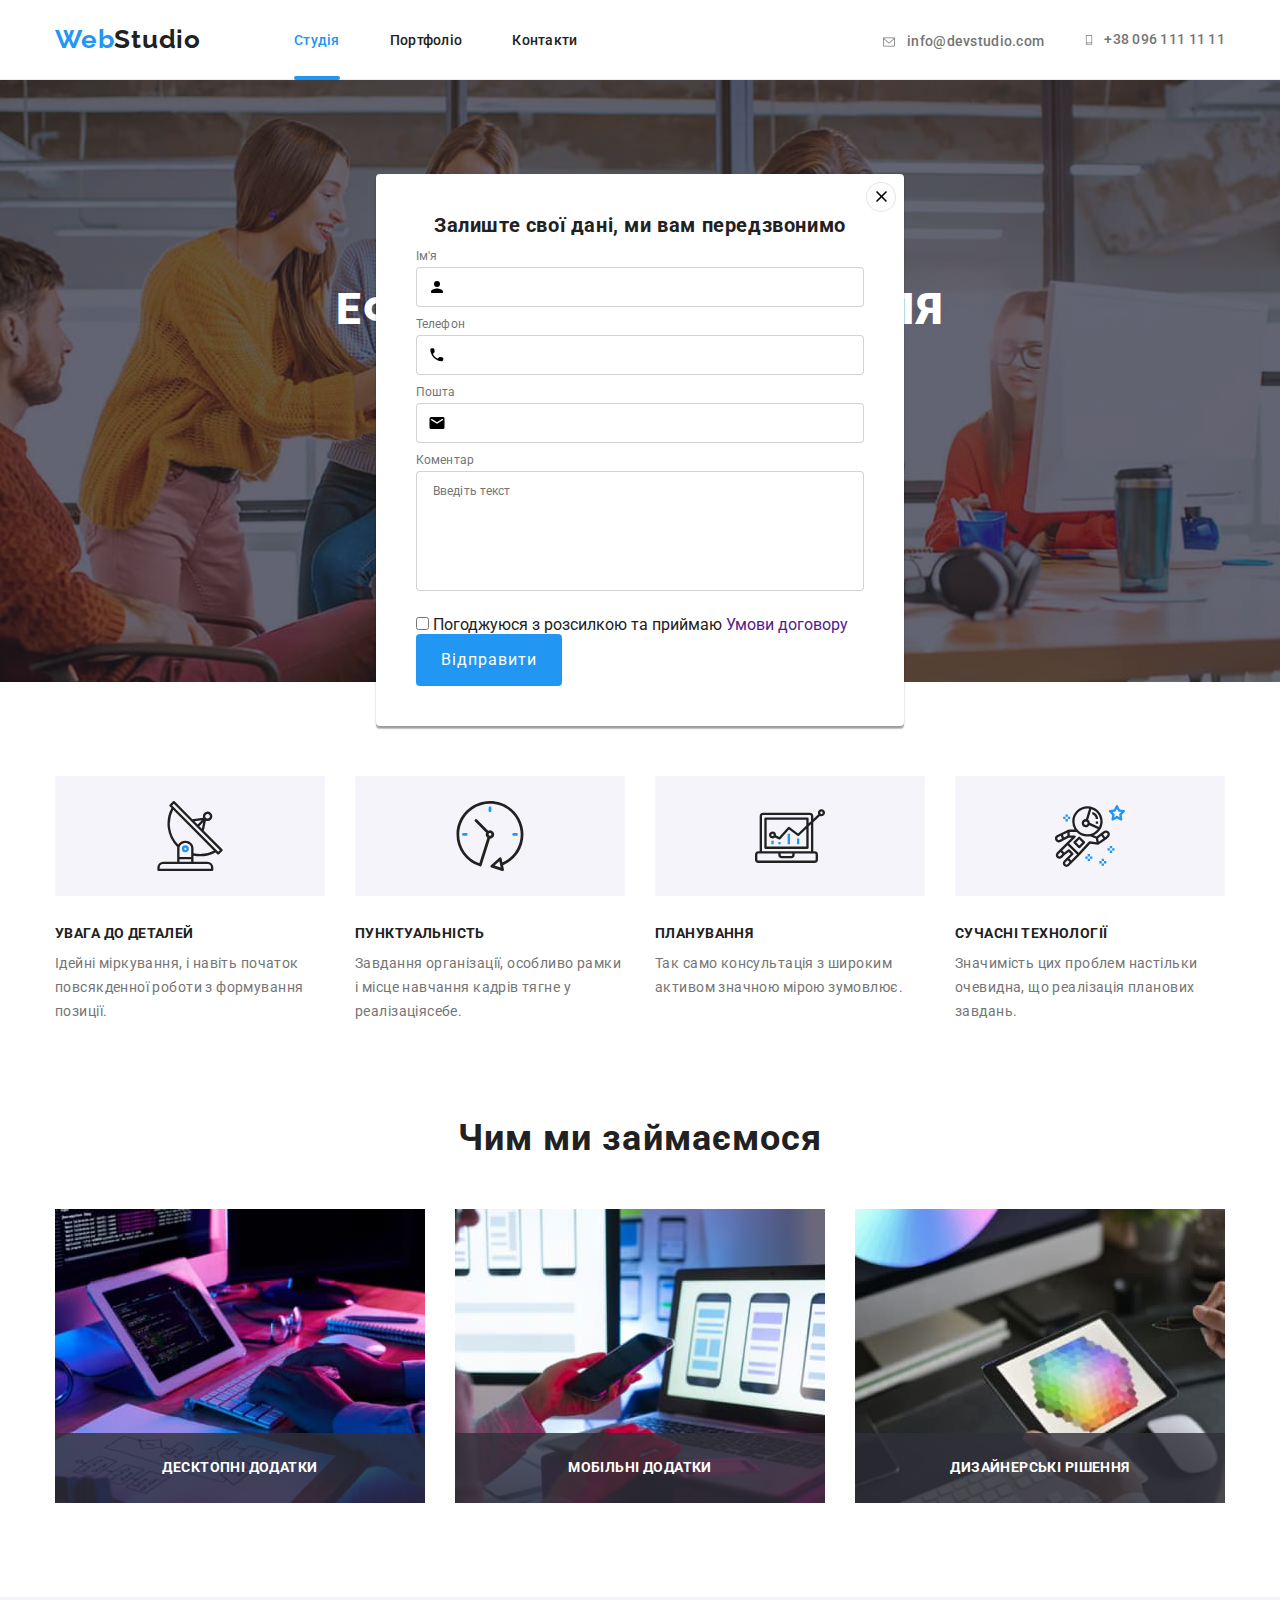
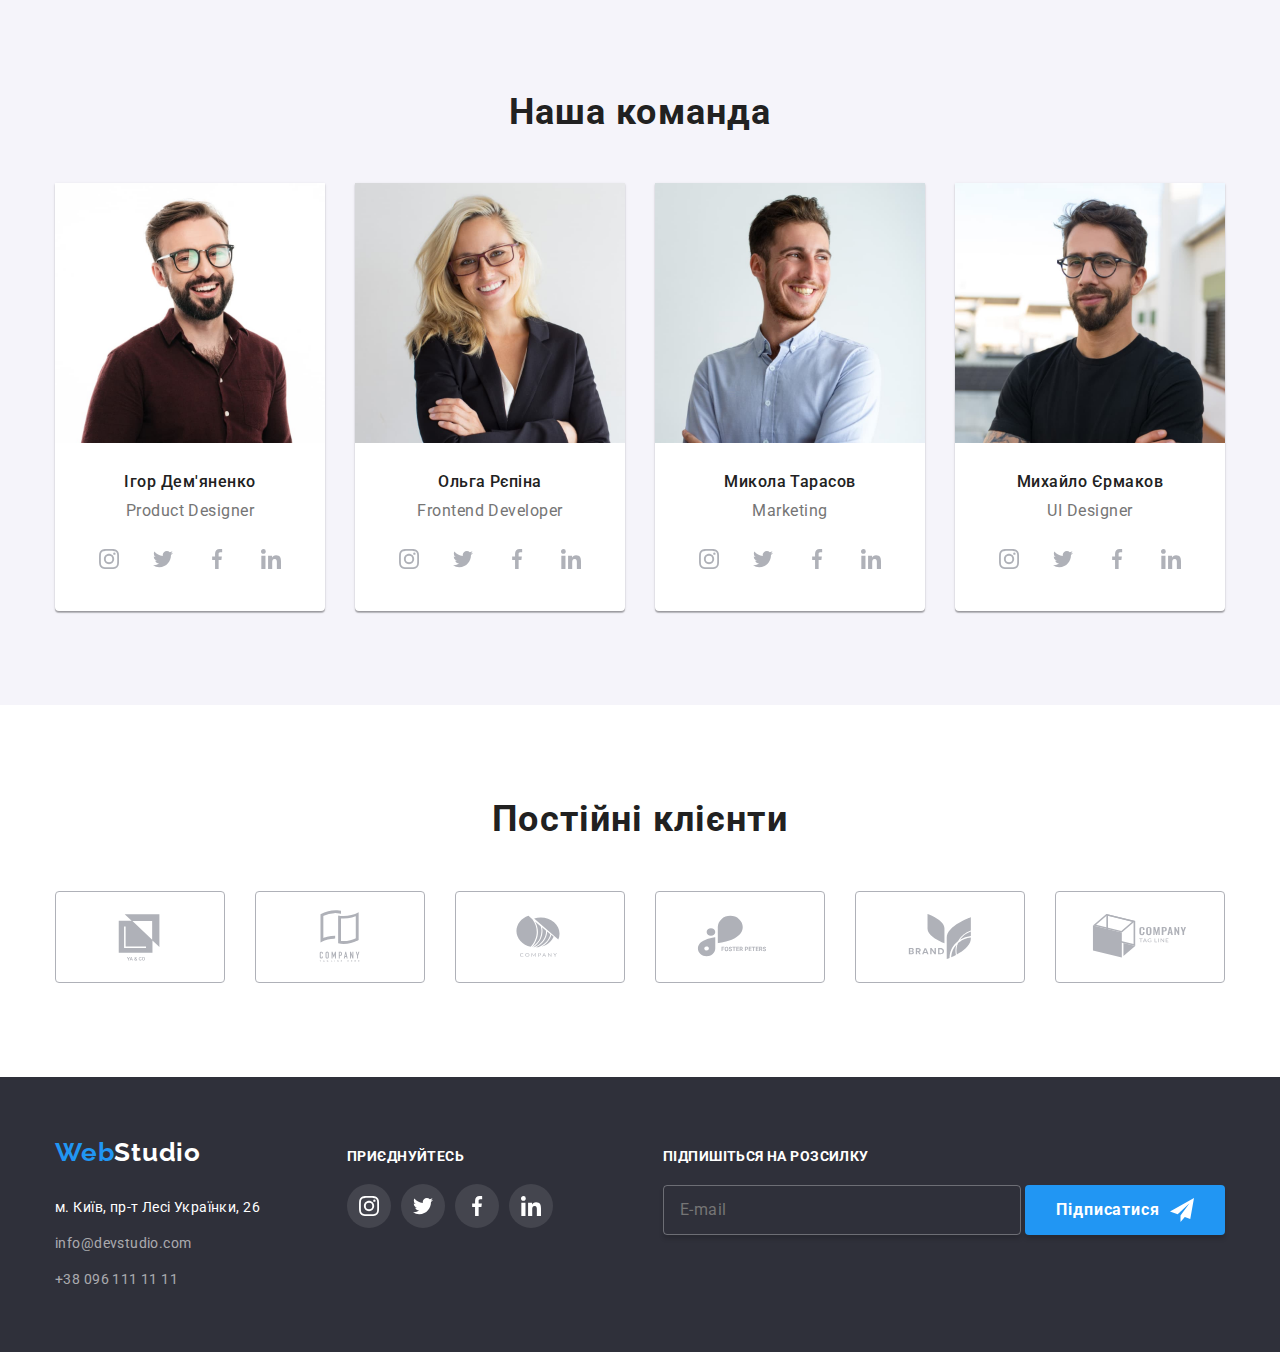
==== commit 8e847835: "portfolio become scss" ====
--- a/index.html
+++ b/index.html
@@ -6,7 +6,7 @@
     <meta name="viewport" content="width=device-width, initial-scale=1.0" />
     <title>Студія</title>
 
-    <link rel="stylesheet" href="./css/styles.css" />
+    <!-- <link rel="stylesheet" href="./css/styles.css" /> -->
     <link rel="preconnect" href="https://fonts.googleapis.com" />
     <link rel="preconnect" href="https://fonts.gstatic.com" crossorigin />
     <link
--- a/css/styles.css
+++ b/css/styles.css
@@ -944,7 +944,7 @@
     margin-bottom: 20px;
 }
 
-.modal-box__field:focus-within >.modal-box__feedback {
+.modal-box__field:focus-within > .modal-box__feedback {
     outline: 0;
     border: 1px solid var(--accent-color);
     color: var(--accent-color);
--- a/css/main.css
+++ b/css/main.css
@@ -51,6 +51,17 @@
   padding-right: 15px;
 }
 
+.container-nav {
+  margin-left: auto;
+  margin-right: auto;
+  width: 1200px;
+}
+
+.container-contacts {
+  margin-left: auto;
+  margin-right: auto;
+}
+
 ul {
   margin-top: 0;
   margin-bottom: 0;
@@ -72,6 +83,21 @@
 .section {
   padding-top: 94px;
   padding-bottom: 94px;
+}
+
+a {
+  text-decoration: none;
+}
+
+img {
+  display: block;
+}
+
+footer {
+  font-style: normal;
+  background-color: var(--background-color);
+  padding-top: 60px;
+  padding-bottom: 60px;
 }
 
 .page-header {
@@ -151,13 +177,15 @@
   -webkit-transition: opacity 250ms cubic-bezier(0.4, 0, 0.2, 1);
   transition: opacity 250ms cubic-bezier(0.4, 0, 0.2, 1);
 }
-.site-nav__link--current::after {
-  opacity: 1;
-}
 .site-nav__list .site-nav__link:hover, .site-nav__list .site-nav__link:focus {
   color: var(--accent-color);
 }
-.site-nav__list .site-nav__link .site-nav__link--current {
+
+.site-nav__link.site-nav__link--current::after {
+  opacity: 1;
+}
+
+.site-nav__list .site-nav__link.site-nav__link--current {
   color: var(--accent-color);
 }
 
@@ -692,4 +720,459 @@
 }
 .footer-contacts__logo:hover {
   color: var(--accent-color);
+}
+
+.footer-url {
+  margin-left: 70px;
+  margin-right: 93px;
+}
+.footer-url__title {
+  margin-top: 0;
+  margin-bottom: 20px;
+  padding-left: 0;
+  text-align: left;
+  color: var(--primary-white-color);
+  font-size: 14px;
+  font-style: normal;
+  font-weight: 700;
+  line-height: 1.16;
+  letter-spacing: 0.42px;
+}
+.footer-url__list {
+  display: -webkit-box;
+  display: -ms-flexbox;
+  display: flex;
+  padding-left: 0;
+}
+.footer-url__item {
+  margin-right: 10px;
+}
+.footer-url__item:last-child {
+  margin-right: 0;
+}
+.footer-url__link {
+  display: -webkit-box;
+  display: -ms-flexbox;
+  display: flex;
+  -webkit-box-pack: center;
+      -ms-flex-pack: center;
+          justify-content: center;
+  -webkit-box-align: center;
+      -ms-flex-align: center;
+          align-items: center;
+  width: 44px;
+  height: 44px;
+  border-radius: 50%;
+  background: rgba(255, 255, 255, 0.1);
+  -webkit-transition-property: background-color;
+  transition-property: background-color;
+  -webkit-transition-duration: 250ms;
+          transition-duration: 250ms;
+  -webkit-transition-timing-function: cubic-bezier(0.4, 0, 0.2, 1);
+          transition-timing-function: cubic-bezier(0.4, 0, 0.2, 1);
+}
+.footer-url__icon {
+  width: 20px;
+  height: 20px;
+  fill: var(--primary-white-color);
+}
+.footer-url__link:hover, .footer-url__link:focus {
+  background-color: var(--url-link-hover);
+}
+
+.subcribe-box {
+  margin-left: auto;
+}
+.subcribe-box__title {
+  font-family: Roboto;
+  font-size: 14px;
+  font-style: normal;
+  font-weight: 700;
+  line-height: 1.2;
+  letter-spacing: 0.42px;
+  text-transform: uppercase;
+  color: var(--primary-white-color);
+  margin-top: 0;
+  margin-bottom: 20px;
+}
+.subcribe-box__form {
+  display: block;
+  -webkit-box-align: center;
+      -ms-flex-align: center;
+          align-items: center;
+}
+.subcribe-box__input {
+  width: 358px;
+  height: 50px;
+  padding-top: 15px;
+  padding-bottom: 15px;
+  padding-left: 16px;
+  border-radius: 4px;
+  border: 1px solid rgba(255, 255, 255, 0.3);
+  background: rgba(33, 150, 243, 0);
+  -webkit-box-shadow: 0px 4px 4px 0px rgba(0, 0, 0, 0.15);
+          box-shadow: 0px 4px 4px 0px rgba(0, 0, 0, 0.15);
+  color: rgba(255, 255, 255, 0.6);
+  font-family: Roboto;
+  font-size: 16px;
+  font-style: normal;
+  font-weight: 400;
+  line-height: 1, 25;
+  letter-spacing: 0.48px;
+}
+.subcribe-box__button {
+  display: -webkit-inline-box;
+  display: -ms-inline-flexbox;
+  display: inline-flex;
+  -webkit-box-pack: center;
+      -ms-flex-pack: center;
+          justify-content: center;
+  -webkit-box-align: center;
+      -ms-flex-align: center;
+          align-items: center;
+  width: 200px;
+  height: 50px;
+  padding: 10px 28px;
+  border-radius: 4px;
+  background: var(--accent-color);
+  -webkit-box-shadow: 0px 4px 4px 0px rgba(0, 0, 0, 0.15);
+          box-shadow: 0px 4px 4px 0px rgba(0, 0, 0, 0.15);
+  color: var(--primary-white-color);
+  text-align: center;
+  font-family: Roboto;
+  font-size: 16px;
+  font-style: normal;
+  font-weight: 700;
+  line-height: 1, 88;
+  letter-spacing: 0.96px;
+}
+.subcribe-box__icon {
+  fill: var(--primary-white-color);
+  margin-left: 10px;
+}
+
+.modal {
+  position: absolute;
+  top: 50%;
+  left: 50%;
+  -webkit-transform: translate(-50%, -50%) scale(1);
+          transform: translate(-50%, -50%) scale(1);
+  min-width: 528px;
+  border-radius: 4px;
+  background: var(--primary-white-color);
+  -webkit-box-shadow: 0px 2px 1px 0px rgba(0, 0, 0, 0.2), 0px 1px 1px 0px rgba(0, 0, 0, 0.14), 0px 1px 3px 0px rgba(0, 0, 0, 0.12);
+          box-shadow: 0px 2px 1px 0px rgba(0, 0, 0, 0.2), 0px 1px 1px 0px rgba(0, 0, 0, 0.14), 0px 1px 3px 0px rgba(0, 0, 0, 0.12);
+  -webkit-transition-property: opacity, -webkit-transform;
+  transition-property: opacity, -webkit-transform;
+  transition-property: transform, opacity;
+  transition-property: transform, opacity, -webkit-transform;
+  -webkit-transition-duration: 250ms;
+          transition-duration: 250ms;
+  -webkit-transition-timing-function: cubic-bezier(0.4, 0, 0.2, 1);
+          transition-timing-function: cubic-bezier(0.4, 0, 0.2, 1);
+}
+.modal__button {
+  display: -webkit-inline-box;
+  display: -ms-inline-flexbox;
+  display: inline-flex;
+  -webkit-box-pack: center;
+      -ms-flex-pack: center;
+          justify-content: center;
+  -webkit-box-align: center;
+      -ms-flex-align: center;
+          align-items: center;
+  position: absolute;
+  top: 8px;
+  right: 8px;
+  width: 30px;
+  height: 30px;
+  padding: 0;
+  border-radius: 50%;
+  border: 1px solid rgba(0, 0, 0, 0.1);
+  cursor: pointer;
+  background-color: var(--primary-white-color);
+  fill: #000;
+  -webkit-transition-property: fill;
+  transition-property: fill;
+  -webkit-transition-duration: 250ms;
+          transition-duration: 250ms;
+  -webkit-transition-timing-function: cubic-bezier(0.4, 0, 0.2, 1);
+          transition-timing-function: cubic-bezier(0.4, 0, 0.2, 1);
+}
+.modal__button:hover, .modal__button:focus {
+  fill: var(--accent-color);
+}
+
+.modal-box {
+  width: 528px;
+  padding: 40px 40px;
+}
+.modal-box__title {
+  margin-top: 0;
+  margin-bottom: 12px;
+  font-weight: 700;
+  font-size: 20px;
+  line-height: 1.15;
+  text-align: center;
+  letter-spacing: 0.03em;
+  color: var(--primary-text-color);
+}
+.modal-box__form {
+  margin-bottom: 10px;
+}
+.modal-box__label {
+  display: block;
+  margin-bottom: 4px;
+  font-size: 12px;
+  font-style: normal;
+  font-weight: 400;
+  line-height: 1.17;
+  letter-spacing: 0.12px;
+  color: var(--secondary-text-color);
+}
+.modal-box__field {
+  position: relative;
+}
+.modal-box__field:focus-within > .modal-box__icon {
+  fill: var(--accent-color);
+}
+.modal-box__field:focus-within > .modal-box__input {
+  border: 1px solid var(--accent-color);
+  outline: 0;
+}
+.modal-box__input {
+  display: inline-block;
+  width: 448px;
+  height: 40px;
+  padding-left: 42px;
+  border-radius: 4px;
+  border: 1px solid rgba(33, 33, 33, 0.2);
+  -webkit-transition-property: border;
+  transition-property: border;
+  -webkit-transition-duration: 250ms;
+          transition-duration: 250ms;
+  -webkit-transition-timing-function: cubic-bezier(0.4, 0, 0.2, 1);
+          transition-timing-function: cubic-bezier(0.4, 0, 0.2, 1);
+}
+.modal-box__icon {
+  position: absolute;
+  top: 50%;
+  left: 12px;
+  -webkit-transform: translateY(-50%);
+          transform: translateY(-50%);
+  display: inline-block;
+  -webkit-transition-property: fill;
+  transition-property: fill;
+  -webkit-transition-duration: 250ms;
+          transition-duration: 250ms;
+  -webkit-transition-timing-function: cubic-bezier(0.4, 0, 0.2, 1);
+          transition-timing-function: cubic-bezier(0.4, 0, 0.2, 1);
+}
+.modal-box__textarea {
+  margin-bottom: 20px;
+}
+.modal-box__field:focus-within > .modal-box__feedback {
+  outline: 0;
+  border: 1px solid var(--accent-color);
+  color: var(--accent-color);
+}
+.modal-box__feedback {
+  width: 448px;
+  height: 120px;
+  padding: 12px 16px;
+  color: rgba(117, 117, 117, 0.5);
+  font-size: 12px;
+  font-style: normal;
+  font-weight: 400;
+  line-height: 1.17;
+  letter-spacing: 0.12px;
+  resize: none;
+  border-radius: 4px;
+  border: 1px solid rgba(33, 33, 33, 0.2);
+  -webkit-transition-property: border, color;
+  transition-property: border, color;
+  -webkit-transition-duration: 250ms;
+          transition-duration: 250ms;
+  -webkit-transition-timing-function: cubic-bezier(0.4, 0, 0.2, 1);
+          transition-timing-function: cubic-bezier(0.4, 0, 0.2, 1);
+}
+
+.icon-check {
+  margin-right: 7px;
+  border: 2px solid var(--primary-white-color);
+  border-radius: 2px;
+  -webkit-transition-property: border-color, background-color;
+  transition-property: border-color, background-color;
+  -webkit-transition-duration: 250ms;
+          transition-duration: 250ms;
+  -webkit-transition-timing-function: cubic-bezier(0.4, 0, 0.2, 1);
+          transition-timing-function: cubic-bezier(0.4, 0, 0.2, 1);
+}
+
+.projects {
+  text-align: center;
+  padding-top: 94px;
+  padding-bottom: 94px;
+}
+.projects__example-title {
+  margin-top: 0;
+  margin-bottom: 0;
+  display: none;
+}
+.projects__example-list {
+  text-align: left;
+  display: -webkit-box;
+  display: -ms-flexbox;
+  display: flex;
+  -ms-flex-wrap: wrap;
+      flex-wrap: wrap;
+  padding-left: 0;
+}
+.projects__list {
+  display: -webkit-box;
+  display: -ms-flexbox;
+  display: flex;
+  padding-left: 0;
+  margin-bottom: 50px;
+  -webkit-box-pack: center;
+      -ms-flex-pack: center;
+          justify-content: center;
+}
+.projects__item {
+  margin-right: 8px;
+}
+.projects__item:last-child {
+  margin-right: 0px;
+}
+.projects__example-item {
+  margin-right: 30px;
+  margin-bottom: 30px;
+  background-color: var(--primary-white-color);
+}
+.projects__example-item:nth-child(3n) {
+  margin-right: 0;
+}
+.projects__example-item:nth-last-child(-n+3) {
+  margin-bottom: 0px;
+}
+.projects__example-link {
+  display: inline-block;
+  fill: var(--border-box-client);
+  width: 370px;
+  height: 404px;
+  border: 1px solid var(--border-box-primary);
+  -webkit-transition-property: -webkit-box-shadow;
+  transition-property: -webkit-box-shadow;
+  transition-property: box-shadow;
+  transition-property: box-shadow, -webkit-box-shadow;
+  -webkit-transition-duration: 250ms;
+          transition-duration: 250ms;
+  -webkit-transition-timing-function: cubic-bezier(0.4, 0, 0.2, 1);
+          transition-timing-function: cubic-bezier(0.4, 0, 0.2, 1);
+}
+.projects__example-link:hover .projects__example-description, .projects__example-link:focus .projects__example-description {
+  -webkit-transform: translateY(0);
+          transform: translateY(0);
+}
+.projects__example-link:hover, .projects__example-link:focus {
+  border: 1px solid var(--border-box-primary);
+  -webkit-box-shadow: 1px 4px 6px 0px rgba(0, 0, 0, 0.16), 0px 4px 4px 0px rgba(0, 0, 0, 0.06), 0px 1px 1px 0px rgba(0, 0, 0, 0.12);
+          box-shadow: 1px 4px 6px 0px rgba(0, 0, 0, 0.16), 0px 4px 4px 0px rgba(0, 0, 0, 0.06), 0px 1px 1px 0px rgba(0, 0, 0, 0.12);
+}
+.projects__button {
+  border-radius: 4px;
+  padding: 6px 22px;
+  text-align: center;
+  min-width: 67px;
+  font-weight: 500;
+  font-size: 16px;
+  line-height: 1.62;
+  text-align: center;
+  letter-spacing: 0.03em;
+  color: var(--primary-text-color);
+  background-color: var(--background-color-user);
+  -webkit-transition-property: background-color, color, -webkit-box-shadow;
+  transition-property: background-color, color, -webkit-box-shadow;
+  transition-property: background-color, color, box-shadow;
+  transition-property: background-color, color, box-shadow, -webkit-box-shadow;
+  -webkit-transition-duration: 250ms;
+          transition-duration: 250ms;
+  -webkit-transition-timing-function: cubic-bezier(0.4, 0, 0.2, 1);
+          transition-timing-function: cubic-bezier(0.4, 0, 0.2, 1);
+}
+.projects__button:hover, .projects__button:focus {
+  color: var(--primary-white-color);
+  background-color: var(--accent-color);
+  -webkit-box-shadow: 0px 2px 2px 0px rgba(0, 0, 0, 0.12), 0px 1px 2px 0px rgba(0, 0, 0, 0.08), 0px 3px 1px 0px rgba(0, 0, 0, 0.1);
+          box-shadow: 0px 2px 2px 0px rgba(0, 0, 0, 0.12), 0px 1px 2px 0px rgba(0, 0, 0, 0.08), 0px 3px 1px 0px rgba(0, 0, 0, 0.1);
+}
+.projects__info-box {
+  padding-top: 20px;
+  padding-bottom: 20px;
+  padding-left: 24px;
+  padding-right: 24px;
+}
+.projects__example-thumb {
+  position: relative;
+  overflow: hidden;
+}
+.projects__example-description {
+  display: -webkit-box;
+  display: -ms-flexbox;
+  display: flex;
+  position: absolute;
+  top: 0;
+  left: 0;
+  -webkit-transform: translateY(100%);
+          transform: translateY(100%);
+  width: 100%;
+  height: 100%;
+  padding: 63px 24px;
+  -webkit-box-align: center;
+      -ms-flex-align: center;
+          align-items: center;
+  color: var(--primary-white-color);
+  background-color: rgba(33, 150, 243, 0.9);
+  -webkit-transition-property: -webkit-transform;
+  transition-property: -webkit-transform;
+  transition-property: transform;
+  transition-property: transform, -webkit-transform;
+  -webkit-transition-duration: 250ms;
+          transition-duration: 250ms;
+  -webkit-transition-timing-function: cubic-bezier(0.4, 0, 0.2, 1);
+          transition-timing-function: cubic-bezier(0.4, 0, 0.2, 1);
+}
+.projects__example-text {
+  margin: 0;
+  font-size: 18px;
+  font-style: normal;
+  font-weight: 400;
+  line-height: 1.55;
+  letter-spacing: 0.54px;
+  color: var(--primary-white-color);
+}
+.projects__info-title {
+  margin-top: 0;
+  margin-bottom: 4px;
+  font-style: normal;
+  font-weight: 700;
+  font-size: 18px;
+  line-height: 2;
+  letter-spacing: 0.06em;
+  color: var(--primary-text-color);
+}
+.projects__info-object {
+  margin-top: 0;
+  margin-bottom: 0;
+  font-style: normal;
+  font-weight: 400;
+  font-size: 16px;
+  line-height: 1.88;
+  letter-spacing: 0.03em;
+  color: var(--secondary-text-color);
+}
+.projects__title {
+  margin-top: 0;
+  margin-bottom: 0;
+  display: none;
 }/*# sourceMappingURL=main.css.map */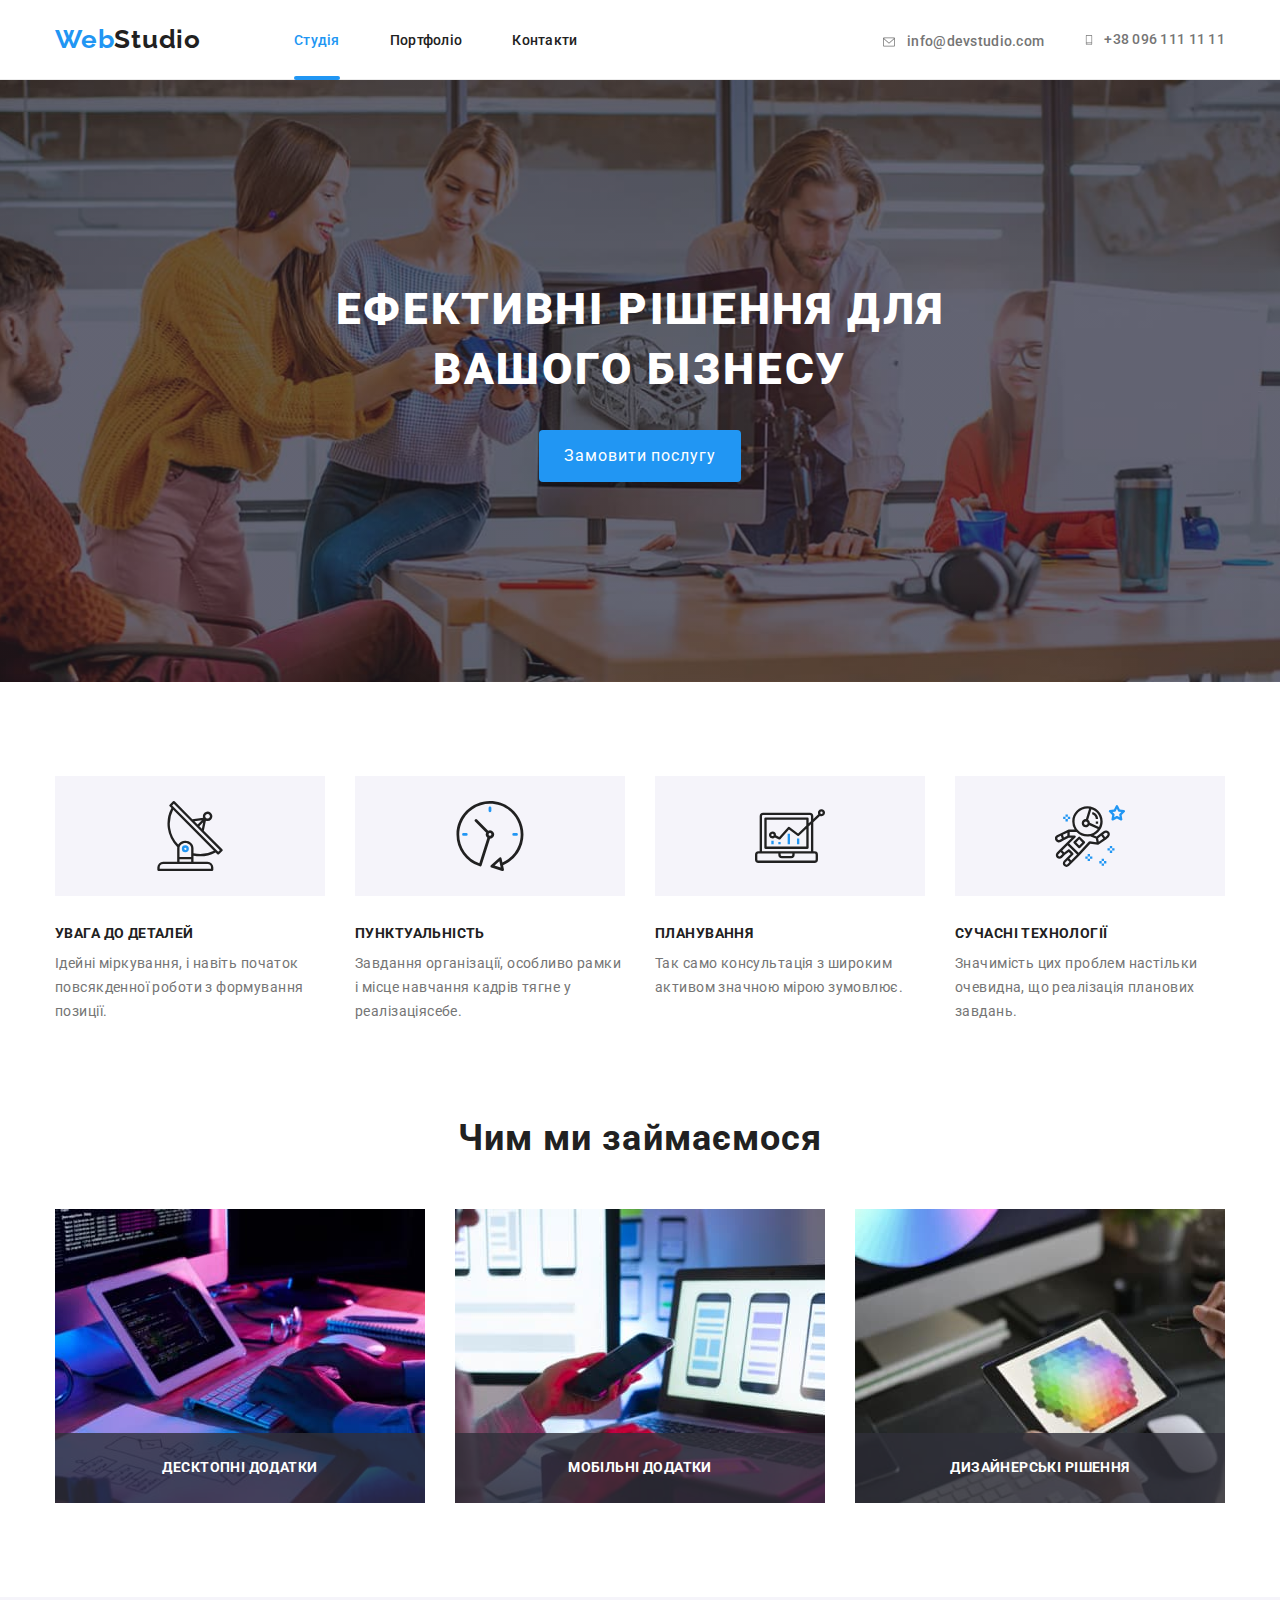
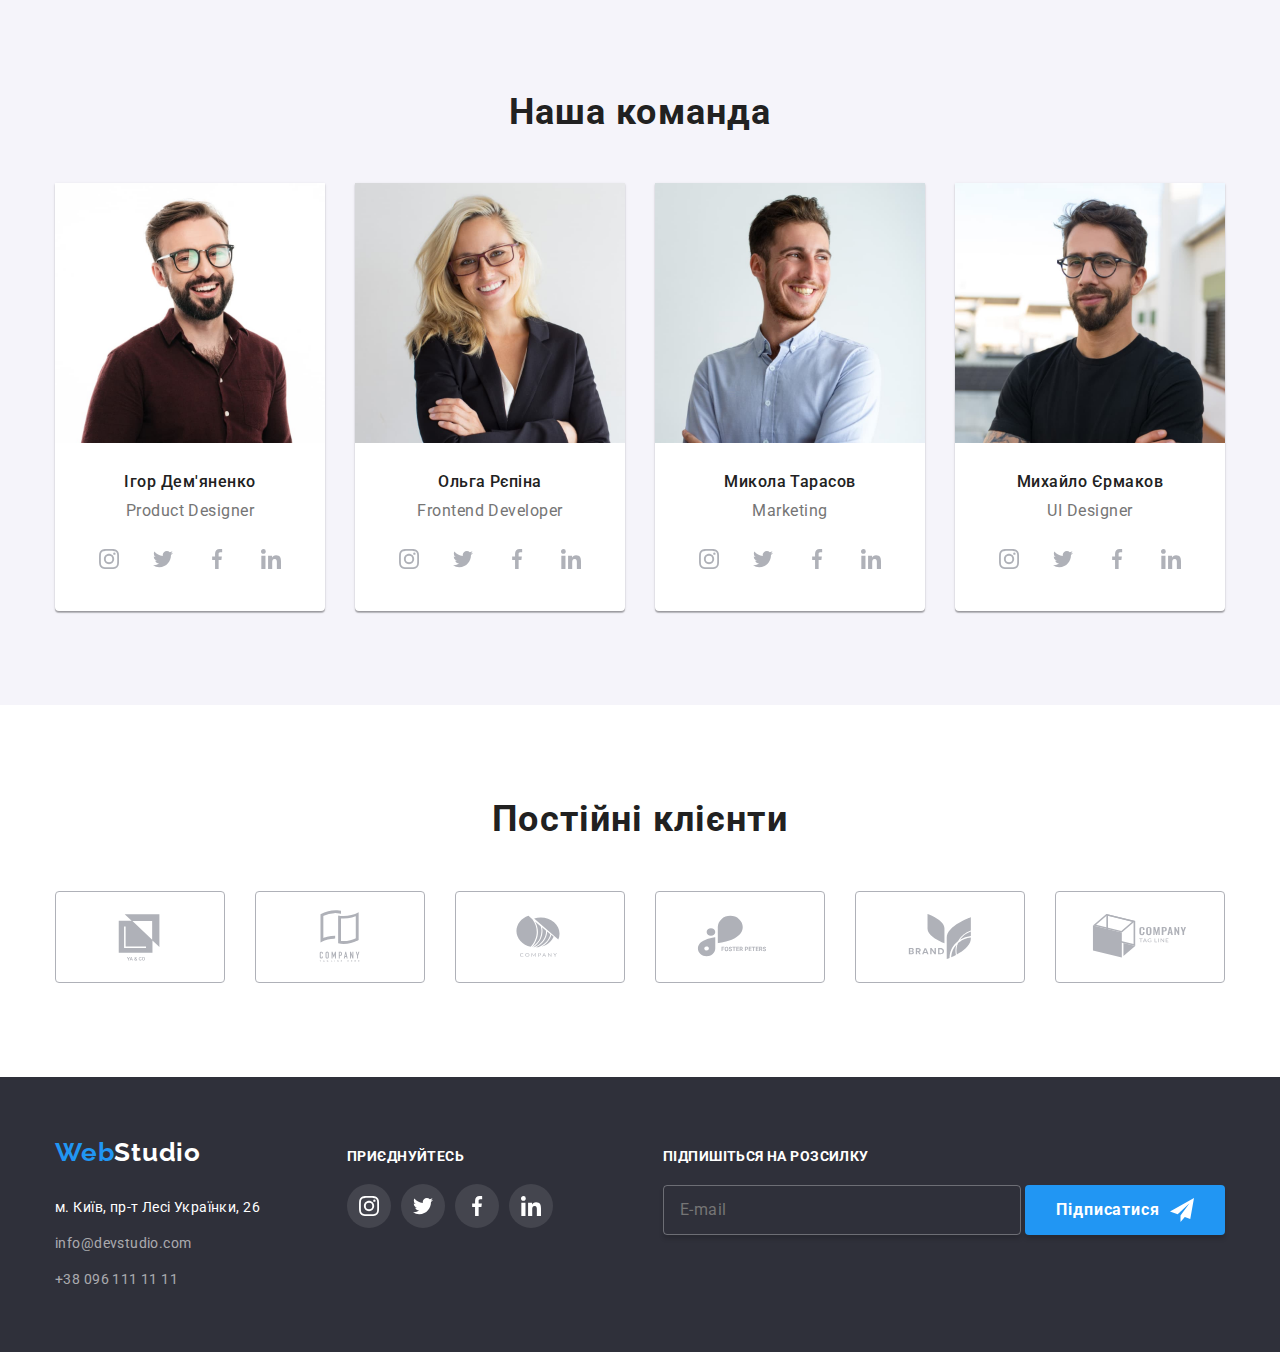
==== commit 5c83f1b8: "hw-07 done" ====
--- a/index.html
+++ b/index.html
@@ -6,7 +6,6 @@
     <meta name="viewport" content="width=device-width, initial-scale=1.0" />
     <title>Студія</title>
 
-    <!-- <link rel="stylesheet" href="./css/styles.css" /> -->
     <link rel="preconnect" href="https://fonts.googleapis.com" />
     <link rel="preconnect" href="https://fonts.gstatic.com" crossorigin />
     <link
@@ -15,7 +14,7 @@
     <link
       rel="stylesheet"
       href="https://cdnjs.cloudflare.com/ajax/libs/modern-normalize/2.0.0/modern-normalize.min.css" />
-      <link rel="stylesheet" href="./css/main.css" />
+      <link rel="stylesheet" href="css/main.min.css">
   </head>
 
   <body>
--- a/css/main.min.css
+++ b/css/main.min.css
@@ -0,0 +1 @@
+:root{--primary-text-color:#212121;--secondary-text-color: #757575;--accent-color: #2196F3;--primary-white-color: #ffffff;--background-color: #2F303A;--background-color-user: #F5F4FA;--border-box-primary: #EEEEEE;--border-box-secondary: #ECECEC;--border-box-client: #AFB1B8;--url-link-hover: #2196F3;--body-font: "Roboto", sans-serif;--logo-font: "Raleway", sans-serif}html{-webkit-box-sizing:border-box;box-sizing:border-box}*,*::before,*::after{-webkit-box-sizing:inherit;box-sizing:inherit}body{font-family:var(--body-font);font-style:normal;color:var(--primary-text-color);cursor:pointer}.flex-container{display:-webkit-box;display:-ms-flexbox;display:flex;-webkit-box-align:baseline;-ms-flex-align:baseline;align-items:baseline}.container{margin-left:auto;margin-right:auto;width:1200px;padding-left:15px;padding-right:15px}.container-nav{margin-left:auto;margin-right:auto;width:1200px}.container-contacts{margin-left:auto;margin-right:auto}ul{margin-top:0;margin-bottom:0;list-style:none}button{border-radius:4px;padding:10px 24px;text-align:center;font-size:16px;line-height:1.88;letter-spacing:.06em;color:var(--primary-white-color);background-color:var(--accent-color);border:1px solid rgba(0,0,0,0)}.section{padding-top:94px;padding-bottom:94px}a{text-decoration:none}img{display:block}footer{font-style:normal;background-color:var(--background-color);padding-top:60px;padding-bottom:60px}.page-header{height:80px;font-weight:500;font-size:14px;line-height:1.14;letter-spacing:.02em;background-color:var(--primary-white-color);border-bottom:1px solid var(--border-box-secondary)}.site-nav{display:-webkit-box;display:-ms-flexbox;display:flex;-webkit-box-align:center;-ms-flex-align:center;align-items:center}.site-nav__accent{color:var(--accent-color)}.site-nav__list{padding-left:0;padding-right:0;display:-webkit-box;display:-ms-flexbox;display:flex;font-style:normal;font-weight:500;font-size:14px;line-height:16px;text-decoration:none;letter-spacing:.02em;color:var(--primary-white-color)}.site-nav__item{margin-right:50px;position:relative}.site-nav__item:last-child{margin-right:0}.site-nav__link{display:block;padding-top:32px;padding-bottom:32px;font-style:normal;font-weight:500;font-size:14px;line-height:16px;text-decoration:none;letter-spacing:.02em;color:var(--primary-text-color);-webkit-transition-property:color;transition-property:color;-webkit-transition-duration:250ms;transition-duration:250ms;-webkit-transition-timing-function:cubic-bezier(0.4, 0, 0.2, 1);transition-timing-function:cubic-bezier(0.4, 0, 0.2, 1)}.site-nav__link{position:relative}.site-nav__link::after{content:"";display:block;position:absolute;left:0;bottom:0;width:100%;height:4px;background-color:var(--accent-color);border-radius:2px;opacity:0;-webkit-transition:opacity 250ms cubic-bezier(0.4, 0, 0.2, 1);transition:opacity 250ms cubic-bezier(0.4, 0, 0.2, 1)}.site-nav__list .site-nav__link:hover,.site-nav__list .site-nav__link:focus{color:var(--accent-color)}.site-nav__link.site-nav__link--current::after{opacity:1}.site-nav__list .site-nav__link.site-nav__link--current{color:var(--accent-color)}.site-nav__logo{padding-top:24px;padding-bottom:25px;margin-right:93px;font-family:var(--logo-font);font-style:normal;font-weight:700;font-size:26px;line-height:1.19;text-decoration:none;letter-spacing:.03em;color:var(--primary-text-color);-webkit-transition-property:color;transition-property:color;-webkit-transition-duration:250ms;transition-duration:250ms;-webkit-transition-timing-function:cubic-bezier(0.4, 0, 0.2, 1);transition-timing-function:cubic-bezier(0.4, 0, 0.2, 1)}.site-nav__logo:hover{color:var(--accent-color)}.contacts-list{padding-top:32px;padding-bottom:32px;padding-left:0;display:-webkit-box;display:-ms-flexbox;display:flex;-webkit-box-align:baseline;-ms-flex-align:baseline;align-items:baseline;margin-left:auto}.contacts-list__item+.contacts-list__item{margin-left:40px}.contacts-list__item{-webkit-box-align:center;-ms-flex-align:center;align-items:center}.contacts-list__link:hover .contacts-list__email,.contacts-list__link:focus .contacts-list__email{fill:var(--accent-color)}.contacts-list__link:hover .contacts-list__phone,.contacts-list__link:focus .contacts-list__phone{fill:var(--accent-color)}.contacts-list__email{margin-right:10px;width:16px;height:12px;fill:var(--secondary-text-color);-webkit-transition-property:fill;transition-property:fill;-webkit-transition-duration:250ms;transition-duration:250ms;-webkit-transition-timing-function:cubic-bezier(0.4, 0, 0.2, 1);transition-timing-function:cubic-bezier(0.4, 0, 0.2, 1)}.contacts-list__email:hover{fill:var(--accent-color)}.contacts-list__phone{margin-right:10px;width:10px;height:16px;fill:var(--secondary-text-color);-webkit-transition-property:fill;transition-property:fill;-webkit-transition-duration:250ms;transition-duration:250ms;-webkit-transition-timing-function:cubic-bezier(0.4, 0, 0.2, 1);transition-timing-function:cubic-bezier(0.4, 0, 0.2, 1)}.contacts-list__phone:hover{fill:var(--accent-color)}.contacts-list .contacts-list__link{font-style:normal;font-weight:500;font-size:14px;line-height:1.14;text-decoration:none;letter-spacing:.02em;color:var(--secondary-text-color);display:-webkit-box;display:-ms-flexbox;display:flex;-webkit-box-align:center;-ms-flex-align:center;align-items:center;-webkit-transition-property:color;transition-property:color;-webkit-transition-duration:250ms;transition-duration:250ms;-webkit-transition-timing-function:cubic-bezier(0.4, 0, 0.2, 1);transition-timing-function:cubic-bezier(0.4, 0, 0.2, 1)}.contacts-list__item .contacts-list__link:hover,.contacts-list__item .contacts-list__link:focus{color:var(--accent-color)}.hero{padding-top:200px;padding-bottom:200px;text-align:center;background-color:var(--background-color);max-width:1600px;min-height:600px;margin-left:auto;margin-right:auto;background-image:-webkit-gradient(linear, left top, right top, from(rgba(47, 48, 58, 0.4)), to(rgba(47, 48, 58, 0.4))),url(../images/hero-image.jpg);background-image:linear-gradient(to right, rgba(47, 48, 58, 0.4), rgba(47, 48, 58, 0.4)),url(../images/hero-image.jpg);background-size:cover;background-position:center}.hero__title{margin-top:0;margin-bottom:30px;margin-left:auto;margin-right:auto;text-align:center;width:696px;font-weight:900;font-size:44px;line-height:1.36;letter-spacing:.06em;text-transform:uppercase;color:var(--primary-white-color)}.hero__button{border-radius:4px;padding:10px 24px;text-align:center;font-size:16px;line-height:1.88;letter-spacing:.06em;color:var(--primary-white-color);background-color:var(--accent-color);border:1px solid rgba(0,0,0,0)}.features{padding-top:94px;padding-bottom:94px}.features__set{margin-top:0;margin-bottom:0;font-weight:700;font-size:36px;line-height:1.16;text-align:center;letter-spacing:.03em;color:var(--primary-text-color);display:none}.features__list{padding-left:0;display:-webkit-box;display:-ms-flexbox;display:flex;color:var(--primary-text-color)}.features__item{margin-right:30px;width:270px;fill:var(--secondary-text-color)}.features__item:last-child{margin-right:0px}.features__box{display:-webkit-box;display:-ms-flexbox;display:flex;width:270px;height:120px;margin-bottom:30px;-webkit-box-align:center;-ms-flex-align:center;align-items:center;-webkit-box-pack:center;-ms-flex-pack:center;justify-content:center;-webkit-box-orient:vertical;-webkit-box-direction:normal;-ms-flex-direction:column;flex-direction:column;background-color:var(--background-color-user)}.features__title{margin-top:0;margin-bottom:10px;font-weight:700;font-size:14px;line-height:1.14;letter-spacing:.03em;text-transform:uppercase;color:var(--primary-text-color)}.features__text{margin-top:0;margin-bottom:0;font-weight:400;font-size:14px;line-height:1.71;letter-spacing:.03em;color:var(--secondary-text-color)}.work{padding-top:0;padding-bottom:94px}.work__title{margin-top:0;margin-bottom:50px;font-weight:700;font-size:36px;line-height:1.16;text-align:center;letter-spacing:.03em;color:var(--primary-text-color)}.work__list{display:-webkit-box;display:-ms-flexbox;display:flex;-ms-flex-wrap:wrap;flex-wrap:wrap;padding-left:0}.work__item{margin-right:30px}.work__item:last-child{margin-right:0px}.work__thumb{position:relative}.work__description{display:-webkit-box;display:-ms-flexbox;display:flex;position:absolute;bottom:0;left:0;width:100%;min-height:70px;-webkit-box-align:center;-ms-flex-align:center;align-items:center;-webkit-box-pack:center;-ms-flex-pack:center;justify-content:center;background-color:rgba(47,48,58,.8)}.work__text-description{font-weight:700;font-style:normal;font-size:14px;line-height:1.14;text-align:center;letter-spacing:.42px;text-transform:uppercase;color:var(--primary-white-color)}.team{margin-top:0;margin-bottom:0;padding-top:94px;padding-bottom:94px;background-color:var(--background-color-user)}.team__title{color:#212121;text-align:center;font-family:Roboto;font-size:36px;font-style:normal;font-weight:700;line-height:normal;letter-spacing:1.08px;margin-top:0;margin-bottom:50px}.team__list{padding-left:0;display:-webkit-box;display:-ms-flexbox;display:flex;-ms-flex-wrap:wrap;flex-wrap:wrap}.team__item{background-color:var(--primary-white-color);-webkit-box-shadow:0px 1px 3px rgba(0,0,0,.12),0px 1px 1px rgba(0,0,0,.14),0px 2px 1px rgba(0,0,0,.2);box-shadow:0px 1px 3px rgba(0,0,0,.12),0px 1px 1px rgba(0,0,0,.14),0px 2px 1px rgba(0,0,0,.2);border-radius:0px 0px 4px 4px;margin-right:30px;min-height:428px}.team__item:last-child{margin-right:0px}.user-box{padding-left:0px;padding-top:30px;padding-bottom:30px}.user-box__list{display:-webkit-box;display:-ms-flexbox;display:flex;-webkit-box-pack:center;-ms-flex-pack:center;justify-content:center;padding-left:0}.user-box__link{display:-webkit-box;display:-ms-flexbox;display:flex;-webkit-box-pack:center;-ms-flex-pack:center;justify-content:center;-webkit-box-align:center;-ms-flex-align:center;align-items:center;width:44px;height:44px;border-radius:50%;background:rgba(255,255,255,.1);-webkit-transition-property:background-color;transition-property:background-color;-webkit-transition-duration:250ms;transition-duration:250ms;-webkit-transition-timing-function:cubic-bezier(0.4, 0, 0.2, 1);transition-timing-function:cubic-bezier(0.4, 0, 0.2, 1)}.user-box__item{margin-right:10px}.user-box__item:last-child{margin-right:0}.user-box__icon{width:20px;height:20px;fill:var(--border-box-client);-webkit-transition-property:fill;transition-property:fill;-webkit-transition-duration:250ms;transition-duration:250ms;-webkit-transition-timing-function:cubic-bezier(0.4, 0, 0.2, 1);transition-timing-function:cubic-bezier(0.4, 0, 0.2, 1)}.user-box__link:hover .user-box__icon,.user-box__link:focus .user-box__icon{fill:var(--primary-white-color)}.user-box__link:hover,.user-box__link:focus{background-color:var(--accent-color)}.user-box__name{margin-top:0px;margin-bottom:10px;font-weight:500;font-size:16px;line-height:1.18;text-align:center;letter-spacing:.03em;color:var(--primary-text-color)}.user-box__profession{padding-bottom:0;margin-top:0;margin-bottom:16px;font-weight:400;font-size:16px;line-height:1.18;text-align:center;letter-spacing:.03em;color:var(--secondary-text-color)}.clients{padding-top:94px;padding-bottom:94px}.clients__title{margin-top:0;margin-bottom:50px;font-weight:700;font-size:36px;line-height:1.16;text-align:center;letter-spacing:1.08px;color:var(--primary-text-color)}.clients__list{padding-left:0;display:-webkit-box;display:-ms-flexbox;display:flex;-ms-flex-wrap:wrap;flex-wrap:wrap}.clients__item{display:-webkit-box;display:-ms-flexbox;display:flex;-webkit-box-pack:center;-ms-flex-pack:center;justify-content:center}.clients__item:not(:last-child){margin-right:30px}.clients__icon{-webkit-box-align:center;-ms-flex-align:center;align-items:center;width:106px;height:60px;fill:var(--border-box-client);-webkit-transition-property:fill;transition-property:fill;-webkit-transition-duration:250ms;transition-duration:250ms;-webkit-transition-timing-function:cubic-bezier(0.4, 0, 0.2, 1);transition-timing-function:cubic-bezier(0.4, 0, 0.2, 1)}.clients__link{display:-webkit-box;display:-ms-flexbox;display:flex;-webkit-box-align:center;-ms-flex-align:center;align-items:center;-webkit-box-pack:center;-ms-flex-pack:center;justify-content:center;fill:var(--icon-color);width:170px;height:92px;border:1px solid var(--border-box-client);border-radius:4px;-webkit-transition-property:border;transition-property:border;-webkit-transition-duration:250ms;transition-duration:250ms;-webkit-transition-timing-function:cubic-bezier(0.4, 0, 0.2, 1);transition-timing-function:cubic-bezier(0.4, 0, 0.2, 1)}.clients__link:hover .clients__icon,.clients__link:focus .clients__icon{fill:var(--accent-color)}.clients__link:hover,.clients__link:focus{border:1px solid var(--accent-color)}.footer-contacts{margin-right:auto}.footer-contacts__address{font-style:normal;font-weight:400;font-size:14px;line-height:1.71;letter-spacing:.03em;color:var(--primary-white-color)}.footer-contacts__link{font-style:normal;font-weight:400;font-size:14px;line-height:1.71;text-decoration:none;letter-spacing:.03em;color:rgba(255,255,255,.6);-webkit-transition-property:color;transition-property:color;-webkit-transition-duration:250ms;transition-duration:250ms;-webkit-transition-timing-function:cubic-bezier(0.4, 0, 0.2, 1);transition-timing-function:cubic-bezier(0.4, 0, 0.2, 1)}.footer-contacts__link:hover,.footer-contacts__link:focus{color:var(--accent-color)}.footer-contacts__link>p{margin-top:0;margin-bottom:12px}.footer-contacts__item{margin-top:0;margin-bottom:12px}.footer-contacts__item:last-child{margin-bottom:0px}.footer-contacts__accent{color:var(--accent-color)}.footer-contacts__logo{display:inline-block;margin-bottom:28px;font-family:"Raleway",sans-serif;font-style:normal;font-weight:700;font-size:26px;line-height:1.2;text-decoration:none;letter-spacing:.03em;color:var(--primary-white-color);-webkit-transition-property:color;transition-property:color;-webkit-transition-duration:250ms;transition-duration:250ms;-webkit-transition-timing-function:cubic-bezier(0.4, 0, 0.2, 1);transition-timing-function:cubic-bezier(0.4, 0, 0.2, 1)}.footer-contacts__logo:hover{color:var(--accent-color)}.footer-url{margin-left:70px;margin-right:93px}.footer-url__title{margin-top:0;margin-bottom:20px;padding-left:0;text-align:left;color:var(--primary-white-color);font-size:14px;font-style:normal;font-weight:700;line-height:1.16;letter-spacing:.42px}.footer-url__list{display:-webkit-box;display:-ms-flexbox;display:flex;padding-left:0}.footer-url__item{margin-right:10px}.footer-url__item:last-child{margin-right:0}.footer-url__link{display:-webkit-box;display:-ms-flexbox;display:flex;-webkit-box-pack:center;-ms-flex-pack:center;justify-content:center;-webkit-box-align:center;-ms-flex-align:center;align-items:center;width:44px;height:44px;border-radius:50%;background:rgba(255,255,255,.1);-webkit-transition-property:background-color;transition-property:background-color;-webkit-transition-duration:250ms;transition-duration:250ms;-webkit-transition-timing-function:cubic-bezier(0.4, 0, 0.2, 1);transition-timing-function:cubic-bezier(0.4, 0, 0.2, 1)}.footer-url__icon{width:20px;height:20px;fill:var(--primary-white-color)}.footer-url__link:hover,.footer-url__link:focus{background-color:var(--url-link-hover)}.subcribe-box{margin-left:auto}.subcribe-box__title{font-family:Roboto;font-size:14px;font-style:normal;font-weight:700;line-height:1.2;letter-spacing:.42px;text-transform:uppercase;color:var(--primary-white-color);margin-top:0;margin-bottom:20px}.subcribe-box__form{display:block;-webkit-box-align:center;-ms-flex-align:center;align-items:center}.subcribe-box__input{width:358px;height:50px;padding-top:15px;padding-bottom:15px;padding-left:16px;border-radius:4px;border:1px solid rgba(255,255,255,.3);background:rgba(33,150,243,0);-webkit-box-shadow:0px 4px 4px 0px rgba(0,0,0,.15);box-shadow:0px 4px 4px 0px rgba(0,0,0,.15);color:rgba(255,255,255,.6);font-family:Roboto;font-size:16px;font-style:normal;font-weight:400;line-height:1,25;letter-spacing:.48px}.subcribe-box__button{display:-webkit-inline-box;display:-ms-inline-flexbox;display:inline-flex;-webkit-box-pack:center;-ms-flex-pack:center;justify-content:center;-webkit-box-align:center;-ms-flex-align:center;align-items:center;width:200px;height:50px;padding:10px 28px;border-radius:4px;background:var(--accent-color);-webkit-box-shadow:0px 4px 4px 0px rgba(0,0,0,.15);box-shadow:0px 4px 4px 0px rgba(0,0,0,.15);color:var(--primary-white-color);text-align:center;font-family:Roboto;font-size:16px;font-style:normal;font-weight:700;line-height:1,88;letter-spacing:.96px}.subcribe-box__icon{fill:var(--primary-white-color);margin-left:10px}.backdrop{position:fixed;top:0;left:0;width:100%;height:100%;background:rgba(0,0,0,.5);opacity:1;-webkit-transition-property:opacity,visibility;transition-property:opacity,visibility;-webkit-transition-duration:250ms;transition-duration:250ms;-webkit-transition-timing-function:cubic-bezier(0.4, 0, 0.2, 1);transition-timing-function:cubic-bezier(0.4, 0, 0.2, 1)}.backdrop.is-hidden{visibility:hidden;opacity:0;pointer-events:none}.backdrop.is-hidden .modal{opacity:0;-webkit-transform:translate(-50%, -50%) scale(0.9);transform:translate(-50%, -50%) scale(0.9)}.modal{position:absolute;top:50%;left:50%;-webkit-transform:translate(-50%, -50%) scale(1);transform:translate(-50%, -50%) scale(1);min-width:528px;border-radius:4px;background:var(--primary-white-color);-webkit-box-shadow:0px 2px 1px 0px rgba(0,0,0,.2),0px 1px 1px 0px rgba(0,0,0,.14),0px 1px 3px 0px rgba(0,0,0,.12);box-shadow:0px 2px 1px 0px rgba(0,0,0,.2),0px 1px 1px 0px rgba(0,0,0,.14),0px 1px 3px 0px rgba(0,0,0,.12);-webkit-transition-property:opacity,-webkit-transform;transition-property:opacity,-webkit-transform;transition-property:transform,opacity;transition-property:transform,opacity,-webkit-transform;-webkit-transition-duration:250ms;transition-duration:250ms;-webkit-transition-timing-function:cubic-bezier(0.4, 0, 0.2, 1);transition-timing-function:cubic-bezier(0.4, 0, 0.2, 1)}.modal__button{display:-webkit-inline-box;display:-ms-inline-flexbox;display:inline-flex;-webkit-box-pack:center;-ms-flex-pack:center;justify-content:center;-webkit-box-align:center;-ms-flex-align:center;align-items:center;position:absolute;top:8px;right:8px;width:30px;height:30px;padding:0;border-radius:50%;border:1px solid rgba(0,0,0,.1);cursor:pointer;background-color:var(--primary-white-color);fill:#000;-webkit-transition-property:fill;transition-property:fill;-webkit-transition-duration:250ms;transition-duration:250ms;-webkit-transition-timing-function:cubic-bezier(0.4, 0, 0.2, 1);transition-timing-function:cubic-bezier(0.4, 0, 0.2, 1)}.modal__button:hover,.modal__button:focus{fill:var(--accent-color)}.modal-box{width:528px;padding:40px 40px}.modal-box__title{margin-top:0;margin-bottom:12px;font-weight:700;font-size:20px;line-height:1.15;text-align:center;letter-spacing:.03em;color:var(--primary-text-color)}.modal-box__form{margin-bottom:10px}.modal-box__label{display:block;margin-bottom:4px;font-size:12px;font-style:normal;font-weight:400;line-height:1.17;letter-spacing:.12px;color:var(--secondary-text-color)}.modal-box__field{position:relative}.modal-box__field:focus-within>.modal-box__icon{fill:var(--accent-color)}.modal-box__field:focus-within>.modal-box__input{border:1px solid var(--accent-color);outline:0}.modal-box__input{display:inline-block;width:448px;height:40px;padding-left:42px;border-radius:4px;border:1px solid rgba(33,33,33,.2);-webkit-transition-property:border;transition-property:border;-webkit-transition-duration:250ms;transition-duration:250ms;-webkit-transition-timing-function:cubic-bezier(0.4, 0, 0.2, 1);transition-timing-function:cubic-bezier(0.4, 0, 0.2, 1)}.modal-box__icon{position:absolute;top:50%;left:12px;-webkit-transform:translateY(-50%);transform:translateY(-50%);display:inline-block;-webkit-transition-property:fill;transition-property:fill;-webkit-transition-duration:250ms;transition-duration:250ms;-webkit-transition-timing-function:cubic-bezier(0.4, 0, 0.2, 1);transition-timing-function:cubic-bezier(0.4, 0, 0.2, 1)}.modal-box__textarea{margin-bottom:20px}.modal-box__field:focus-within>.modal-box__feedback{outline:0;border:1px solid var(--accent-color);color:var(--accent-color)}.modal-box__feedback{width:448px;height:120px;padding:12px 16px;color:rgba(117,117,117,.5);font-size:12px;font-style:normal;font-weight:400;line-height:1.17;letter-spacing:.12px;resize:none;border-radius:4px;border:1px solid rgba(33,33,33,.2);-webkit-transition-property:border,color;transition-property:border,color;-webkit-transition-duration:250ms;transition-duration:250ms;-webkit-transition-timing-function:cubic-bezier(0.4, 0, 0.2, 1);transition-timing-function:cubic-bezier(0.4, 0, 0.2, 1)}.modal-box__accent{color:var(--accent-color);font-size:14px;font-style:normal;font-weight:400;line-height:24px;letter-spacing:.42px;text-decoration-line:underline}.modal-box__checkbox{-webkit-appearance:none;-moz-appearance:none;appearance:none;width:16px;height:15px;margin-right:7px;outline:2px solid rgba(0,0,0,0);outline-offset:-2px;border:2px solid var(--primary-text-color);border-radius:2px;background-position:center;background-repeat:no-repeat;background-size:0;background-image:url(../images/icon-check.svg);-webkit-transition:background-size 250ms cubic-bezier(0.4, 0, 0.2, 1),background-color 250ms cubic-bezier(0.4, 0, 0.2, 1),outline-color 250ms cubic-bezier(0.4, 0, 0.2, 1);transition:background-size 250ms cubic-bezier(0.4, 0, 0.2, 1),background-color 250ms cubic-bezier(0.4, 0, 0.2, 1),outline-color 250ms cubic-bezier(0.4, 0, 0.2, 1)}.modal-box__checkbox:checked{outline-color:var(--accent-color);background-color:var(--accent-color);background-size:11px 8px;background-size:contain;border-color:rgba(0,0,0,0)}.modal-box__checkbox-label:focus-within>.modal-box__checkbox{border:2px solid var(--accent-color);outline:0}.modal-box__checkbox-label{font-size:14px;line-height:1.71;letter-spacing:.03em;color:var(--primary-text-color)}.modal-box__checkbox:checked+.icon-check{background-color:var(--accent-color);border-color:rgba(0,0,0,0)}.modal-box__button{display:-webkit-box;display:-ms-flexbox;display:flex;-webkit-box-align:center;-ms-flex-align:center;align-items:center;width:200px;height:50px;padding:10px 52px;margin-left:auto;margin-right:auto;margin-top:30px;border-radius:4px;background:var(--accent-color);-webkit-box-shadow:0px 4px 4px 0px rgba(0,0,0,.15);box-shadow:0px 4px 4px 0px rgba(0,0,0,.15);color:var(--primary-white-color);text-align:center;font-size:16px;font-style:normal;font-weight:700;line-height:1.15;letter-spacing:.96px}.modal-box__check-box{margin-bottom:30px}.modal-box__check-box a{color:var(--accent-color)}.modal-box__check-box label{display:-webkit-box;display:-ms-flexbox;display:flex;-webkit-box-align:center;-ms-flex-align:center;align-items:center;-webkit-box-pack:center;-ms-flex-pack:center;justify-content:center;font-size:14px;line-height:1.71;letter-spacing:.03em;color:var(--secondary-text-color)}.icon-check{margin-right:7px;border:2px solid var(--primary-white-color);border-radius:2px;-webkit-transition-property:border-color,background-color;transition-property:border-color,background-color;-webkit-transition-duration:250ms;transition-duration:250ms;-webkit-transition-timing-function:cubic-bezier(0.4, 0, 0.2, 1);transition-timing-function:cubic-bezier(0.4, 0, 0.2, 1)}.projects{text-align:center;padding-top:94px;padding-bottom:94px}.projects__example-title{margin-top:0;margin-bottom:0;display:none}.projects__example-list{text-align:left;display:-webkit-box;display:-ms-flexbox;display:flex;-ms-flex-wrap:wrap;flex-wrap:wrap;padding-left:0}.projects__list{display:-webkit-box;display:-ms-flexbox;display:flex;padding-left:0;margin-bottom:50px;-webkit-box-pack:center;-ms-flex-pack:center;justify-content:center}.projects__item{margin-right:8px}.projects__item:last-child{margin-right:0px}.projects__example-item{margin-right:30px;margin-bottom:30px;background-color:var(--primary-white-color)}.projects__example-item:nth-child(3n){margin-right:0}.projects__example-item:nth-last-child(-n+3){margin-bottom:0px}.projects__example-link{display:inline-block;fill:var(--border-box-client);width:370px;height:404px;border:1px solid var(--border-box-primary);-webkit-transition-property:-webkit-box-shadow;transition-property:-webkit-box-shadow;transition-property:box-shadow;transition-property:box-shadow, -webkit-box-shadow;-webkit-transition-duration:250ms;transition-duration:250ms;-webkit-transition-timing-function:cubic-bezier(0.4, 0, 0.2, 1);transition-timing-function:cubic-bezier(0.4, 0, 0.2, 1)}.projects__example-link:hover .projects__example-description,.projects__example-link:focus .projects__example-description{-webkit-transform:translateY(0);transform:translateY(0)}.projects__example-link:hover,.projects__example-link:focus{border:1px solid var(--border-box-primary);-webkit-box-shadow:1px 4px 6px 0px rgba(0,0,0,.16),0px 4px 4px 0px rgba(0,0,0,.06),0px 1px 1px 0px rgba(0,0,0,.12);box-shadow:1px 4px 6px 0px rgba(0,0,0,.16),0px 4px 4px 0px rgba(0,0,0,.06),0px 1px 1px 0px rgba(0,0,0,.12)}.projects__button{border-radius:4px;padding:6px 22px;text-align:center;min-width:67px;font-weight:500;font-size:16px;line-height:1.62;text-align:center;letter-spacing:.03em;color:var(--primary-text-color);background-color:var(--background-color-user);-webkit-transition-property:background-color,color,-webkit-box-shadow;transition-property:background-color,color,-webkit-box-shadow;transition-property:background-color,color,box-shadow;transition-property:background-color,color,box-shadow,-webkit-box-shadow;-webkit-transition-duration:250ms;transition-duration:250ms;-webkit-transition-timing-function:cubic-bezier(0.4, 0, 0.2, 1);transition-timing-function:cubic-bezier(0.4, 0, 0.2, 1)}.projects__button:hover,.projects__button:focus{color:var(--primary-white-color);background-color:var(--accent-color);-webkit-box-shadow:0px 2px 2px 0px rgba(0,0,0,.12),0px 1px 2px 0px rgba(0,0,0,.08),0px 3px 1px 0px rgba(0,0,0,.1);box-shadow:0px 2px 2px 0px rgba(0,0,0,.12),0px 1px 2px 0px rgba(0,0,0,.08),0px 3px 1px 0px rgba(0,0,0,.1)}.projects__info-box{padding-top:20px;padding-bottom:20px;padding-left:24px;padding-right:24px}.projects__example-thumb{position:relative;overflow:hidden}.projects__example-description{display:-webkit-box;display:-ms-flexbox;display:flex;position:absolute;top:0;left:0;-webkit-transform:translateY(100%);transform:translateY(100%);width:100%;height:100%;padding:63px 24px;-webkit-box-align:center;-ms-flex-align:center;align-items:center;color:var(--primary-white-color);background-color:rgba(33,150,243,.9);-webkit-transition-property:-webkit-transform;transition-property:-webkit-transform;transition-property:transform;transition-property:transform, -webkit-transform;-webkit-transition-duration:250ms;transition-duration:250ms;-webkit-transition-timing-function:cubic-bezier(0.4, 0, 0.2, 1);transition-timing-function:cubic-bezier(0.4, 0, 0.2, 1)}.projects__example-text{margin:0;font-size:18px;font-style:normal;font-weight:400;line-height:1.55;letter-spacing:.54px;color:var(--primary-white-color)}.projects__info-title{margin-top:0;margin-bottom:4px;font-style:normal;font-weight:700;font-size:18px;line-height:2;letter-spacing:.06em;color:var(--primary-text-color)}.projects__info-object{margin-top:0;margin-bottom:0;font-style:normal;font-weight:400;font-size:16px;line-height:1.88;letter-spacing:.03em;color:var(--secondary-text-color)}.projects__title{margin-top:0;margin-bottom:0;display:none}/*# sourceMappingURL=main.min.css.map */